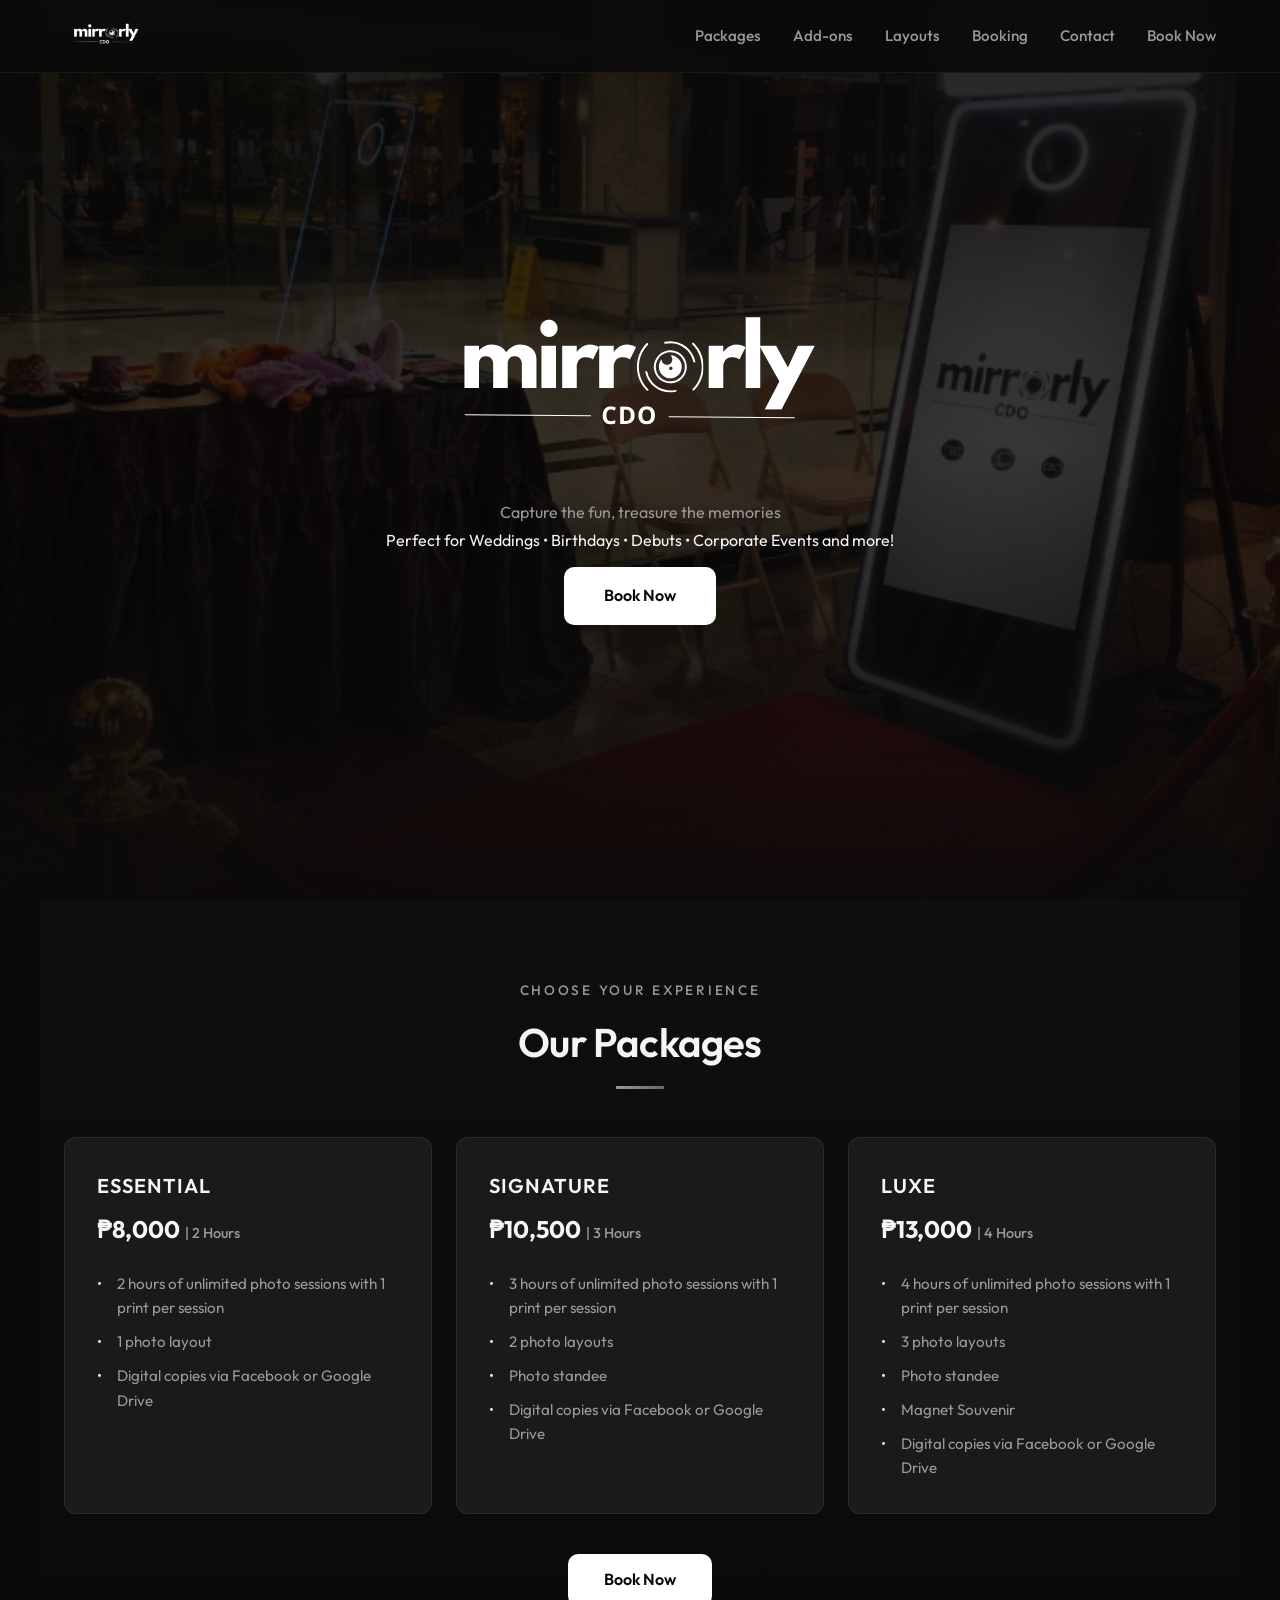
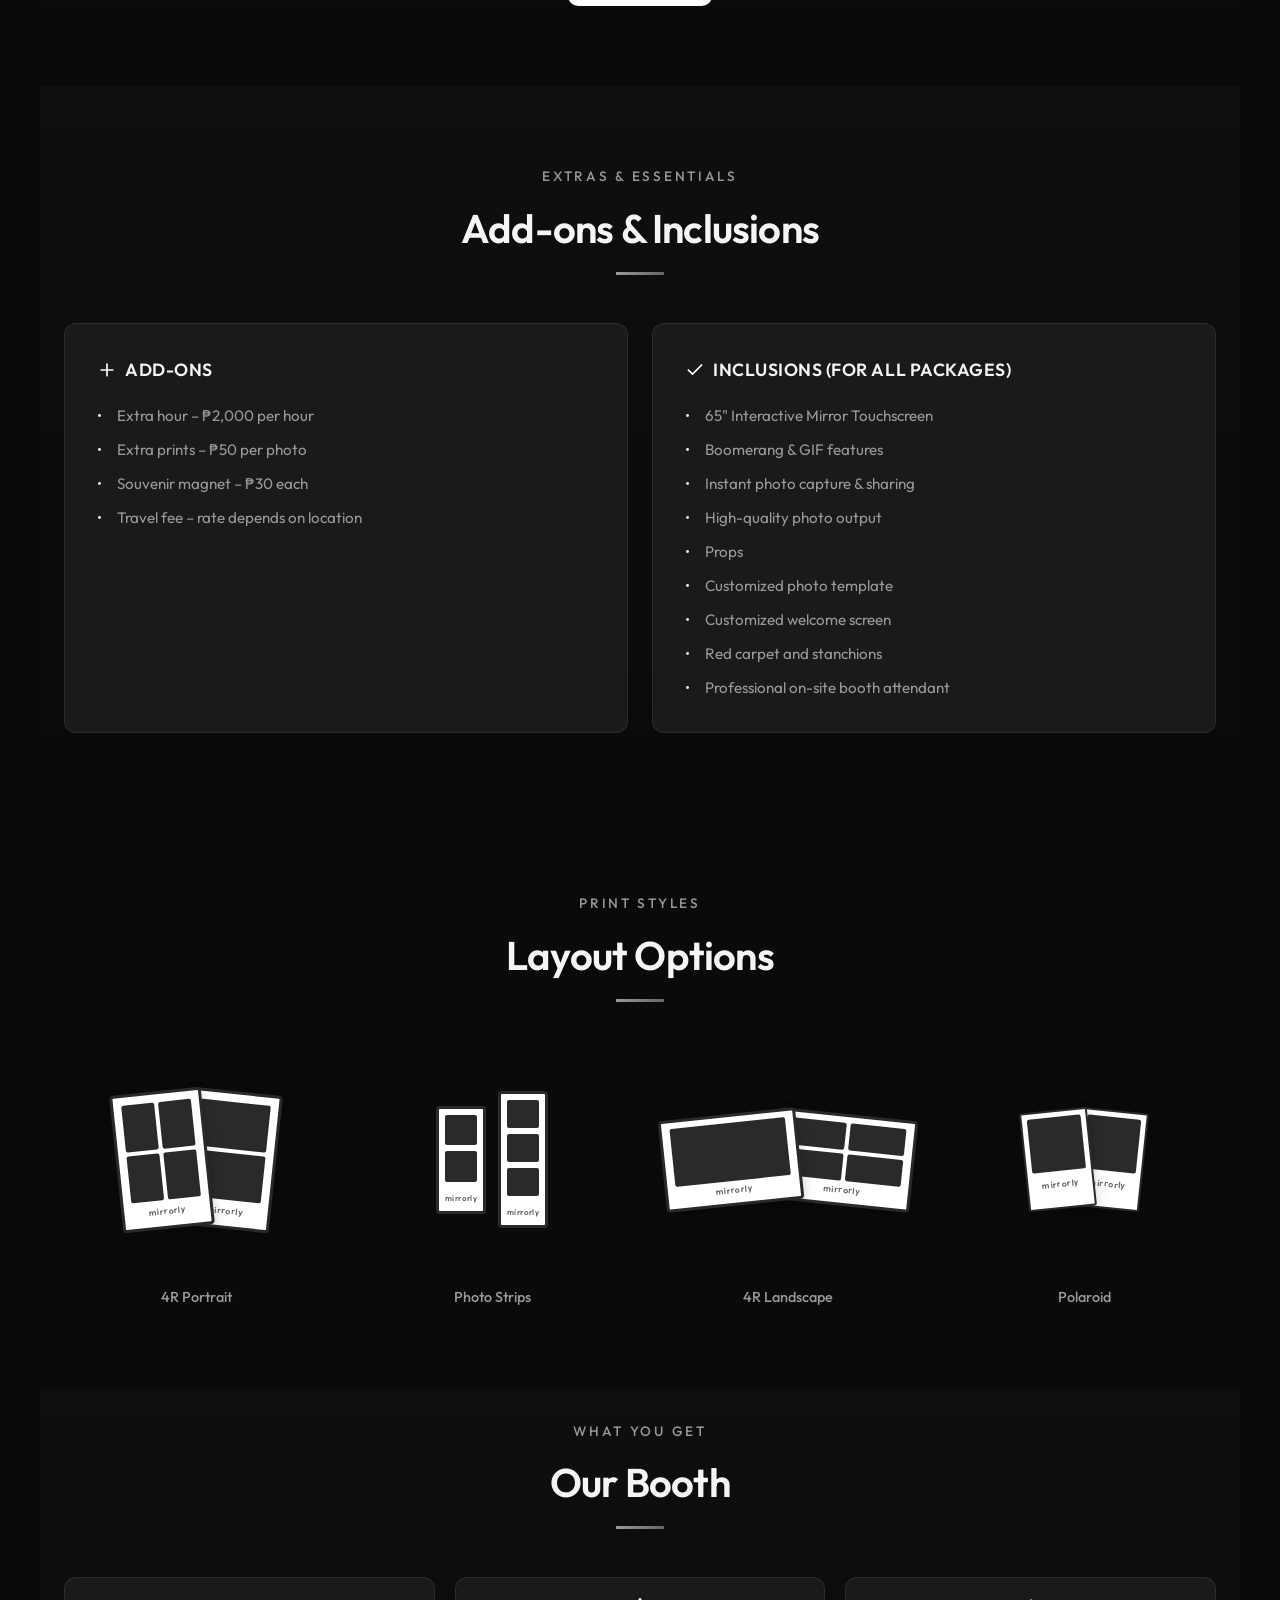
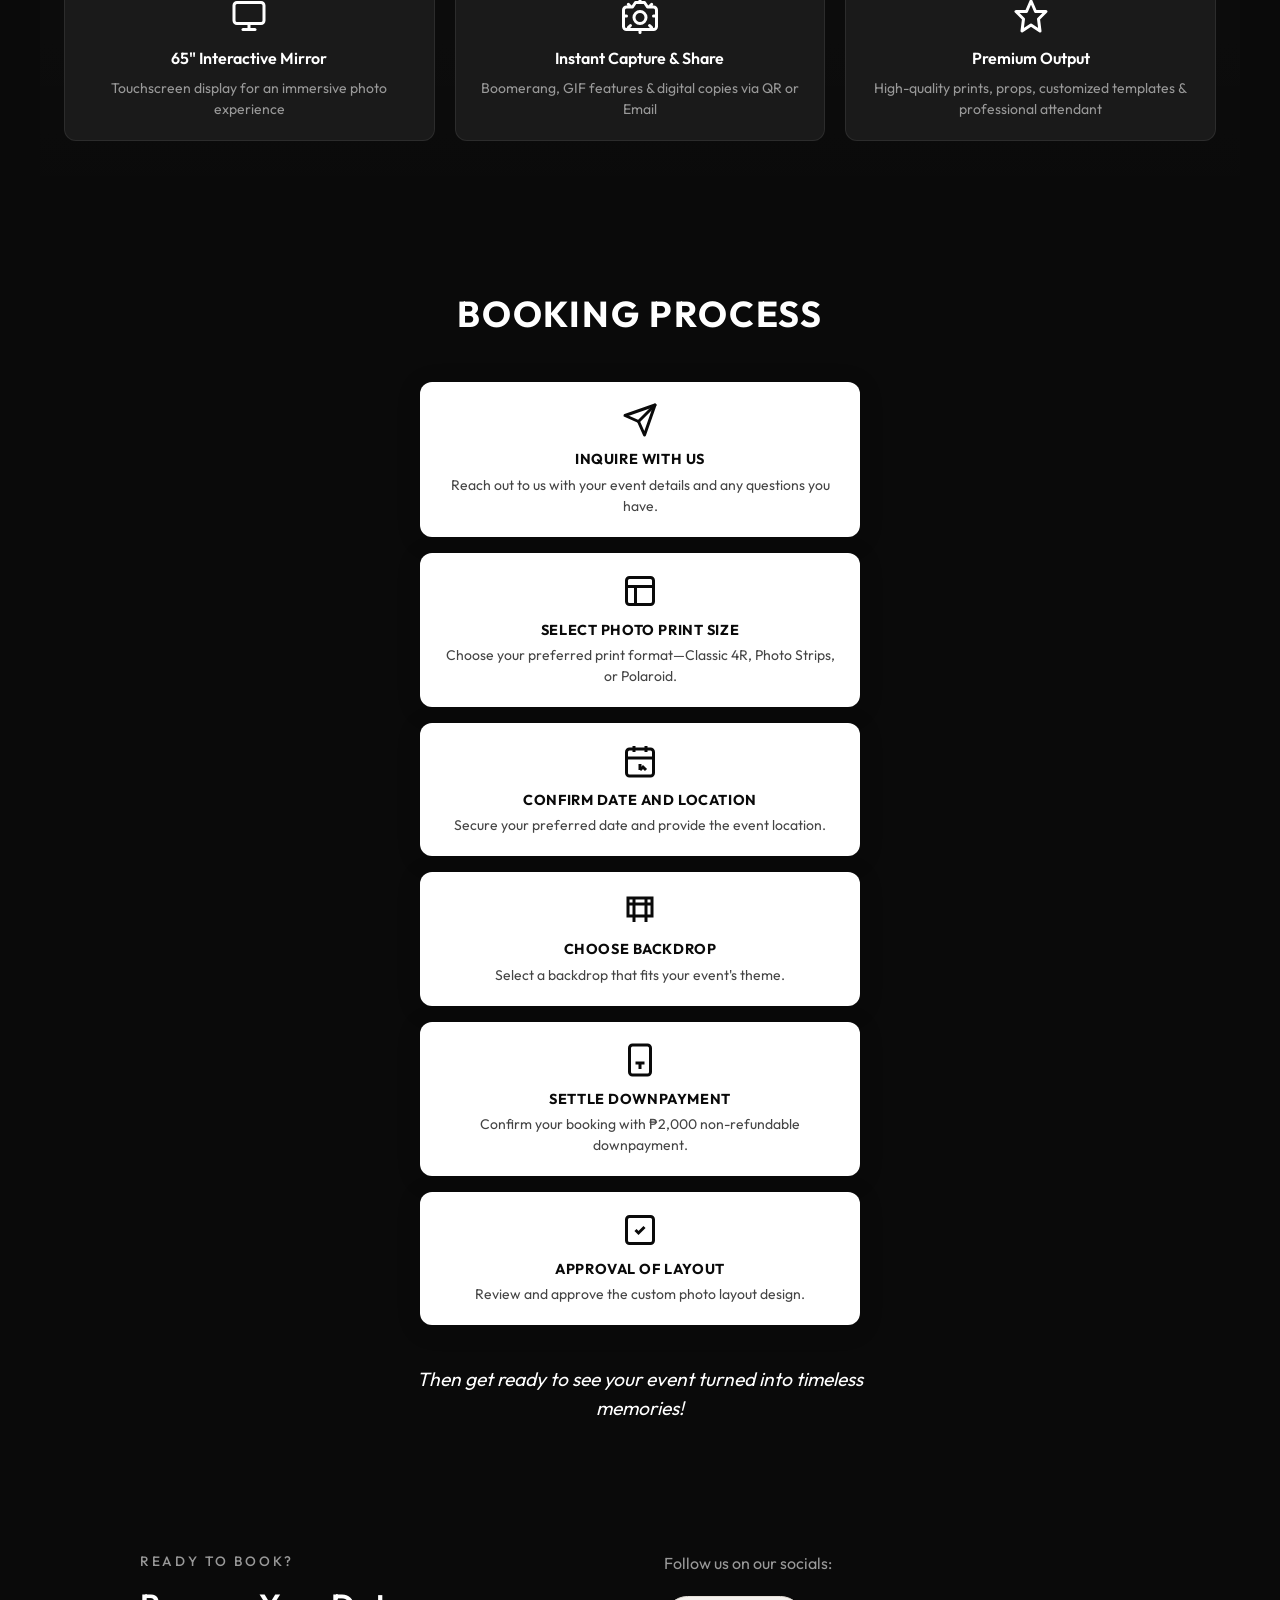
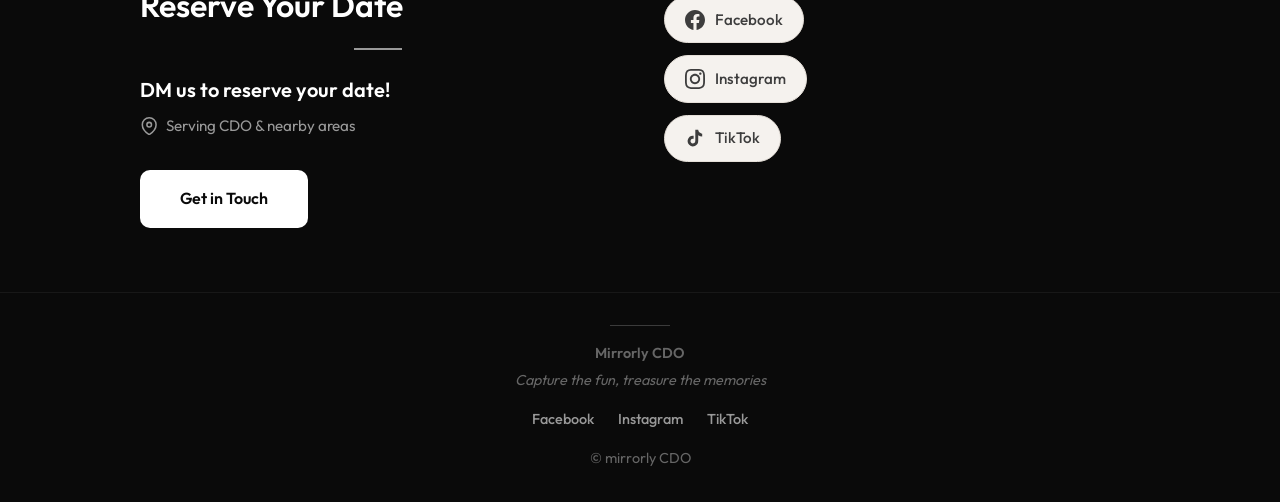
==== index.html @ 1c8e93b9 "Update index.html" ====
<!DOCTYPE html>
<html lang="en">
<head>
  <meta charset="UTF-8">
  <meta name="viewport" content="width=device-width, initial-scale=1.0, viewport-fit=cover">
  <title>Mirrorly CDO | Interactive Photobooth in CDO </title>
  <link rel="stylesheet" href="styles.css">
  <link rel="preconnect" href="https://fonts.googleapis.com">
  <link rel="preconnect" href="https://fonts.gstatic.com" crossorigin>
  <link href="https://fonts.googleapis.com/css2?family=Outfit:wght@300;400;500;600;700&display=swap" rel="stylesheet">
  <meta name="description" content="Mirrorly CDO offers premium mirror photobooth services in Cagayan de Oro for weddings, birthdays, and corporate events. Book now today!">
<meta name="keywords" content="Mirrorly CDO, interactive photoobooth cdo, photobooth CDO, mirror photobooth cdo, mirror photobooth Cagayan de Oro, event photobooth CDO">
<script type="application/ld+json">
  {
    "@context": "https://schema.org",
    "@type": "LocalBusiness",
    "name": "Mirrorly CDO",
    "url": "https://mirrorlycdo.netlify.app",
    "sameAs": [
      "https://www.facebook.com/mirrorly.cdo",
      "https://www.instagram.com/mirrorly.cdo"
    ],
    "address": {
      "@type": "PostalAddress",
      "addressLocality": "Cagayan de Oro",
      "addressCountry": "PH"
    }
  }
  </script>
</head>
<body>
  <header class="header">
    <nav class="nav">
      <a href="#" class="logo">
        <img src="assets/mirrorly_cdo_logo_white.png" alt="mirrorly CDO" class="logo-img">
      </a>
      <ul class="nav-links" id="nav-links">
        <li><a href="#packages">Packages</a></li>
        <li><a href="#addons">Add-ons</a></li>
        <li><a href="#layouts">Layouts</a></li>
        <li><a href="#booking-process">Booking</a></li>
        <li><a href="#contact">Contact</a></li>
        <li><a href="https://m.me/mirrorly.cdo" target="_blank" rel="noopener noreferrer" class="nav-book-now">Book Now</a></li>
      </ul>
      <button type="button" class="nav-toggle" id="nav-toggle" aria-label="Toggle menu" aria-expanded="false">
        <span></span>
        <span></span>
        <span></span>
      </button>
    </nav>
  </header>

  <main>
    <section class="hero">
      <div class="hero-bg" style="background-image: url('assets/for_bg--far-187b525d-6fd7-469d-a0a5-de0fd7816675.png');"></div>
      <div class="hero-overlay"></div>
      <div class="hero-content" style="--hero-gap: 0.15rem;">
        <img src="assets/mirrorly_cdo_logo_white.png" alt="mirrorly CDO" class="hero-logo" style="margin-bottom: 0.15rem;">
        <div class="hero-divider" style="margin: 0.15rem auto;"></div>
        <p class="hero-tagline" style="margin: 0;">Capture the fun, treasure the memories</p>
        <p class="hero-events" style="margin-top: 0.15rem;">Perfect for Weddings • Birthdays • Debuts • Corporate Events and more!</p>
        <a href="https://m.me/mirrorly.cdo" target="_blank" rel="noopener noreferrer" class="cta-button hero-book-button">Book Now</a>
        <a href="#packages" class="hero-scroll" aria-label="Scroll to packages">
          <span class="hero-scroll-icon"></span>
        </a>
      </div>
    </section>

    <section id="packages" class="section packages section-alt">
      <div class="section-header">
        <span class="section-label">Choose your experience</span>
        <h2 class="section-title">Our Packages</h2>
        <div class="section-title-line"></div>
      </div>
      <div class="packages-grid">
        <article class="package-card">
          <h3 class="package-name">ESSENTIAL</h3>
          <p class="package-price">₱8,000 <span class="package-duration">| 2 Hours</span></p>
          <ul class="package-features">
            <li>2 hours of unlimited photo sessions with 1 print per session</li>
            <li>1 photo layout</li>
            <li>Digital copies via Facebook or Google Drive</li>
          </ul>
        </article>
        <article class="package-card">
          <h3 class="package-name">SIGNATURE</h3>
          <p class="package-price">₱10,500 <span class="package-duration">| 3 Hours</span></p>
          <ul class="package-features">
            <li>3 hours of unlimited photo sessions with 1 print per session</li>
            <li>2 photo layouts</li>
            <li>Photo standee</li>
            <li>Digital copies via Facebook or Google Drive</li>
          </ul>
        </article>
        <article class="package-card">
          <h3 class="package-name">LUXE</h3>
          <p class="package-price">₱13,000 <span class="package-duration">| 4 Hours</span></p>
          <ul class="package-features">
            <li>4 hours of unlimited photo sessions with 1 print per session</li>
            <li>3 photo layouts</li>
            <li>Photo standee</li>
            <li>Magnet Souvenir</li>
            <li>Digital copies via Facebook or Google Drive</li>
          </ul>
        </article>
      </div>
      <div class="section-cta">
        <a href="https://m.me/mirrorly.cdo" target="_blank" rel="noopener noreferrer" class="cta-button">Book Now</a>
      </div>
    </section>

    <section id="addons" class="section addons-inclusions section-alt">
      <div class="section-header">
        <span class="section-label">Extras & essentials</span>
        <h2 class="section-title">Add-ons & Inclusions</h2>
        <div class="section-title-line"></div>
      </div>
      <div class="addons-inclusions-grid">
        <div class="addons-card">
          <h3 class="addons-title">
            <span class="title-icon" aria-hidden="true">
              <svg viewBox="0 0 24 24" fill="none" stroke="currentColor" stroke-width="2" stroke-linecap="round" stroke-linejoin="round"><line x1="12" y1="5" x2="12" y2="19"/><line x1="5" y1="12" x2="19" y2="12"/></svg>
            </span>
            ADD-ONS
          </h3>
          <ul class="addons-list">
            <li>Extra hour – ₱2,000 per hour</li>
            <li>Extra prints – ₱50 per photo</li>
            <li>Souvenir magnet – ₱30 each</li>
            <li>Travel fee – rate depends on location</li>
          </ul>
        </div>
        <div class="inclusions-card">
          <h3 class="inclusions-title">
            <span class="title-icon" aria-hidden="true">
              <svg viewBox="0 0 24 24" fill="none" stroke="currentColor" stroke-width="2" stroke-linecap="round" stroke-linejoin="round"><polyline points="20 6 9 17 4 12"/></svg>
            </span>
            INCLUSIONS (FOR ALL PACKAGES)
          </h3>
          <ul class="inclusions-list">
            <li>65" Interactive Mirror Touchscreen</li>
            <li>Boomerang & GIF features</li>
            <li>Instant photo capture & sharing</li>
            <li>High-quality photo output</li>
            <li>Props</li>
            <li>Customized photo template</li>
            <li>Customized welcome screen</li>
            <li>Red carpet and stanchions</li>
            <li>Professional on-site booth attendant</li>
          </ul>
        </div>
      </div>
    </section>

    <section id="layouts" class="section layouts">
      <div class="section-header">
        <span class="section-label">Print styles</span>
        <h2 class="section-title">Layout Options</h2>
        <div class="section-title-line"></div>
      </div>
      <div class="layouts-grid">
        <div class="layout-card">
          <div class="layout-visual layout-portrait layout-two-frames">
            <div class="layout-frame frame-1">
              <div class="layout-grid-4">
                <span></span><span></span><span></span><span></span>
              </div>
              <div class="frame-footer">mirrorly</div>
            </div>
            <div class="layout-frame frame-2">
              <div class="layout-grid-2 vertical">
                <span></span><span></span>
              </div>
              <div class="frame-footer">mirrorly</div>
            </div>
          </div>
          <p class="layout-name">4R Portrait</p>
        </div>
        <div class="layout-card">
          <div class="layout-visual layout-strips">
            <div class="layout-strip">
              <span></span><span></span>
              <div class="frame-footer">mirrorly</div>
            </div>
            <div class="layout-strip">
              <span></span><span></span><span></span>
              <div class="frame-footer">mirrorly</div>
            </div>
          </div>
          <p class="layout-name">Photo Strips</p>
        </div>
        <div class="layout-card">
          <div class="layout-visual layout-landscape layout-two-frames">
            <div class="layout-frame landscape frame-1">
              <div class="layout-single">
                <span></span>
              </div>
              <div class="frame-footer">mirrorly</div>
            </div>
            <div class="layout-frame landscape frame-2">
              <div class="layout-grid-4">
                <span></span><span></span><span></span><span></span>
              </div>
              <div class="frame-footer">mirrorly</div>
            </div>
          </div>
          <p class="layout-name">4R Landscape</p>
        </div>
        <div class="layout-card">
          <div class="layout-visual layout-polaroid layout-two-frames">
            <div class="polaroid-frame frame-1">
              <div class="polaroid-photo"></div>
              <div class="polaroid-footer">mirrorly</div>
            </div>
            <div class="polaroid-frame frame-2">
              <div class="polaroid-photo"></div>
              <div class="polaroid-footer">mirrorly</div>
            </div>
          </div>
          <p class="layout-name">Polaroid</p>
        </div>
      </div>
    </section>

    <section class="section gallery section-alt">
      <div class="section-header">
        <span class="section-label">What you get</span>
        <h2 class="section-title">Our Booth</h2>
        <div class="section-title-line"></div>
      </div>
      <div class="booth-cards">
        <div class="booth-card">
          <div class="booth-card-icon" aria-hidden="true">
            <svg viewBox="0 0 24 24" fill="none" stroke="currentColor" stroke-width="2" stroke-linecap="round" stroke-linejoin="round"><rect x="2" y="3" width="20" height="14" rx="2"/><path d="M8 21h8"/><path d="M12 17v4"/></svg>
          </div>
          <h3>65" Interactive Mirror</h3>
          <p>Touchscreen display for an immersive photo experience</p>
        </div>
        <div class="booth-card">
          <div class="booth-card-icon" aria-hidden="true">
            <svg viewBox="0 0 24 24" fill="none" stroke="currentColor" stroke-width="2" stroke-linecap="round" stroke-linejoin="round"><path d="M23 19a2 2 0 0 1-2 2H3a2 2 0 0 1-2-2V8a2 2 0 0 1 2-2h4l2-3h6l2 3h4a2 2 0 0 1 2 2z"/><circle cx="12" cy="13" r="4"/><path d="M12 1v2"/><path d="M12 21v2"/><path d="M4.22 4.22l1.42 1.42"/><path d="M18.36 18.36l1.42 1.42"/><path d="M1 12h2"/><path d="M21 12h2"/><path d="M4.22 19.78l1.42-1.42"/><path d="M18.36 5.64l1.42-1.42"/></svg>
          </div>
          <h3>Instant Capture & Share</h3>
          <p>Boomerang, GIF features & digital copies via QR or Email</p>
        </div>
        <div class="booth-card">
          <div class="booth-card-icon" aria-hidden="true">
            <svg viewBox="0 0 24 24" fill="none" stroke="currentColor" stroke-width="2" stroke-linecap="round" stroke-linejoin="round"><polygon points="12 2 15 9 22 9 17 14 18 22 12 18 6 22 7 14 2 9 9 9"/></svg>
          </div>
          <h3>Premium Output</h3>
          <p>High-quality prints, props, customized templates & professional attendant</p>
        </div>
      </div>
    </section>

    <section id="booking-process" class="section booking-process">
      <h2 class="booking-process-title">BOOKING PROCESS</h2>
      <div class="booking-steps">
        <div class="booking-step-card">
          <div class="booking-step-icon" aria-hidden="true">
            <svg viewBox="0 0 24 24" fill="none" stroke="currentColor" stroke-width="2" stroke-linecap="round" stroke-linejoin="round"><path d="M22 2L11 13"/><path d="M22 2L15 22L11 13L2 9L22 2Z"/></svg>
          </div>
          <h3 class="booking-step-title">INQUIRE WITH US</h3>
          <p class="booking-step-desc">Reach out to us with your event details and any questions you have.</p>
        </div>
        <div class="booking-step-card">
          <div class="booking-step-icon" aria-hidden="true">
            <svg viewBox="0 0 24 24" fill="none" stroke="currentColor" stroke-width="2"><rect x="3" y="3" width="18" height="18" rx="2"/><path d="M3 9h18"/><path d="M9 21V9"/></svg>
          </div>
          <h3 class="booking-step-title">SELECT PHOTO PRINT SIZE</h3>
          <p class="booking-step-desc">Choose your preferred print format—Classic 4R, Photo Strips, or Polaroid.</p>
        </div>
        <div class="booking-step-card">
          <div class="booking-step-icon" aria-hidden="true">
            <svg viewBox="0 0 24 24" fill="none" stroke="currentColor" stroke-width="2"><rect x="3" y="4" width="18" height="18" rx="2"/><path d="M16 2v4"/><path d="M8 2v4"/><path d="M3 10h18"/><path d="M12 18l2-2 2 2"/><path d="M12 14v4"/></svg>
          </div>
          <h3 class="booking-step-title">CONFIRM DATE AND LOCATION</h3>
          <p class="booking-step-desc">Secure your preferred date and provide the event location.</p>
        </div>
        <div class="booking-step-card">
          <div class="booking-step-icon" aria-hidden="true">
            <svg viewBox="0 0 24 24" fill="none" stroke="currentColor" stroke-width="2"><path d="M4 4h16v12H4z"/><path d="M4 8h16"/><path d="M8 4v16"/><path d="M16 4v16"/></svg>
          </div>
          <h3 class="booking-step-title">CHOOSE BACKDROP</h3>
          <p class="booking-step-desc">Select a backdrop that fits your event's theme.</p>
        </div>
        <div class="booking-step-card">
          <div class="booking-step-icon" aria-hidden="true">
            <svg viewBox="0 0 24 24" fill="none" stroke="currentColor" stroke-width="2"><rect x="5" y="2" width="14" height="20" rx="2"/><path d="M12 18v-4"/><path d="M12 10v0"/><path d="M9 14h6"/></svg>
          </div>
          <h3 class="booking-step-title">SETTLE DOWNPAYMENT</h3>
          <p class="booking-step-desc">Confirm your booking with ₱2,000 non-refundable downpayment.</p>
        </div>
        <div class="booking-step-card">
          <div class="booking-step-icon" aria-hidden="true">
            <svg viewBox="0 0 24 24" fill="none" stroke="currentColor" stroke-width="2"><rect x="3" y="3" width="18" height="18" rx="2"/><path d="M9 12l2 2 4-4"/></svg>
          </div>
          <h3 class="booking-step-title">APPROVAL OF LAYOUT</h3>
          <p class="booking-step-desc">Review and approve the custom photo layout design.</p>
        </div>
      </div>
      <p class="booking-process-tagline">Then get ready to see your event turned into timeless memories!</p>
    </section>

    <section id="contact" class="section contact">
      <div class="contact-section">
        <div class="contact-left">
          <span class="contact-label">READY TO BOOK?</span>
          <h2 class="contact-title">Reserve Your Date</h2>
          <div class="contact-divider"></div>
          <p class="contact-cta">DM us to reserve your date!</p>
          <p class="contact-location">
            <span class="location-icon" aria-hidden="true">
              <svg viewBox="0 0 24 24" fill="none" stroke="currentColor" stroke-width="2" stroke-linecap="round" stroke-linejoin="round"><path d="M21 10c0 7-9 13-9 13s-9-6-9-13a9 9 0 0 1 18 0z"/><circle cx="12" cy="10" r="3"/></svg>
            </span>
            Serving CDO & nearby areas
          </p>
          <a href="https://m.me/mirrorly.cdo/" target="_blank" rel="noopener noreferrer" class="cta-button">Get in Touch</a>
        </div>
        <div class="contact-right">
          <p class="socials-heading">Follow us on our socials:</p>
          <div class="social-buttons">
            <a href="https://www.facebook.com/share/1XdLKuTRFL/?mibextid=wwXIfr" target="_blank" rel="noopener noreferrer" class="social-btn" aria-label="Facebook">
              <svg class="social-btn-icon" viewBox="0 0 24 24" fill="currentColor" aria-hidden="true"><path d="M24 12.073c0-6.627-5.373-12-12-12s-12 5.373-12 12c0 5.99 4.388 10.954 10.125 11.854v-8.385H7.078v-3.47h3.047V9.43c0-3.007 1.792-4.669 4.533-4.669 1.312 0 2.686.235 2.686.235v2.953H15.83c-1.491 0-1.956.925-1.956 1.874v2.25h3.328l-.532 3.47h-2.796v8.385C19.612 23.027 24 18.062 24 12.073z"/></svg>
              Facebook
            </a>
            <a href="https://www.instagram.com/mirrorly.cdo?igsh=czVxZ3ZiazJndTY0" target="_blank" rel="noopener noreferrer" class="social-btn" aria-label="Instagram">
              <svg class="social-btn-icon" viewBox="0 0 24 24" fill="currentColor" aria-hidden="true"><path d="M12 2.163c3.204 0 3.584.012 4.85.07 3.252.148 4.771 1.691 4.919 4.919.058 1.265.069 1.645.069 4.849 0 3.205-.012 3.584-.069 4.849-.149 3.225-1.664 4.771-4.919 4.919-1.266.058-1.644.07-4.85.07-3.204 0-3.584-.012-4.849-.07-3.26-.149-4.771-1.699-4.919-4.92-.058-1.265-.07-1.644-.07-4.849 0-3.204.013-3.583.07-4.849.149-3.227 1.664-4.771 4.919-4.919 1.266-.057 1.645-.069 4.849-.069zm0-2.163c-3.259 0-3.667.014-4.947.072-4.358.2-6.78 2.618-6.98 6.98-.059 1.281-.073 1.689-.073 4.948 0 3.259.014 3.668.072 4.948.2 4.358 2.618 6.78 6.98 6.98 1.281.058 1.689.072 4.948.072 3.259 0 3.668-.014 4.948-.072 4.354-.2 6.782-2.618 6.979-6.98.059-1.28.073-1.689.073-4.948 0-3.259-.014-3.667-.072-4.947-.196-4.354-2.617-6.78-6.979-6.98-1.281-.059-1.69-.073-4.949-.073zm0 5.838c-3.403 0-6.162 2.759-6.162 6.162s2.759 6.163 6.162 6.163 6.162-2.759 6.162-6.163c0-3.403-2.759-6.162-6.162-6.162zm0 10.162c-2.209 0-4-1.79-4-4 0-2.209 1.791-4 4-4s4 1.791 4 4c0 2.21-1.791 4-4 4zm6.406-11.845c-.796 0-1.441.645-1.441 1.44s.645 1.44 1.441 1.44c.795 0 1.439-.645 1.439-1.44s-.644-1.44-1.439-1.44z"/></svg>
              Instagram
            </a>
            <a href="https://www.tiktok.com/@mirrorly.cdo?_r=1&_t=ZS-94EXi2f1rhA" target="_blank" rel="noopener noreferrer" class="social-btn" aria-label="TikTok">
              <svg class="social-btn-icon" viewBox="0 0 24 24" fill="currentColor" aria-hidden="true"><path d="M19.59 6.69a4.83 4.83 0 0 1-3.77-4.25V2h-3.45v13.67a2.89 2.89 0 0 1-5.2 1.74 2.89 2.89 0 0 1 2.31-4.64 2.93 2.93 0 0 1 .88.13V9.4a6.84 6.84 0 0 0-1-.05A6.33 6.33 0 0 0 5 20.1a6.34 6.34 0 0 0 10.86-4.43v-7a8.16 8.16 0 0 0 4.77 1.52v-3.4a4.85 4.85 0 0 1-1-.1z"/></svg>
              TikTok
            </a>
          </div>
        </div>
      </div>
    </section>
  </main>

  <footer class="footer">
    <div class="footer-line"></div>
    <p class="footer-brand">Mirrorly CDO</p>
    <p class="footer-tagline">Capture the fun, treasure the memories</p>
    <nav class="footer-social" aria-label="Social links">
      <a href="https://www.facebook.com/share/1XdLKuTRFL/?mibextid=wwXIfr" target="_blank" rel="noopener noreferrer" class="footer-social-link" aria-label="Facebook">Facebook</a>
      <a href="https://www.instagram.com/mirrorly.cdo?igsh=czVxZ3ZiazJndTY0" target="_blank" rel="noopener noreferrer" class="footer-social-link" aria-label="Instagram">Instagram</a>
      <a href="https://www.tiktok.com/@mirrorly.cdo?_r=1&_t=ZS-94EXi2f1rhA" target="_blank" rel="noopener noreferrer" class="footer-social-link" aria-label="TikTok">TikTok</a>
    </nav>
    <p class="footer-copy">&copy; mirrorly CDO</p>
  </footer>

  <script src="script.js"></script>
</body>
</html>
---- styles.css ----
/* ===== CSS Variables ===== */
:root {
  --black: #0a0a0a;
  --black-soft: #141414;
  --gray-dark: #1a1a1a;
  --gray-mid: #2a2a2a;
  --gray: #666666;
  --gray-light: #999999;
  --white: #f5f5f5;
  --white-pure: #ffffff;
  --accent: #e8e8e8;
  --transition: 0.3s ease;
}

/* ===== Reset & Base ===== */
*,
*::before,
*::after {
  box-sizing: border-box;
  margin: 0;
  padding: 0;
}

html {
  scroll-behavior: smooth;
}

body {
  font-family: 'Outfit', -apple-system, BlinkMacSystemFont, sans-serif;
  background: var(--black);
  color: var(--white);
  line-height: 1.6;
  overflow-x: hidden;
}

a {
  color: inherit;
  text-decoration: none;
  transition: color var(--transition), opacity var(--transition);
}

a:hover {
  opacity: 0.85;
}

ul {
  list-style: none;
}

img {
  max-width: 100%;
  height: auto;
  display: block;
}

/* ===== Header ===== */
.header {
  position: fixed;
  top: 0;
  left: 0;
  right: 0;
  z-index: 100;
  background: rgba(10, 10, 10, 0.9);
  backdrop-filter: blur(12px);
  border-bottom: 1px solid rgba(255, 255, 255, 0.06);
}

.nav {
  position: relative;
  max-width: 1200px;
  margin: 0 auto;
  padding: 1rem 1.5rem;
  display: flex;
  align-items: center;
  justify-content: space-between;
}

.logo {
  font-size: 1.5rem;
  font-weight: 700;
  letter-spacing: -0.02em;
  display: flex;
  align-items: center;
}

.logo-img {
  height: 40px;
  width: auto;
  display: block;
  object-fit: contain;
}

.logo-text {
  color: var(--white-pure);
}

.logo-accent {
  display: block;
  font-size: 0.6em;
  font-weight: 500;
  color: var(--gray-light);
  letter-spacing: 0.15em;
}

.nav-links {
  display: flex;
  gap: 2rem;
}

.nav-links a {
  font-size: 0.95rem;
  font-weight: 500;
  color: var(--gray-light);
}

.nav-links a:hover {
  color: var(--white-pure);
}

.nav-toggle {
  display: none;
  flex-direction: column;
  justify-content: center;
  align-items: center;
  gap: 5px;
  background: none;
  border: none;
  cursor: pointer;
  padding: 10px;
  min-width: 44px;
  min-height: 44px;
  touch-action: manipulation;
  -webkit-tap-highlight-color: transparent;
}

.nav-toggle span {
  width: 24px;
  height: 2px;
  background: var(--white);
  display: block;
}

/* ===== Hero ===== */
.hero {
  position: relative;
  min-height: 100vh;
  display: flex;
  align-items: center;
  justify-content: center;
  overflow: hidden;
}

.hero-bg {
  position: absolute;
  inset: 0;
  background-size: cover;
  background-position: center;
  background-repeat: no-repeat;
  filter: brightness(0.4);
}

.hero-overlay {
  position: absolute;
  inset: 0;
  background: linear-gradient(
    to bottom,
    rgba(10, 10, 10, 0.7) 0%,
    rgba(10, 10, 10, 0.5) 50%,
    rgba(10, 10, 10, 0.95) 100%
  );
}

.hero-content {
  position: relative;
  z-index: 1;
  display: flex;
  flex-direction: column;
  align-items: center;
  justify-content: center;
  text-align: center;
  padding: 2rem;
  width: 100%;
  max-width: 90%;
  margin: 0 auto;
}

.hero-content .hero-logo,
.hero-content .hero-divider,
.hero-content .hero-tagline,
.hero-content .hero-events,
.hero-content .hero-scroll {
  margin-left: auto;
  margin-right: auto;
}

.hero-title {
  font-size: clamp(3rem, 10vw, 5rem);
  font-weight: 700;
  letter-spacing: -0.03em;
  margin-bottom: 0.5rem;
}

.hero-subtitle {
  font-size: clamp(1.1rem, 2.5vw, 1.4rem);
  font-weight: 600;
  color: var(--white-pure);
  margin-bottom: 0.25rem;
}

.hero-tagline {
  font-size: 1rem;
  color: var(--gray-light);
  font-weight: 400;
}

.hero-book-button {
  margin-top: 0.85rem;
}

/* ===== Sections ===== */
.section {
  padding: 5rem 1.5rem;
  max-width: 1200px;
  margin: 0 auto;
}

.section-title {
  font-size: clamp(1.8rem, 4vw, 2.5rem);
  font-weight: 600;
  text-align: center;
  margin-bottom: 3rem;
  letter-spacing: -0.02em;
}

.section-alt {
  background: linear-gradient(180deg, rgba(255, 255, 255, 0.02) 0%, transparent 100%);
}

.section-header {
  text-align: center;
  margin-bottom: 3rem;
}

.section-label {
  display: block;
  font-size: 0.85rem;
  font-weight: 500;
  color: var(--gray-light);
  letter-spacing: 0.2em;
  text-transform: uppercase;
  margin-bottom: 0.5rem;
}

.section-header .section-title {
  margin-bottom: 0.75rem;
}

.section-title-line {
  width: 48px;
  height: 3px;
  background: linear-gradient(90deg, var(--gray-light), var(--gray));
  margin: 0 auto;
}

/* ===== Packages ===== */
.packages-grid {
  display: grid;
  grid-template-columns: repeat(auto-fit, minmax(280px, 1fr));
  gap: 1.5rem;
}

.section-cta {
  margin-top: 2.5rem;
  text-align: center;
}

.section-cta .cta-button {
  padding: 0.85rem 2.25rem;
}

.package-card {
  background: var(--gray-dark);
  border: 1px solid rgba(255, 255, 255, 0.08);
  border-radius: 12px;
  padding: 2rem;
  transition: transform var(--transition), border-color var(--transition);
}

.package-card:hover {
  transform: translateY(-4px);
  border-color: rgba(255, 255, 255, 0.15);
}

.package-featured {
  border-color: rgba(255, 255, 255, 0.2);
  background: var(--black-soft);
}

.package-icon {
  font-size: 1.5rem;
  margin-bottom: 0.75rem;
}

.package-name {
  font-size: 1.25rem;
  font-weight: 600;
  margin-bottom: 0.5rem;
  letter-spacing: 0.05em;
}

.package-price {
  font-size: 1.5rem;
  font-weight: 700;
  margin-bottom: 1.5rem;
}

.package-duration {
  font-size: 0.9rem;
  font-weight: 500;
  color: var(--gray-light);
}

.package-features {
  display: flex;
  flex-direction: column;
  gap: 0.6rem;
}

.package-features li {
  font-size: 0.95rem;
  color: var(--gray-light);
  padding-left: 1.25rem;
  position: relative;
}

.package-features li::before {
  content: '•';
  position: absolute;
  left: 0;
  color: var(--white);
}

/* ===== Add-ons & Inclusions ===== */
.addons-inclusions-grid {
  display: grid;
  grid-template-columns: repeat(auto-fit, minmax(300px, 1fr));
  gap: 1.5rem;
}

.addons-card,
.inclusions-card {
  background: var(--gray-dark);
  border: 1px solid rgba(255, 255, 255, 0.08);
  border-radius: 12px;
  padding: 2rem;
}

.addons-title,
.inclusions-title {
  font-size: 1.1rem;
  font-weight: 600;
  margin-bottom: 1.25rem;
  letter-spacing: 0.03em;
  display: flex;
  align-items: center;
  gap: 0.5rem;
}

.addons-title .title-icon,
.inclusions-title .title-icon {
  width: 1.25rem;
  height: 1.25rem;
  flex-shrink: 0;
  color: var(--white-pure);
}

.addons-title .title-icon svg,
.inclusions-title .title-icon svg {
  width: 100%;
  height: 100%;
  display: block;
}

.addons-list,
.inclusions-list {
  display: flex;
  flex-direction: column;
  gap: 0.6rem;
}

.addons-list li,
.inclusions-list li {
  font-size: 0.95rem;
  color: var(--gray-light);
  padding-left: 1.25rem;
  position: relative;
}

.addons-list li::before,
.inclusions-list li::before {
  content: '•';
  position: absolute;
  left: 0;
  color: var(--white);
}

/* ===== Layout Options ===== */
.layouts-grid {
  display: grid;
  grid-template-columns: repeat(auto-fit, minmax(200px, 1fr));
  gap: 2rem;
}

.layout-card {
  text-align: center;
}

.layout-visual {
  aspect-ratio: 1;
  max-width: 220px;
  margin: 0 auto 1rem;
  display: flex;
  align-items: center;
  justify-content: center;
}

/* Two examples per layout option (reference: layout_options.png) */
.layout-two-frames {
  display: flex;
  align-items: center;
  justify-content: center;
  gap: 0;
  position: relative;
  min-height: 140px;
}

.layout-two-frames .layout-frame,
.layout-two-frames .polaroid-frame {
  flex-shrink: 0;
}

.layout-two-frames .frame-1 {
  transform: rotate(-6deg);
  z-index: 1;
  box-shadow: 0 4px 12px rgba(0, 0, 0, 0.2);
}

.layout-two-frames .frame-2 {
  transform: rotate(6deg);
  z-index: 0;
  margin-left: -24px;
  box-shadow: 0 4px 12px rgba(0, 0, 0, 0.2);
}

/* Same physical size: portrait 4×6, landscape 6×4 */
.layout-two-frames.layout-portrait .frame-1,
.layout-two-frames.layout-portrait .frame-2 {
  max-width: 92px;
}

/* Same scale as portrait: portrait 92×138px → landscape 138×92px */
.layout-two-frames.layout-landscape .frame-1,
.layout-two-frames.layout-landscape .frame-2 {
  max-width: 138px;
}

.layout-two-frames.layout-polaroid .frame-1 {
  margin-right: -8px;
  z-index: 2;
}

.layout-two-frames.layout-polaroid .frame-2 {
  margin-left: -8px;
}

/* 4R = 4×6 in: portrait 4×6 (2:3), landscape 6×4 (3:2) */
.layout-frame {
  background: var(--white-pure);
  border: 3px solid var(--gray-mid);
  border-radius: 4px;
  padding: 8px;
  width: 100%;
  max-width: 140px;
  aspect-ratio: 2/3; /* 4R portrait: 4" × 6" */
  display: flex;
  flex-direction: column;
}

.layout-frame.landscape {
  aspect-ratio: 3/2; /* 4R landscape: 6" × 4" */
  max-width: 160px;
  padding: 6px 8px;
}

.layout-frame.landscape .layout-single,
.layout-frame.landscape .layout-grid-4 {
  flex: 1;
  min-height: 32px;
}

.layout-frame.landscape .frame-footer {
  margin-top: 2px;
}

.frame-footer {
  font-size: 0.55rem;
  color: var(--gray);
  text-align: center;
  margin-top: 4px;
  font-weight: 600;
  letter-spacing: 0.05em;
}

.layout-grid-4 {
  display: grid;
  grid-template-columns: 1fr 1fr;
  grid-template-rows: 1fr 1fr;
  gap: 4px;
  height: 100%;
  flex: 1;
  min-height: 0;
}

.layout-grid-4 span {
  background: var(--gray-mid);
  border-radius: 2px;
}

.layout-grid-2 {
  display: grid;
  grid-template-columns: 1fr 1fr;
  gap: 4px;
  height: 100%;
  flex: 1;
  min-height: 0;
}

.layout-grid-2 span {
  background: var(--gray-mid);
  border-radius: 2px;
}

.layout-grid-2.vertical {
  grid-template-columns: 1fr;
  grid-template-rows: 1fr 1fr;
}

.layout-single {
  flex: 1;
  min-height: 0;
  display: flex;
}

.layout-single span {
  flex: 1;
  background: var(--gray-mid);
  border-radius: 2px;
}

.layout-strips {
  flex-direction: row;
  flex-wrap: wrap;
  gap: 12px;
  justify-content: center;
  align-items: center;
}

/* Photo strips: narrow and tall */
.layout-strip {
  width: 50px;
  min-height: 108px;
  background: var(--white-pure);
  border: 3px solid var(--gray-mid);
  border-radius: 4px;
  padding: 6px;
  display: flex;
  flex-direction: column;
  gap: 6px;
  flex-shrink: 0;
}

.layout-strip span {
  flex: 1;
  min-height: 28px;
  background: var(--gray-mid);
  border-radius: 2px;
}

.polaroid-frame {
  background: var(--white-pure);
  border: 2px solid var(--gray-mid);
  padding: 6px 6px 20px;
  border-radius: 2px;
  box-shadow: 0 4px 12px rgba(0, 0, 0, 0.3);
  display: flex;
  flex-direction: column;
  align-items: center;
  max-width: 64px;
}

/* Polaroid: same scale as 4R — width ~92px (match portrait short side), square photo + thick bottom */
.layout-two-frames.layout-polaroid .polaroid-frame {
  width: 68px;
  max-width: 68px;
  padding: 5px 5px 16px;
}

.polaroid-photo {
  width: 100%;
  aspect-ratio: 1;
  max-width: 48px;
  background: var(--gray-mid);
  border-radius: 2px;
}

.layout-two-frames .polaroid-photo {
  max-width: none;
}

.polaroid-footer {
  font-size: 0.55rem;
  color: var(--gray);
  text-align: center;
  margin-top: 6px;
  font-weight: 600;
  letter-spacing: 0.05em;
}

.layout-strip .frame-footer {
  margin-top: 4px;
  font-size: 0.5rem;
}

.layout-name {
  font-size: 0.9rem;
  font-weight: 500;
  color: var(--gray-light);
}

/* ===== Booking Process ===== */
.booking-process {
  padding: 4rem 1.5rem;
  text-align: center;
}

.booking-process-title {
  font-size: clamp(1.5rem, 4vw, 2.25rem);
  font-weight: 700;
  letter-spacing: 0.05em;
  text-transform: uppercase;
  margin-bottom: 2.5rem;
  color: var(--white-pure);
}

.booking-steps {
  max-width: 440px;
  margin: 0 auto 2.5rem;
  display: flex;
  flex-direction: column;
  gap: 1rem;
}

.booking-step-card {
  background: var(--white-pure);
  color: var(--black);
  padding: 1.25rem 1.5rem;
  border-radius: 12px;
  text-align: center;
  box-shadow: 0 4px 24px rgba(0, 0, 0, 0.15);
  transition: transform 0.2s ease, box-shadow 0.2s ease;
}

.booking-step-card:hover {
  transform: translateY(-2px);
  box-shadow: 0 8px 32px rgba(0, 0, 0, 0.2);
}

.booking-step-icon {
  width: 36px;
  height: 36px;
  margin: 0 auto 0.75rem;
  color: var(--black);
}

.booking-step-icon svg {
  width: 100%;
  height: 100%;
  display: block;
}

.booking-step-title {
  font-size: 0.9rem;
  font-weight: 700;
  letter-spacing: 0.04em;
  text-transform: uppercase;
  margin-bottom: 0.35rem;
  color: var(--black);
  line-height: 1.3;
}

.booking-step-desc {
  font-size: 0.875rem;
  color: #444;
  line-height: 1.5;
  margin: 0;
}

.booking-process-tagline {
  font-size: clamp(1rem, 2vw, 1.2rem);
  color: var(--white-pure);
  font-style: italic;
  max-width: 480px;
  margin: 0 auto;
  line-height: 1.5;
}

/* ===== Gallery / Our Booth ===== */
.gallery {
  padding-top: 2rem;
}

.booth-cards {
  display: grid;
  grid-template-columns: repeat(auto-fit, minmax(220px, 1fr));
  gap: 1.25rem;
  max-width: 100%;
}

.booth-card {
  background: var(--gray-dark);
  border: 1px solid rgba(255, 255, 255, 0.08);
  border-radius: 12px;
  padding: 1.25rem 1.5rem;
  text-align: center;
  transition: transform var(--transition), border-color var(--transition), box-shadow var(--transition);
}

.booth-card:hover {
  transform: translateY(-4px);
  border-color: rgba(255, 255, 255, 0.15);
  box-shadow: 0 12px 32px rgba(0, 0, 0, 0.3);
}

.booth-card-icon {
  width: 36px;
  height: 36px;
  margin: 0 auto 0.75rem;
  color: var(--white-pure);
}

.booth-card-icon svg {
  width: 100%;
  height: 100%;
  display: block;
}

.booth-card h3 {
  font-size: 1rem;
  font-weight: 600;
  margin-bottom: 0.35rem;
  color: var(--white-pure);
}

.booth-card p {
  font-size: 0.875rem;
  color: var(--gray-light);
  line-height: 1.5;
  margin: 0;
}

.gallery-image {
  border-radius: 12px;
  overflow: hidden;
  border: 1px solid rgba(255, 255, 255, 0.08);
}

.gallery-image img {
  width: 100%;
  object-fit: cover;
}

/* ===== Contact ===== */
.contact {
  padding: 4rem 1.5rem;
}

.contact-section {
  max-width: 1000px;
  margin: 0 auto;
  display: flex;
  align-items: flex-start;
  justify-content: space-between;
  gap: 3rem;
}

.contact-left {
  flex: 1;
  text-align: left;
}

.contact-label {
  display: block;
  font-size: 0.85rem;
  font-weight: 500;
  color: var(--gray-light);
  letter-spacing: 0.2em;
  text-transform: uppercase;
  margin-bottom: 0.5rem;
}

.contact-title {
  font-size: clamp(1.5rem, 3vw, 2rem);
  font-weight: 600;
  color: var(--white-pure);
  margin-bottom: 1rem;
}

.contact-divider {
  width: 48px;
  height: 2px;
  background: var(--gray-light);
  margin: 0 auto 1.5rem;
}

.contact-cta {
  font-size: 1.25rem;
  font-weight: 600;
  color: var(--white-pure);
  margin-bottom: 0.5rem;
}

.contact-location {
  color: var(--gray-light);
  font-size: 0.95rem;
  margin-bottom: 2rem;
  display: flex;
  align-items: center;
  gap: 0.5rem;
}

.contact-location .location-icon {
  width: 1.15rem;
  height: 1.15rem;
  flex-shrink: 0;
  color: var(--gray-light);
}

.contact-location .location-icon svg {
  width: 100%;
  height: 100%;
  display: block;
}

.cta-button {
  display: inline-block;
  padding: 1rem 2.5rem;
  background: var(--white-pure);
  color: var(--black);
  font-weight: 600;
  border-radius: 10px;
  transition: transform var(--transition), opacity var(--transition);
}

.cta-button:hover {
  transform: scale(1.02);
  opacity: 0.9;
}

.contact-right {
  flex: 1;
  text-align: left;
}

.socials-heading {
  font-size: 1rem;
  color: var(--gray-light);
  margin-bottom: 1.25rem;
  font-weight: 400;
}

.social-buttons {
  display: flex;
  flex-direction: column;
  gap: 0.75rem;
  align-items: flex-start;
}

.social-btn {
  display: inline-flex;
  align-items: center;
  gap: 0.6rem;
  padding: 0.65rem 1.25rem;
  background: #f5f2ee;
  color: #3d3d3d;
  font-size: 0.95rem;
  font-weight: 500;
  text-decoration: none;
  border-radius: 999px;
  border: 1px solid #e5dfd8;
  transition: background var(--transition), border-color var(--transition), transform var(--transition);
}

.social-btn:hover {
  background: #ebe7e2;
  border-color: #d5cfc6;
  transform: translateY(-1px);
}

.social-btn-icon {
  width: 20px;
  height: 20px;
  flex-shrink: 0;
  color: #3d3d3d;
}

/* ===== Footer ===== */
.footer {
  padding: 2rem 1.5rem;
  text-align: center;
  border-top: 1px solid rgba(255, 255, 255, 0.06);
}

.footer-line {
  width: 60px;
  height: 1px;
  background: rgba(255, 255, 255, 0.2);
  margin: 0 auto 1rem;
}

.footer-brand {
  font-size: 1rem;
  font-weight: 600;
  margin-bottom: 0.25rem;
}

.footer-tagline {
  font-size: 0.9rem;
  color: var(--gray-light);
  font-style: italic;
  margin-bottom: 1rem;
}

.footer-social {
  display: flex;
  justify-content: center;
  gap: 1.5rem;
  margin-bottom: 1rem;
}

.footer-social-link {
  font-size: 0.9rem;
  font-weight: 500;
  color: var(--gray-light);
}

.footer-social-link:hover {
  color: var(--white-pure);
}

.footer-copy {
  font-size: 0.85rem;
  color: var(--gray);
}

.footer p {
  font-size: 0.9rem;
  color: var(--gray);
}

/* ===== Scroll-in animations (mobile) ===== */
@media (max-width: 768px) {
  .scroll-animate {
    opacity: 0;
    transform: translateY(28px);
    transition: opacity 0.5s ease-out, transform 0.5s ease-out;
  }

  .scroll-animate.scroll-in {
    opacity: 1;
    transform: translateY(0);
  }

  /* Section headers: subtle scale-in */
  .section-header.scroll-animate {
    transform: translateY(16px) scale(0.98);
  }
  .section-header.scroll-animate.scroll-in {
    transform: translateY(0) scale(1);
  }

  /* Stagger delay for cards in a row */
  .packages-grid .scroll-animate.scroll-in:nth-child(1) { transition-delay: 0s; }
  .packages-grid .scroll-animate.scroll-in:nth-child(2) { transition-delay: 0.08s; }
  .packages-grid .scroll-animate.scroll-in:nth-child(3) { transition-delay: 0.16s; }

  .addons-inclusions-grid .scroll-animate.scroll-in:nth-child(1) { transition-delay: 0s; }
  .addons-inclusions-grid .scroll-animate.scroll-in:nth-child(2) { transition-delay: 0.1s; }

  .layouts-grid .scroll-animate.scroll-in:nth-child(1) { transition-delay: 0s; }
  .layouts-grid .scroll-animate.scroll-in:nth-child(2) { transition-delay: 0.06s; }
  .layouts-grid .scroll-animate.scroll-in:nth-child(3) { transition-delay: 0.12s; }
  .layouts-grid .scroll-animate.scroll-in:nth-child(4) { transition-delay: 0.18s; }

  .booth-cards .scroll-animate.scroll-in:nth-child(1) { transition-delay: 0s; }
  .booth-cards .scroll-animate.scroll-in:nth-child(2) { transition-delay: 0.1s; }
  .booth-cards .scroll-animate.scroll-in:nth-child(3) { transition-delay: 0.2s; }

  .booking-steps .scroll-animate.scroll-in:nth-child(1) { transition-delay: 0s; }
  .booking-steps .scroll-animate.scroll-in:nth-child(2) { transition-delay: 0.05s; }
  .booking-steps .scroll-animate.scroll-in:nth-child(3) { transition-delay: 0.1s; }
  .booking-steps .scroll-animate.scroll-in:nth-child(4) { transition-delay: 0.15s; }
  .booking-steps .scroll-animate.scroll-in:nth-child(5) { transition-delay: 0.2s; }
  .booking-steps .scroll-animate.scroll-in:nth-child(6) { transition-delay: 0.25s; }
}

/* ===== Mobile ===== */
@media (max-width: 768px) {
  .nav-links {
    display: none;
  }

  .nav-toggle {
    display: flex;
  }

  /* Mobile menu: visible when .active is toggled */
  .nav-links.active {
    display: flex !important;
    position: absolute;
    top: 100%;
    left: 0;
    right: 0;
    flex-direction: column;
    background: var(--black-soft);
    padding: 1.5rem;
    gap: 1rem;
    border-bottom: 1px solid rgba(255, 255, 255, 0.06);
    z-index: 101;
    box-shadow: 0 8px 24px rgba(0, 0, 0, 0.4);
  }

  .nav-links.active li {
    border-bottom: 1px solid rgba(255, 255, 255, 0.06);
    padding-bottom: 0.75rem;
  }

  .nav-links.active li:last-child {
    border-bottom: none;
    padding-bottom: 0;
  }

  .nav-links.active a {
    display: block;
    padding: 0.5rem 0;
    font-size: 1rem;
  }

  .section {
    padding: 3rem 1rem;
  }

  .booth-cards {
    grid-template-columns: 1fr;
  }

  .packages-grid {
    grid-template-columns: 1fr;
  }

  .layouts-grid {
    grid-template-columns: repeat(2, 1fr);
    gap: 1.5rem;
  }

  /* Mobile: use desktop sizing for portrait, strips, polaroid; only 4R landscape is smaller */
  .layout-two-frames.layout-landscape .frame-1,
  .layout-two-frames.layout-landscape .frame-2 {
    max-width: 115px;
  }

  .layout-two-frames .frame-2 {
    margin-left: -16px;
  }

  .contact-section {
    flex-direction: column;
    text-align: center;
    align-items: center;
    gap: 2.5rem;
  }

  .contact-left {
    text-align: center;
    display: flex;
    flex-direction: column;
    align-items: center;
    width: 100%;
  }

  .contact-divider {
    margin: 0 auto 1.5rem;
  }

  .contact-right {
    text-align: center;
    display: flex;
    flex-direction: column;
    align-items: center;
    width: 100%;
  }

  .social-buttons {
    align-items: center;
    width: 100%;
  }

  .social-btn {
    min-width: 200px;
    justify-content: center;
  }
}
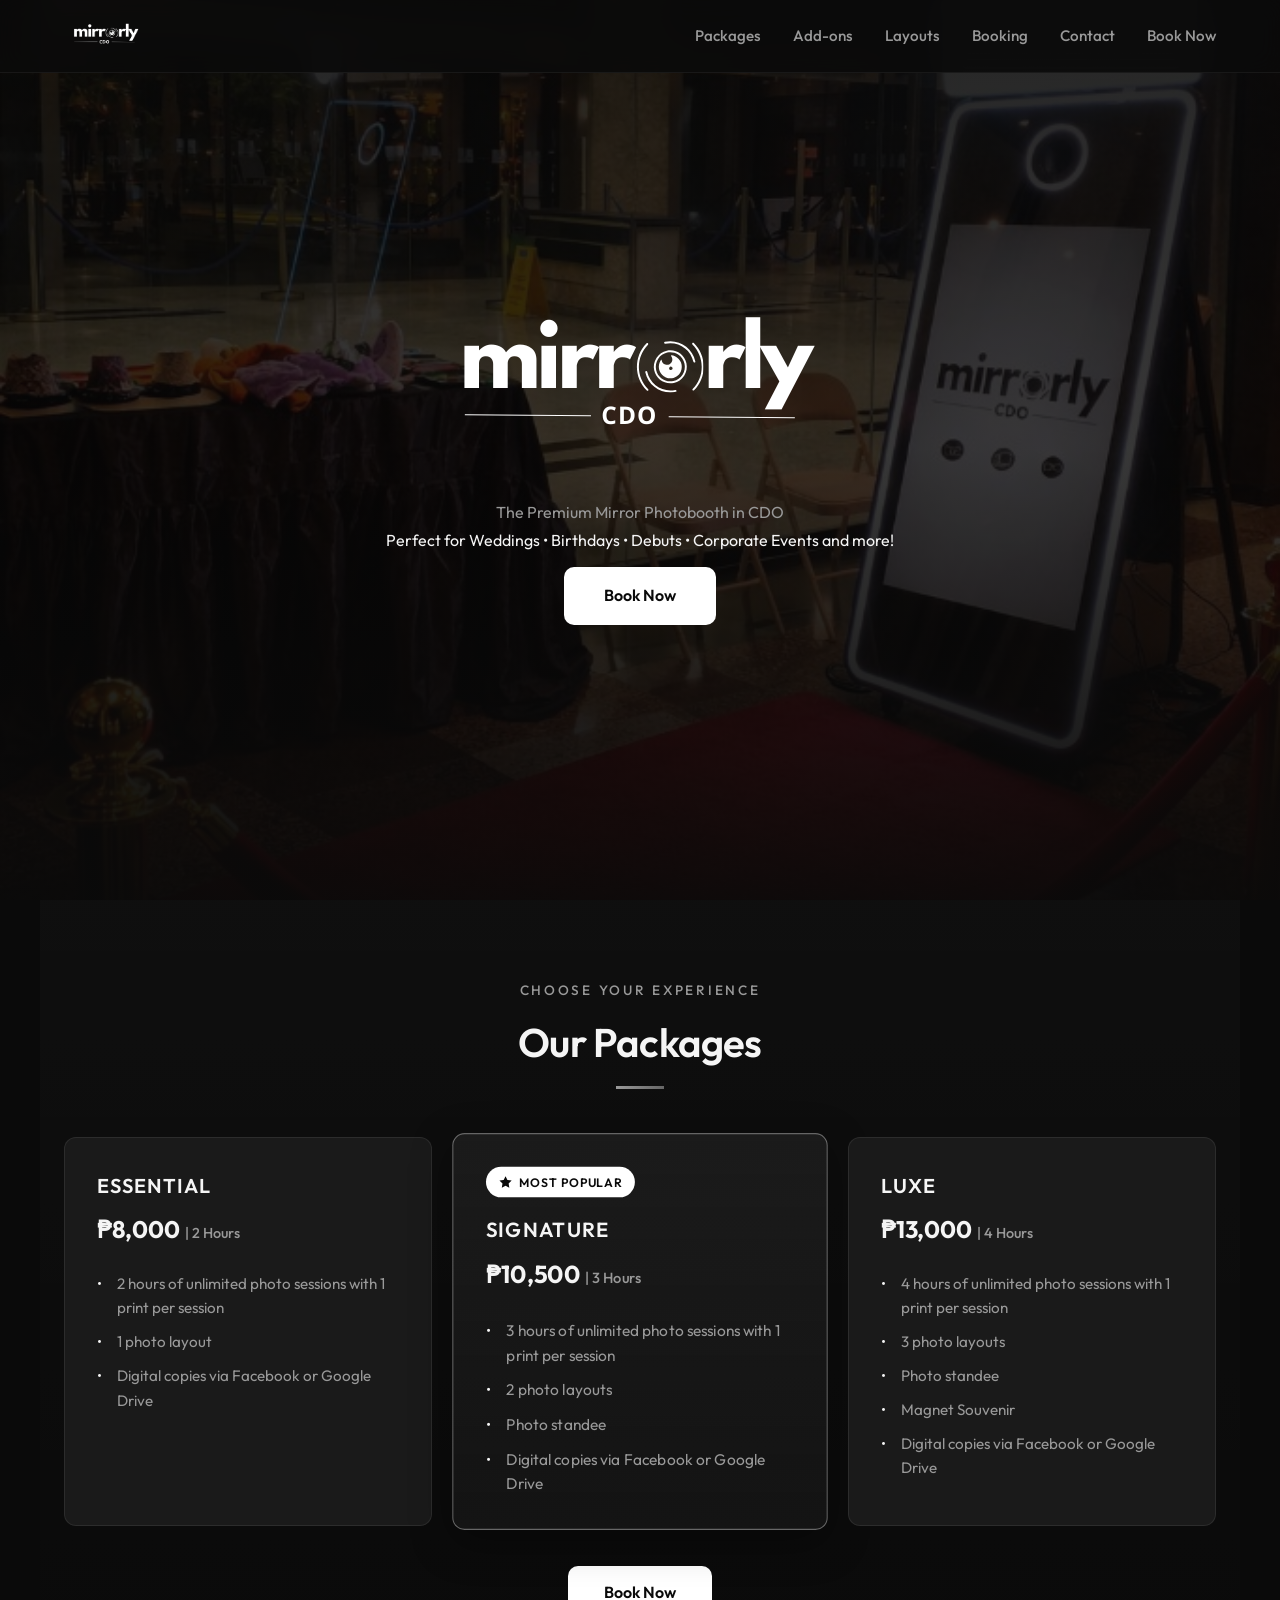
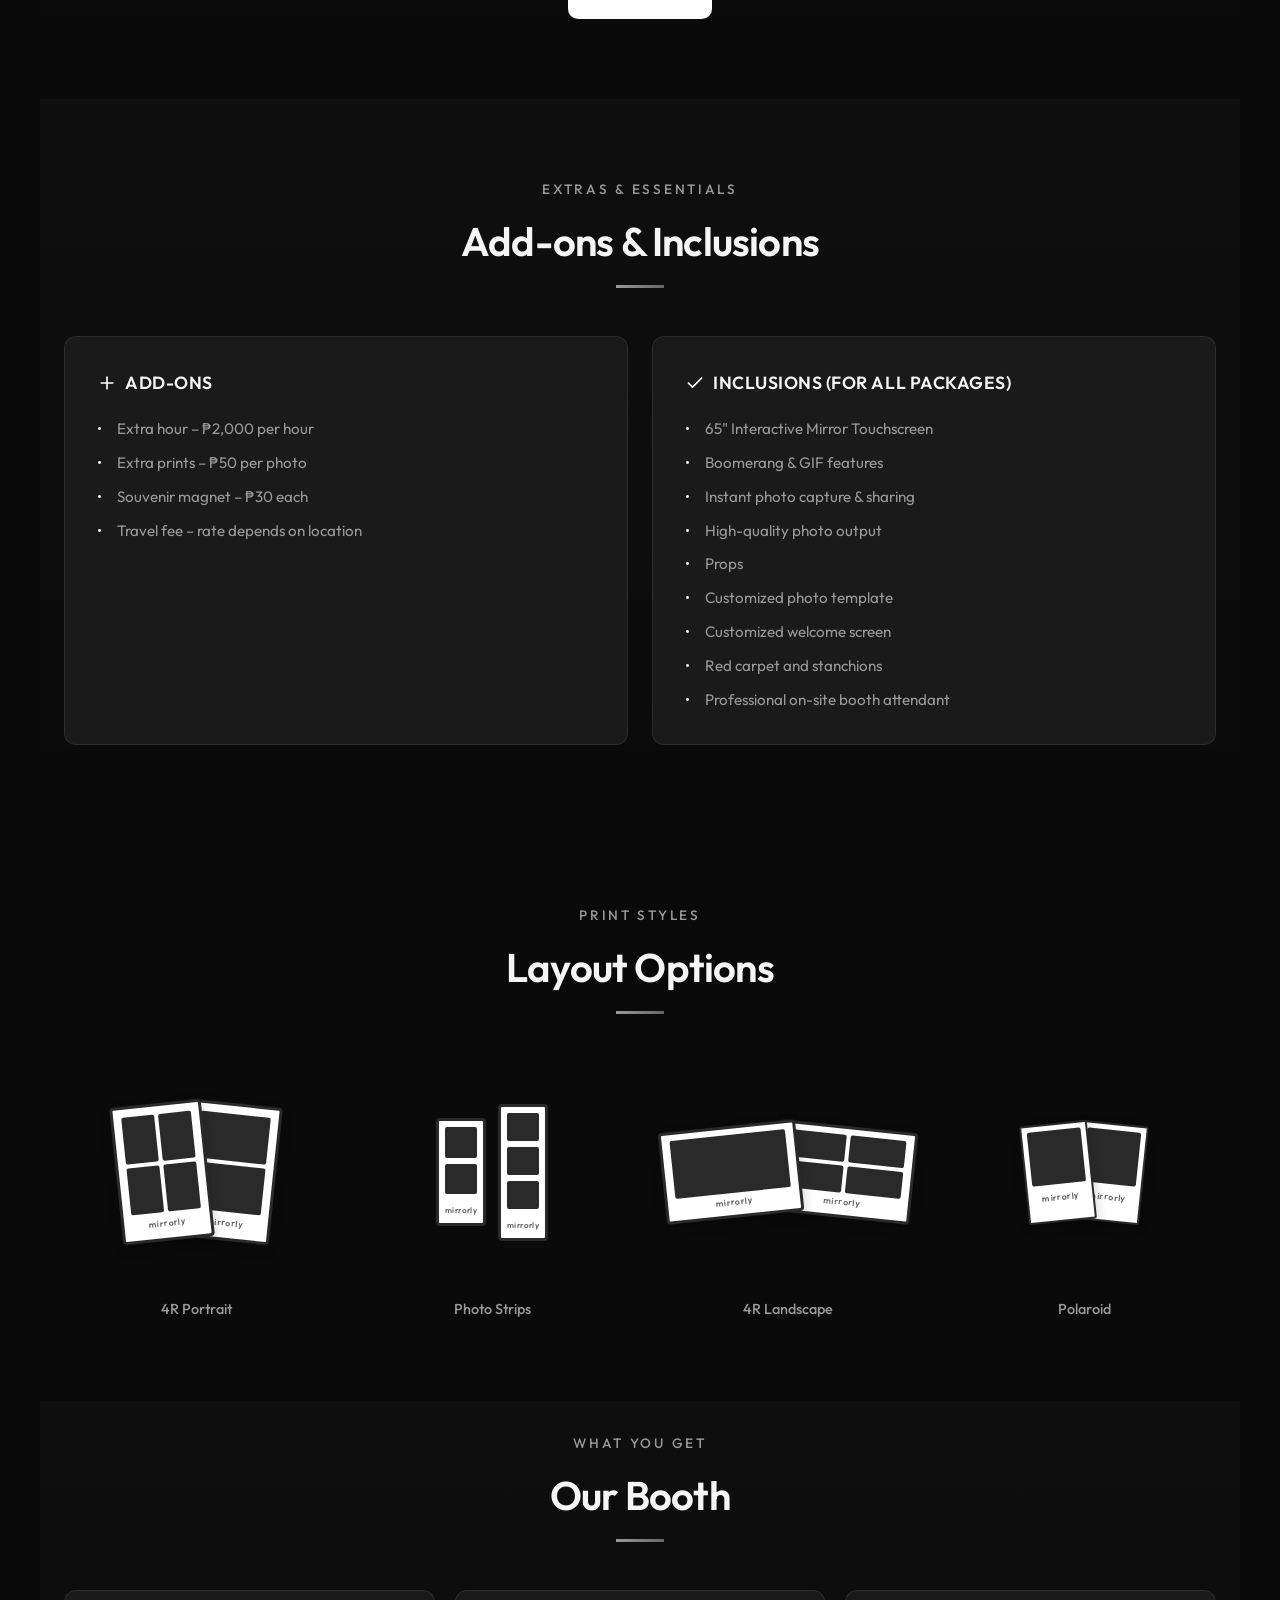
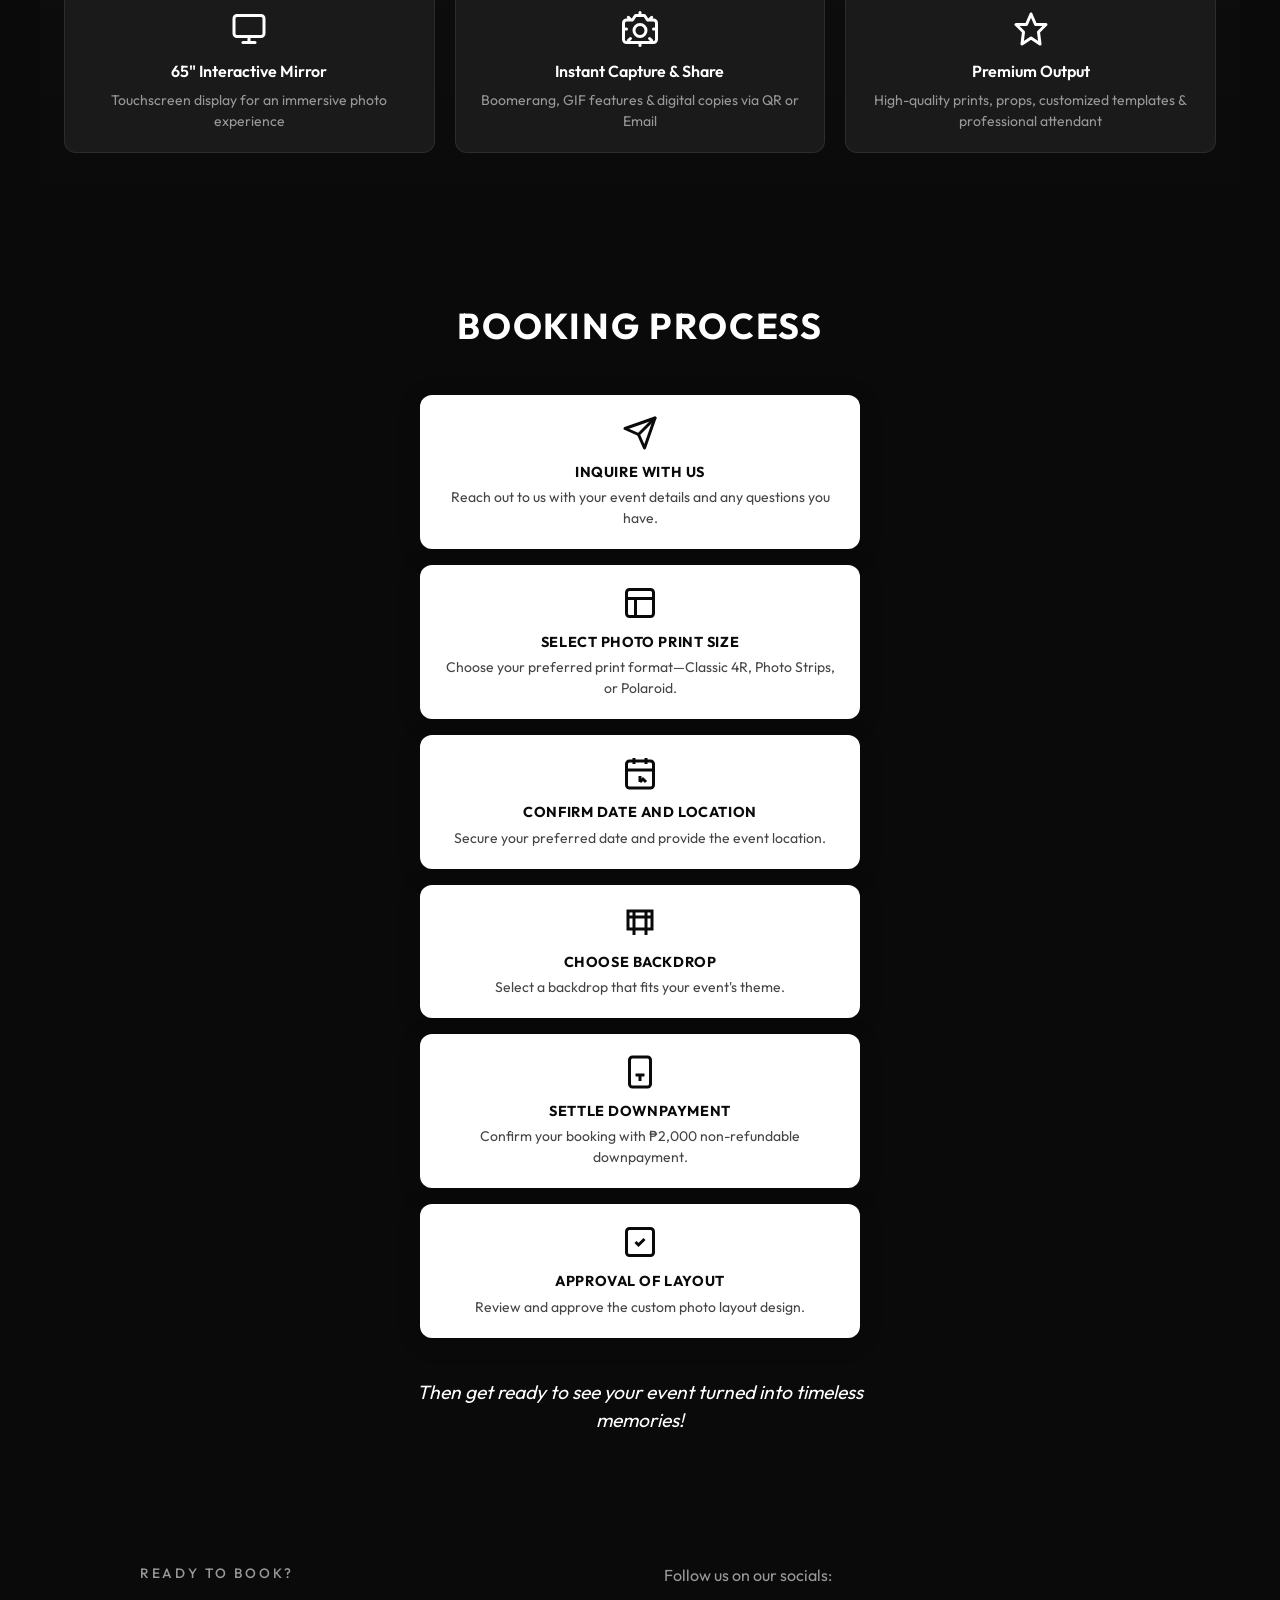
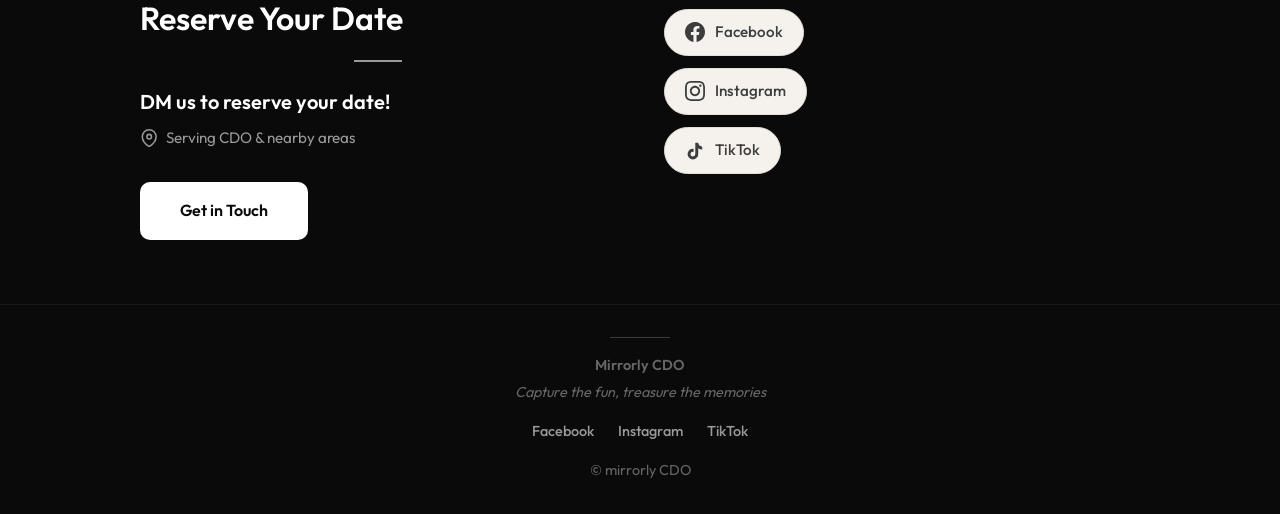
==== commit 9cf22f4f: "ss" ====
--- a/index.html
+++ b/index.html
@@ -57,7 +57,7 @@
       <div class="hero-content" style="--hero-gap: 0.15rem;">
         <img src="assets/mirrorly_cdo_logo_white.png" alt="mirrorly CDO" class="hero-logo" style="margin-bottom: 0.15rem;">
         <div class="hero-divider" style="margin: 0.15rem auto;"></div>
-        <p class="hero-tagline" style="margin: 0;">Capture the fun, treasure the memories</p>
+        <p class="hero-tagline" style="margin: 0;">The Premium Mirror Photobooth in CDO</p>
         <p class="hero-events" style="margin-top: 0.15rem;">Perfect for Weddings • Birthdays • Debuts • Corporate Events and more!</p>
         <a href="https://m.me/mirrorly.cdo" target="_blank" rel="noopener noreferrer" class="cta-button hero-book-button">Book Now</a>
         <a href="#packages" class="hero-scroll" aria-label="Scroll to packages">
@@ -82,7 +82,11 @@
             <li>Digital copies via Facebook or Google Drive</li>
           </ul>
         </article>
-        <article class="package-card">
+        <article class="package-card package-featured">
+          <span class="package-badge">
+            <svg class="package-badge-star" viewBox="0 0 24 24" fill="currentColor" aria-hidden="true"><path d="M12 2l3.09 6.26L22 9.27l-5 4.87 1.18 6.88L12 17.77l-6.18 3.25L7 14.14 2 9.27l6.91-1.01L12 2z"/></svg>
+            Most Popular
+          </span>
           <h3 class="package-name">SIGNATURE</h3>
           <p class="package-price">₱10,500 <span class="package-duration">| 3 Hours</span></p>
           <ul class="package-features">
--- a/styles.css
+++ b/styles.css
@@ -279,11 +279,12 @@
 }
 
 .package-card {
+  position: relative;
   background: var(--gray-dark);
   border: 1px solid rgba(255, 255, 255, 0.08);
   border-radius: 12px;
   padding: 2rem;
-  transition: transform var(--transition), border-color var(--transition);
+  transition: transform var(--transition), border-color var(--transition), box-shadow var(--transition);
 }
 
 .package-card:hover {
@@ -292,8 +293,36 @@
 }
 
 .package-featured {
-  border-color: rgba(255, 255, 255, 0.2);
-  background: var(--black-soft);
+  border-color: rgba(255, 255, 255, 0.35);
+  background: linear-gradient(180deg, rgba(255, 255, 255, 0.06) 0%, var(--black-soft) 100%);
+  box-shadow: 0 12px 40px rgba(0, 0, 0, 0.35);
+  transform: scale(1.02);
+}
+
+.package-featured:hover {
+  border-color: rgba(255, 255, 255, 0.5);
+  transform: scale(1.02) translateY(-4px);
+}
+
+.package-badge {
+  display: inline-flex;
+  align-items: center;
+  gap: 0.4rem;
+  margin-bottom: 1rem;
+  padding: 0.35rem 0.75rem;
+  background: var(--white-pure);
+  color: var(--black);
+  font-size: 0.75rem;
+  font-weight: 600;
+  letter-spacing: 0.06em;
+  text-transform: uppercase;
+  border-radius: 999px;
+}
+
+.package-badge-star {
+  width: 0.9rem;
+  height: 0.9rem;
+  flex-shrink: 0;
 }
 
 .package-icon {
@@ -1067,6 +1096,15 @@
     grid-template-columns: 1fr;
   }
 
+  .package-featured {
+    transform: none;
+    order: -1;
+  }
+
+  .package-featured:hover {
+    transform: translateY(-4px);
+  }
+
   .layouts-grid {
     grid-template-columns: repeat(2, 1fr);
     gap: 1.5rem;
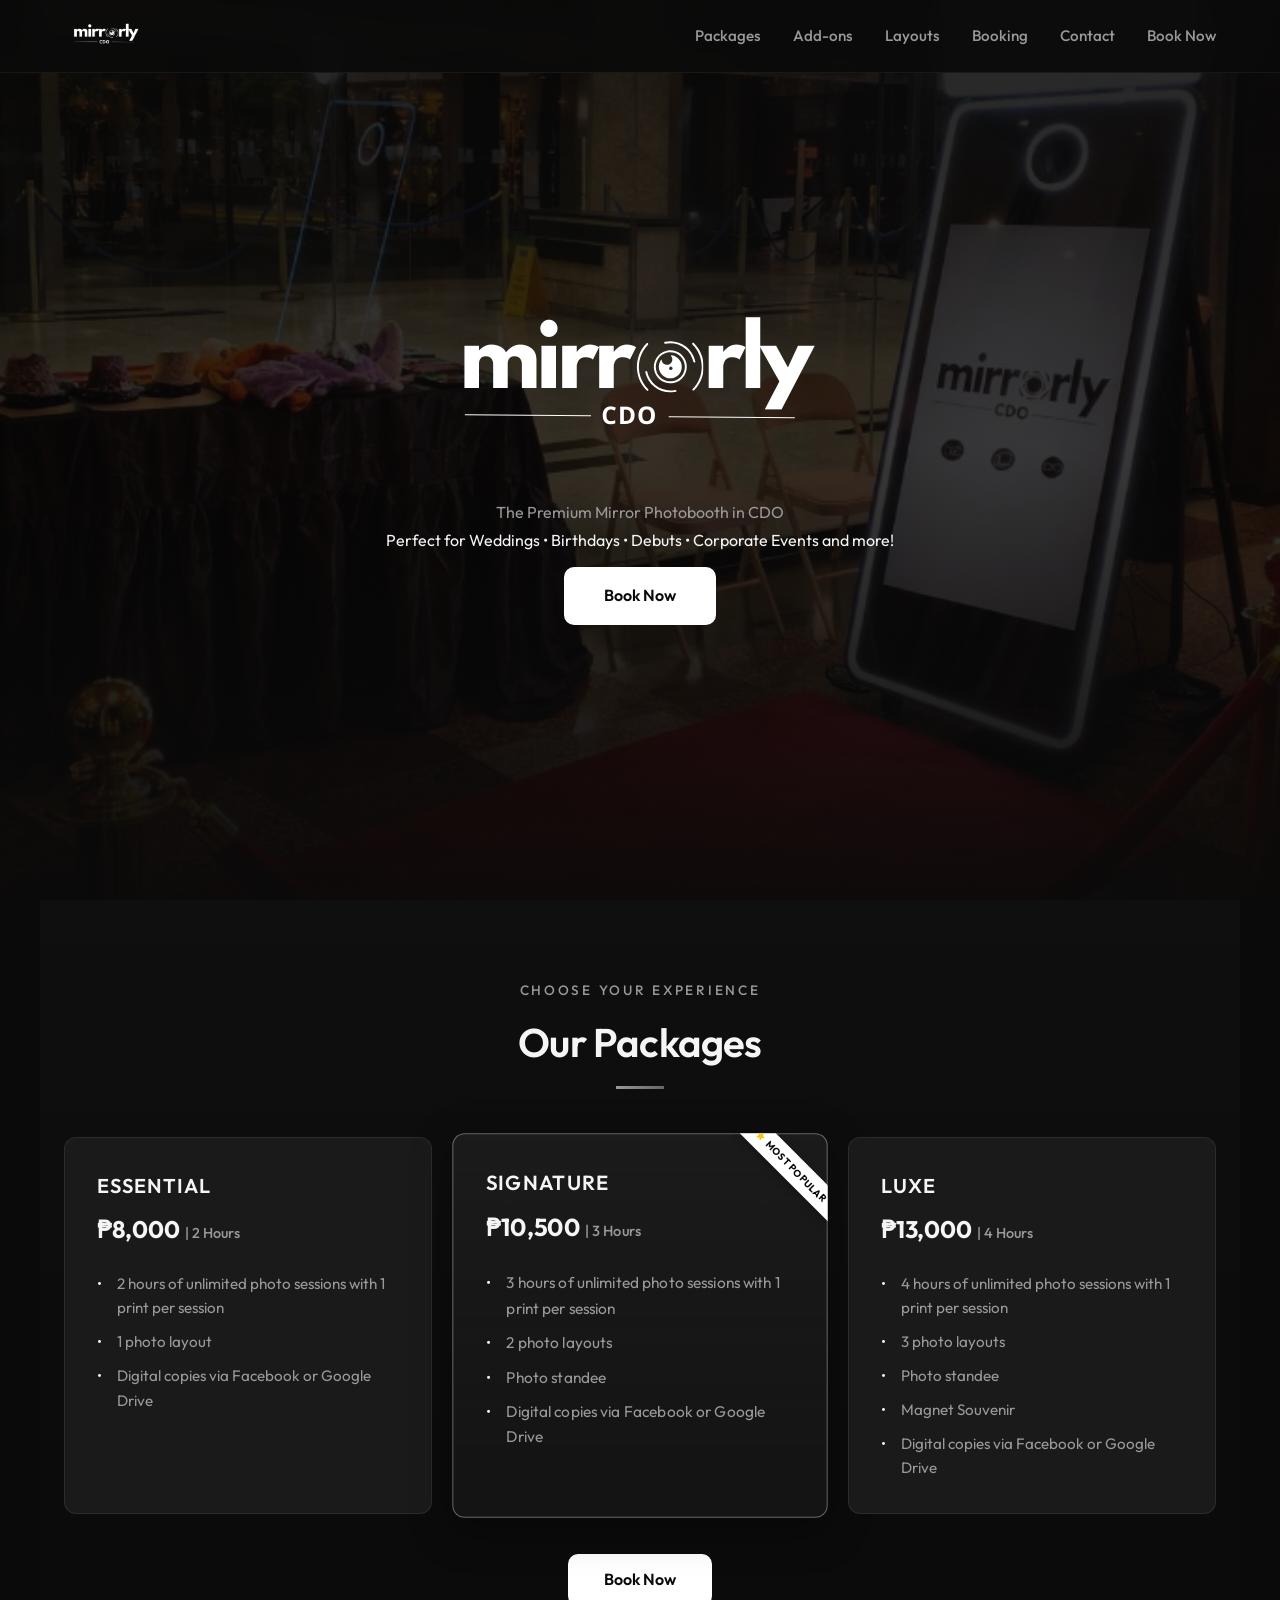
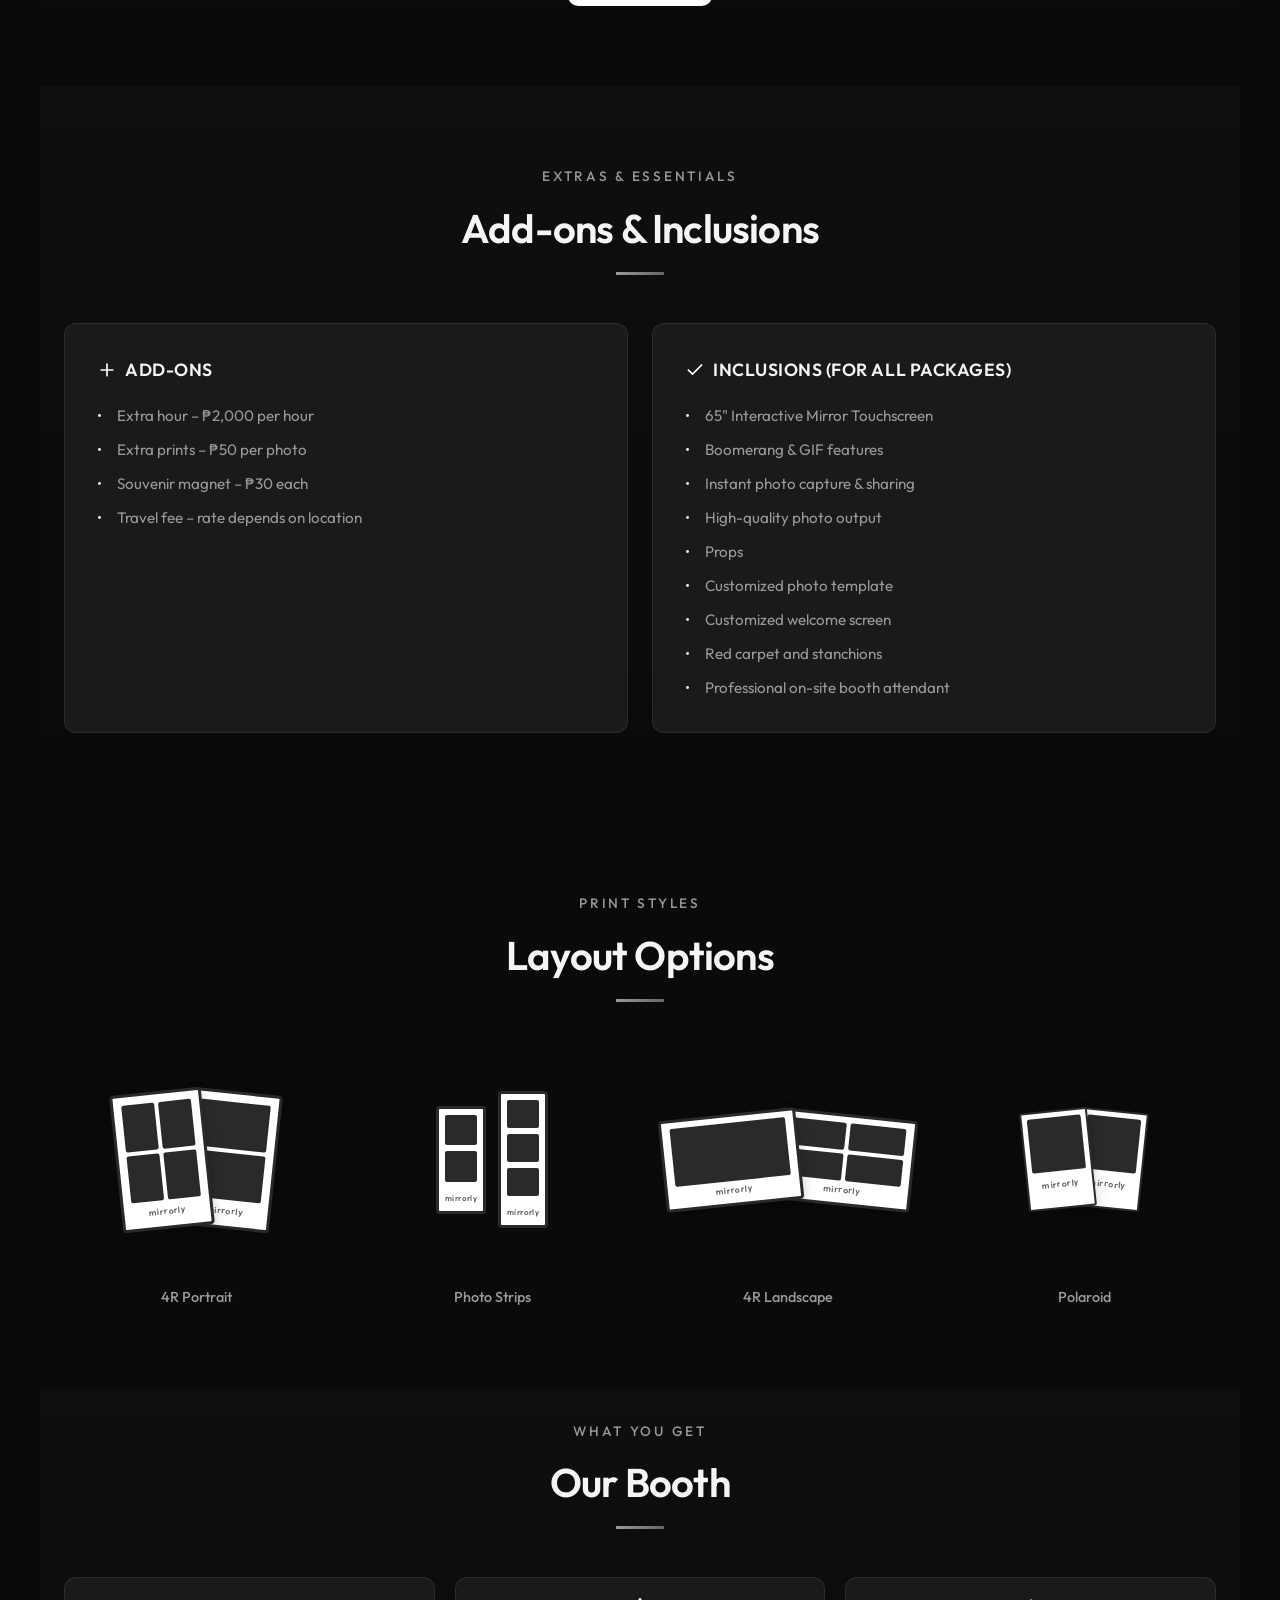
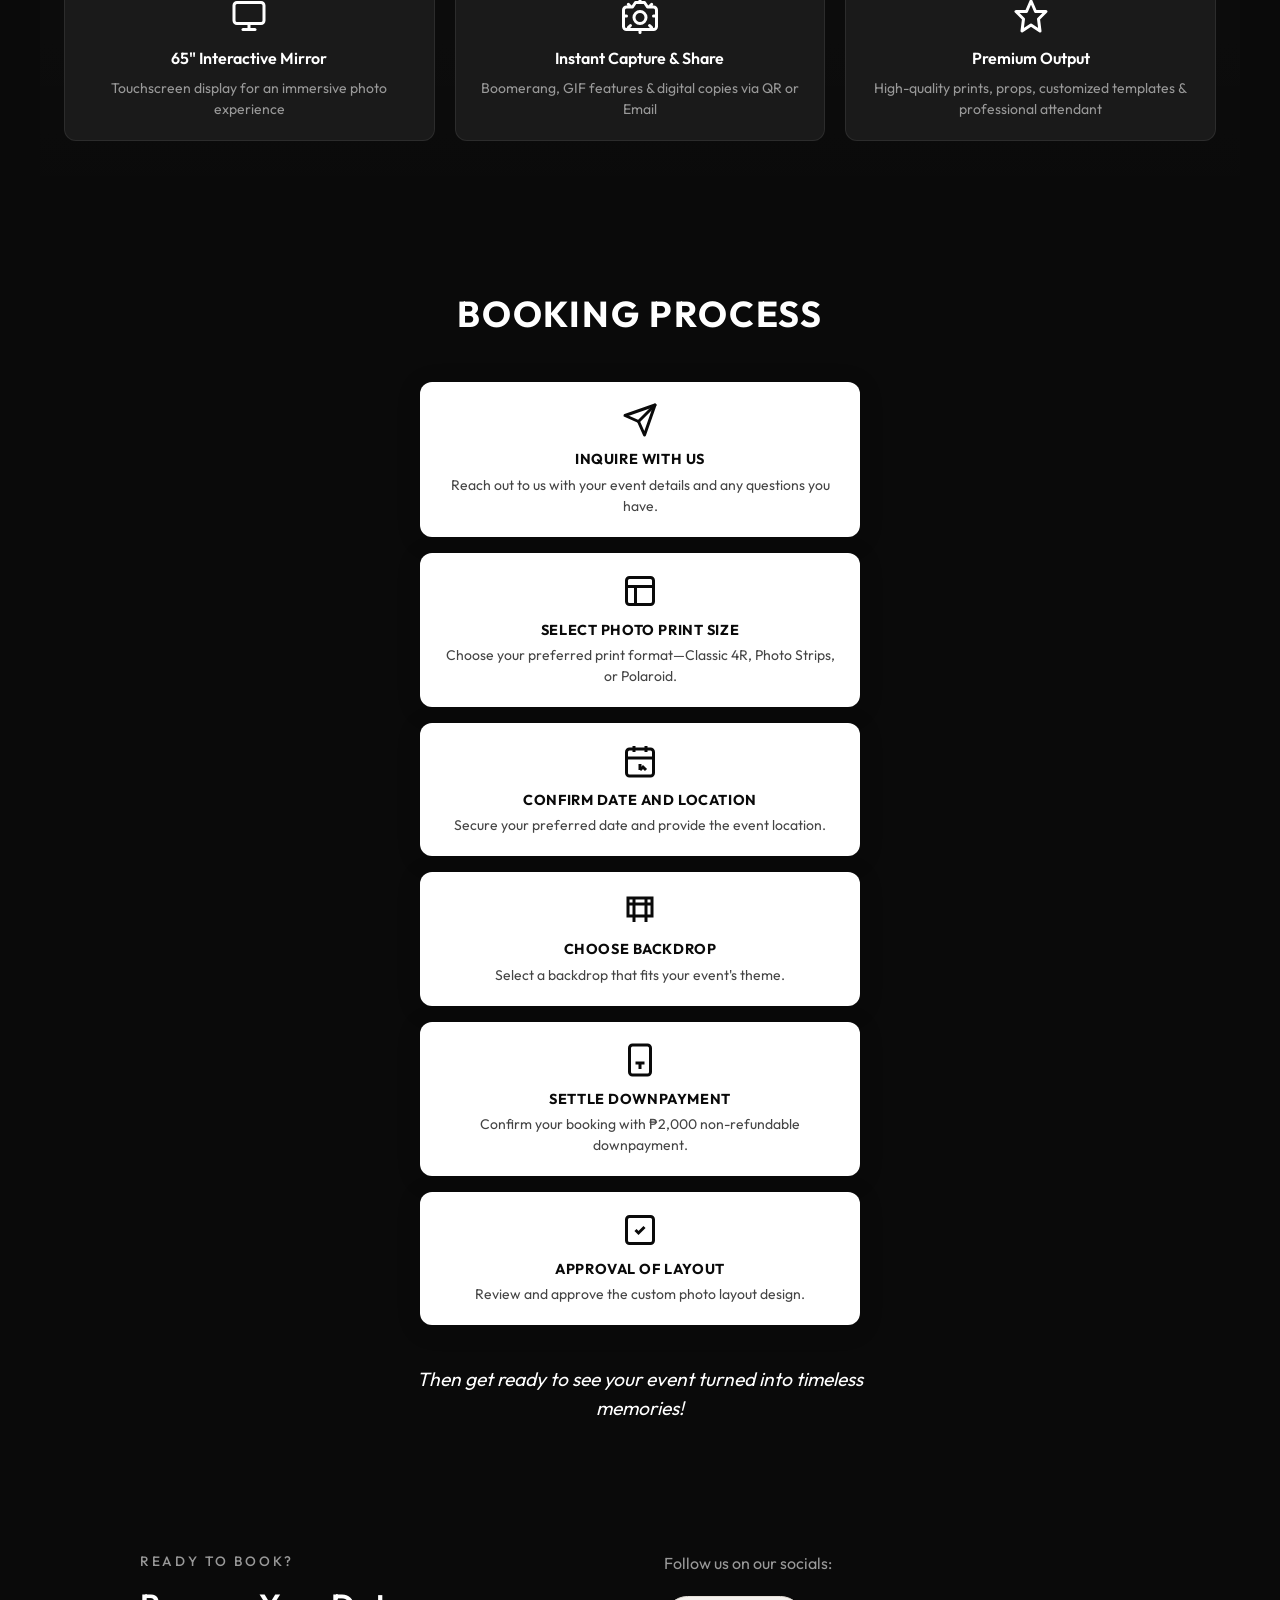
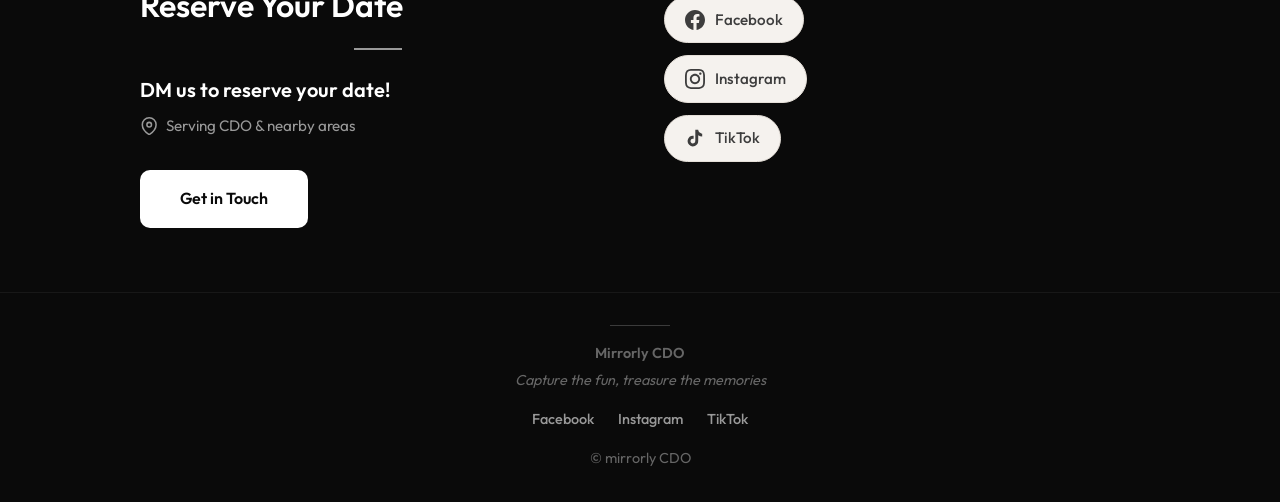
==== commit 56c90f2f: "dd" ====
--- a/index.html
+++ b/index.html
@@ -83,9 +83,11 @@
           </ul>
         </article>
         <article class="package-card package-featured">
-          <span class="package-badge">
-            <svg class="package-badge-star" viewBox="0 0 24 24" fill="currentColor" aria-hidden="true"><path d="M12 2l3.09 6.26L22 9.27l-5 4.87 1.18 6.88L12 17.77l-6.18 3.25L7 14.14 2 9.27l6.91-1.01L12 2z"/></svg>
-            Most Popular
+          <span class="package-badge-wrap" aria-hidden="true">
+            <span class="package-badge">
+              <svg class="package-badge-star" viewBox="0 0 24 24" fill="currentColor"><path d="M12 2l3.09 6.26L22 9.27l-5 4.87 1.18 6.88L12 17.77l-6.18 3.25L7 14.14 2 9.27l6.91-1.01L12 2z"/></svg>
+              Most Popular
+            </span>
           </span>
           <h3 class="package-name">SIGNATURE</h3>
           <p class="package-price">₱10,500 <span class="package-duration">| 3 Hours</span></p>
--- a/styles.css
+++ b/styles.css
@@ -304,25 +304,46 @@
   transform: scale(1.02) translateY(-4px);
 }
 
+.package-badge-wrap {
+  position: absolute;
+  top: -1px;
+  right: -1px;
+  width: 96px;
+  height: 96px;
+  overflow: hidden;
+  pointer-events: none;
+  z-index: 2;
+  border-radius: 0 12px 0 0;
+}
+
 .package-badge {
-  display: inline-flex;
-  align-items: center;
-  gap: 0.4rem;
-  margin-bottom: 1rem;
-  padding: 0.35rem 0.75rem;
+  position: absolute;
+  top: 20px;
+  right: -34px;
+  display: flex;
+  align-items: center;
+  justify-content: center;
+  gap: 0.25rem;
+  width: 140px;
+  margin: 0;
+  padding: 0.45rem 0;
   background: var(--white-pure);
   color: var(--black);
-  font-size: 0.75rem;
-  font-weight: 600;
-  letter-spacing: 0.06em;
+  font-size: 0.6rem;
+  font-weight: 700;
+  letter-spacing: 0.04em;
   text-transform: uppercase;
-  border-radius: 999px;
+  line-height: 1;
+  text-align: center;
+  transform: rotate(45deg);
+  box-shadow: 0 2px 8px rgba(0, 0, 0, 0.25);
 }
 
 .package-badge-star {
-  width: 0.9rem;
-  height: 0.9rem;
+  width: 0.65rem;
+  height: 0.65rem;
   flex-shrink: 0;
+  color: #f5c518;
 }
 
 .package-icon {
@@ -1098,7 +1119,6 @@
 
   .package-featured {
     transform: none;
-    order: -1;
   }
 
   .package-featured:hover {
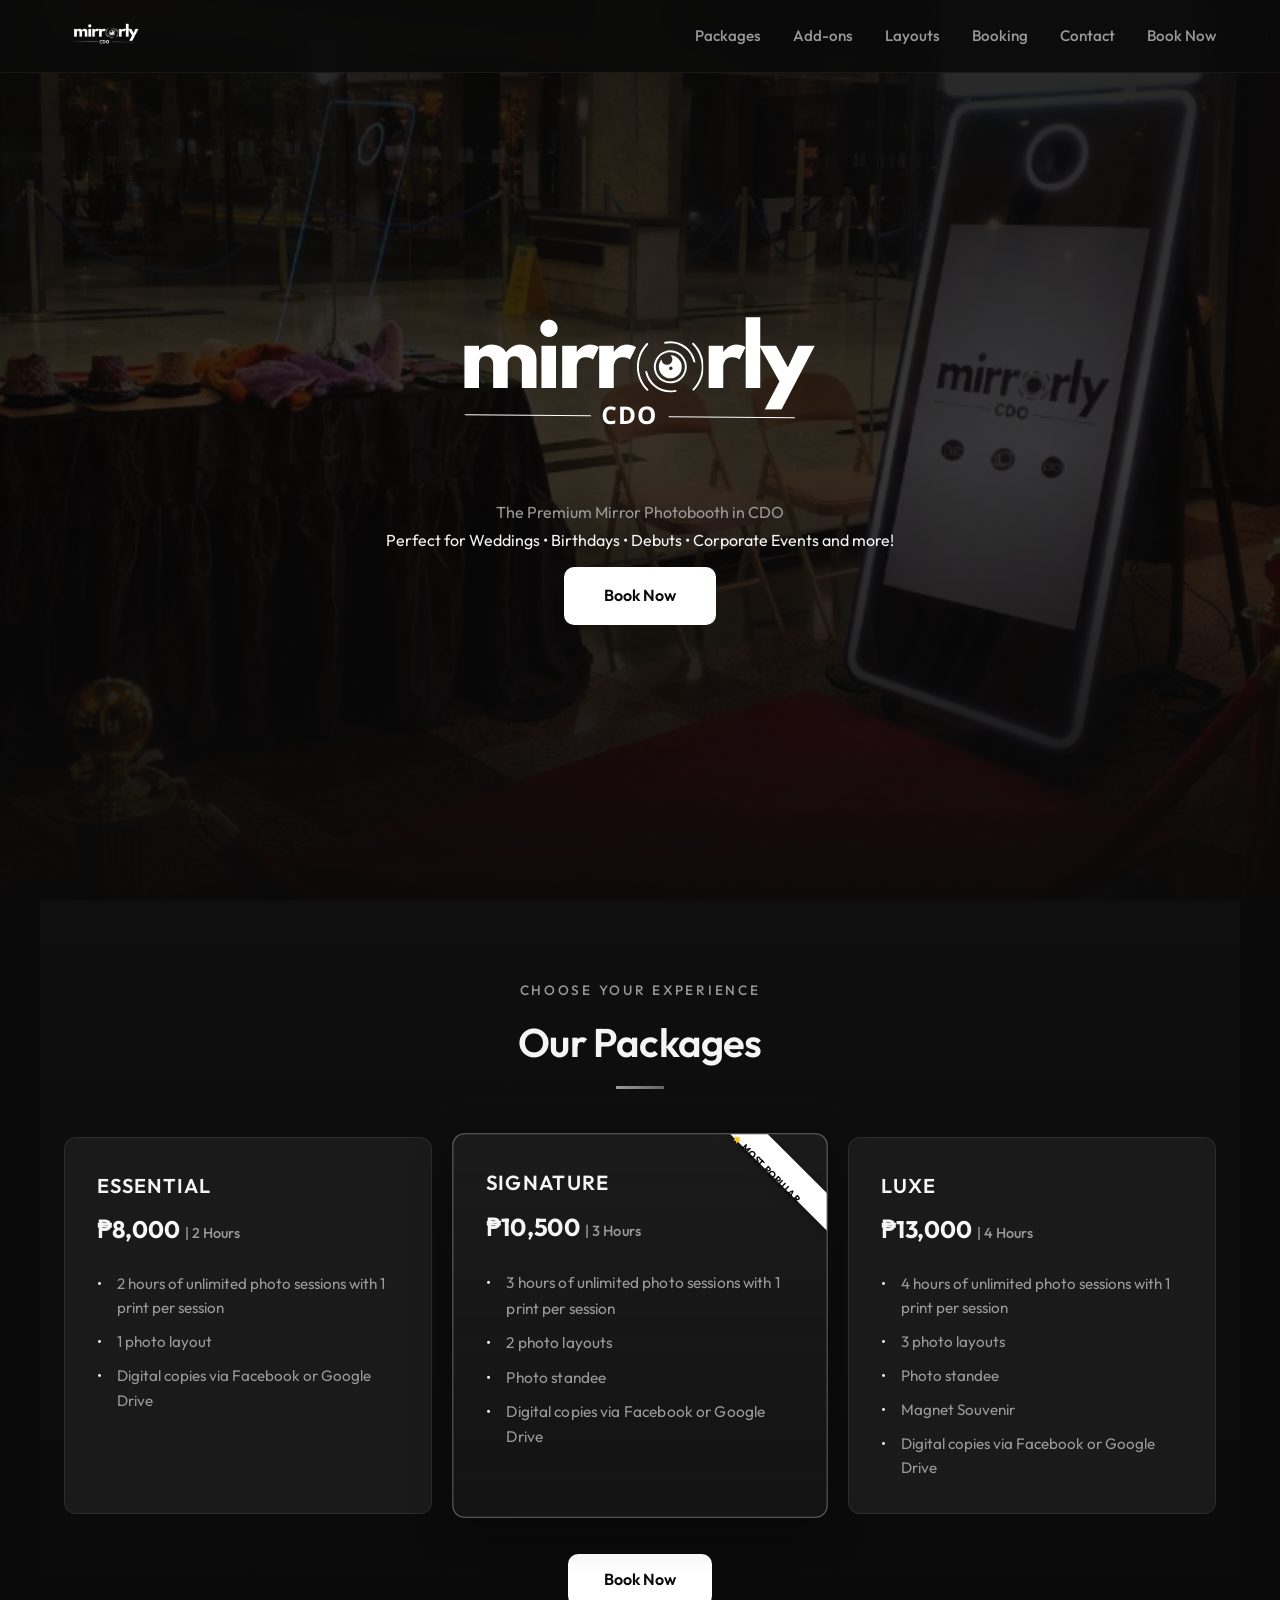
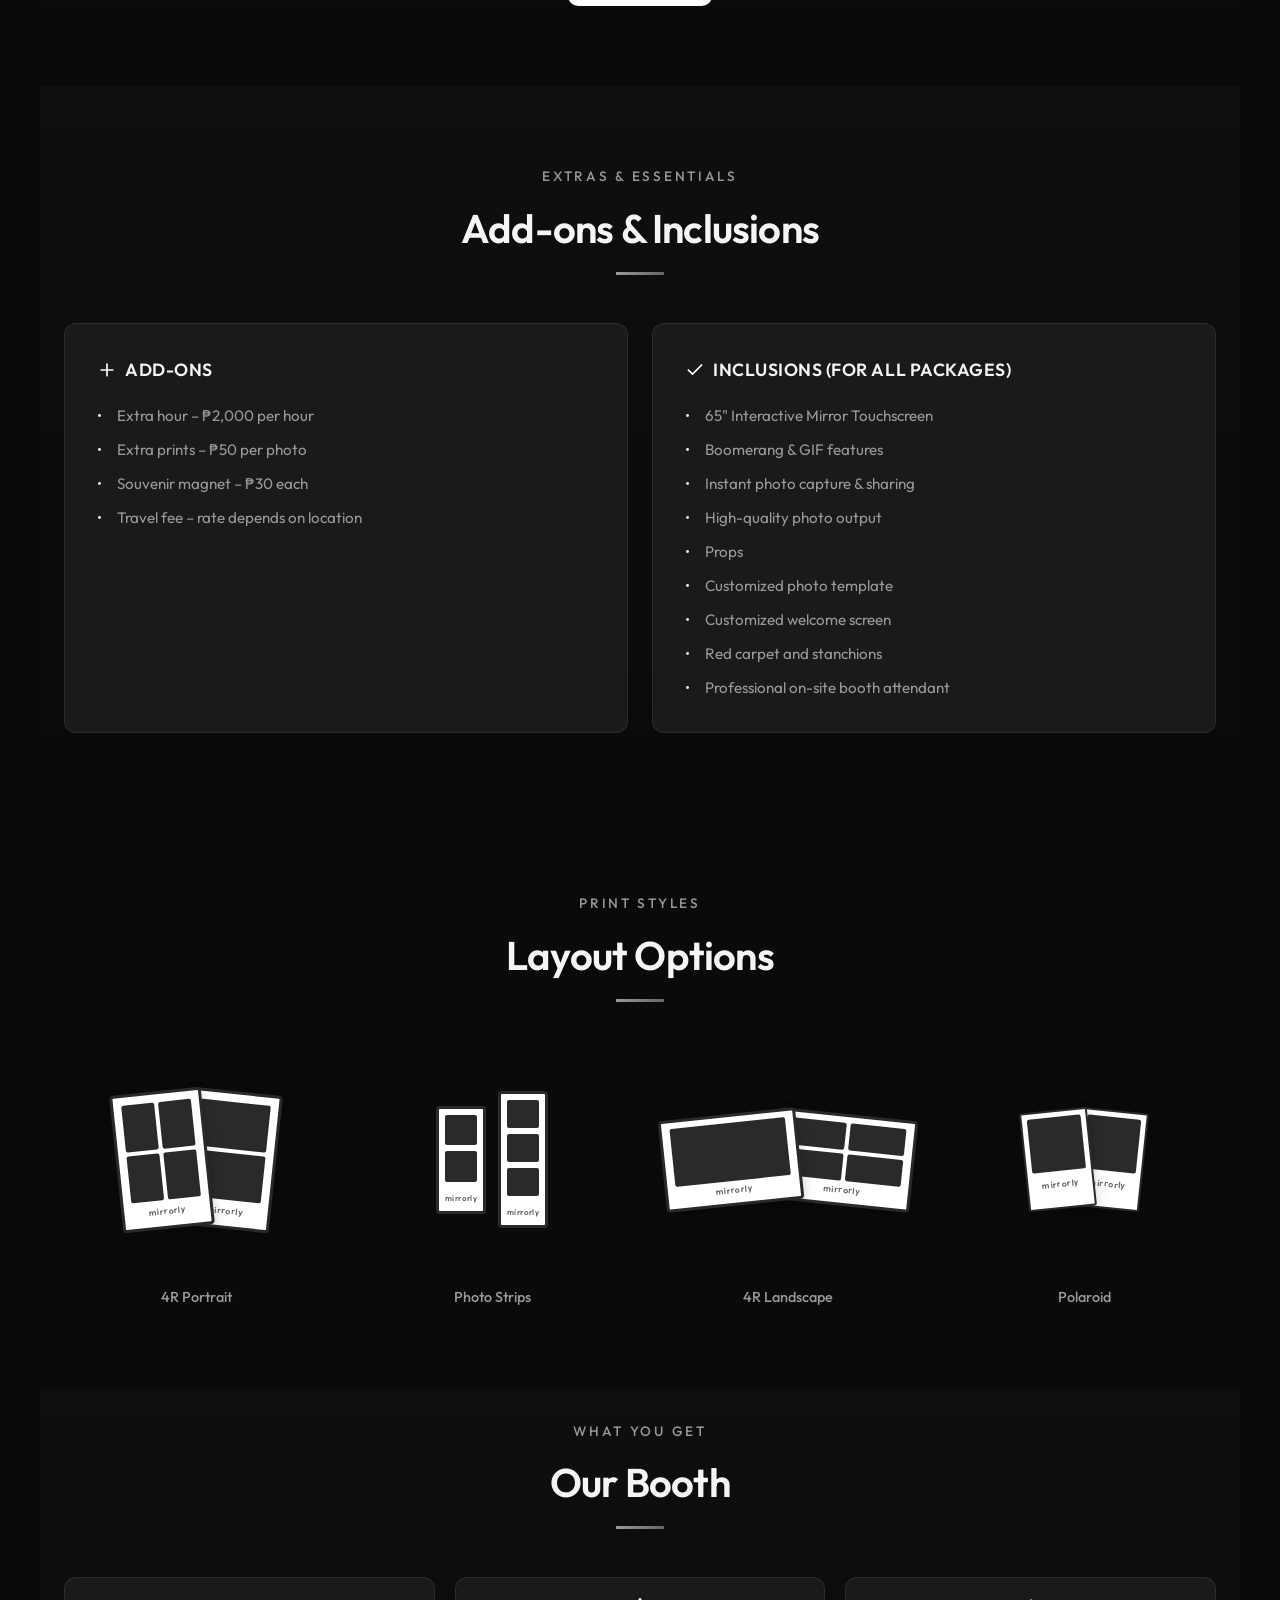
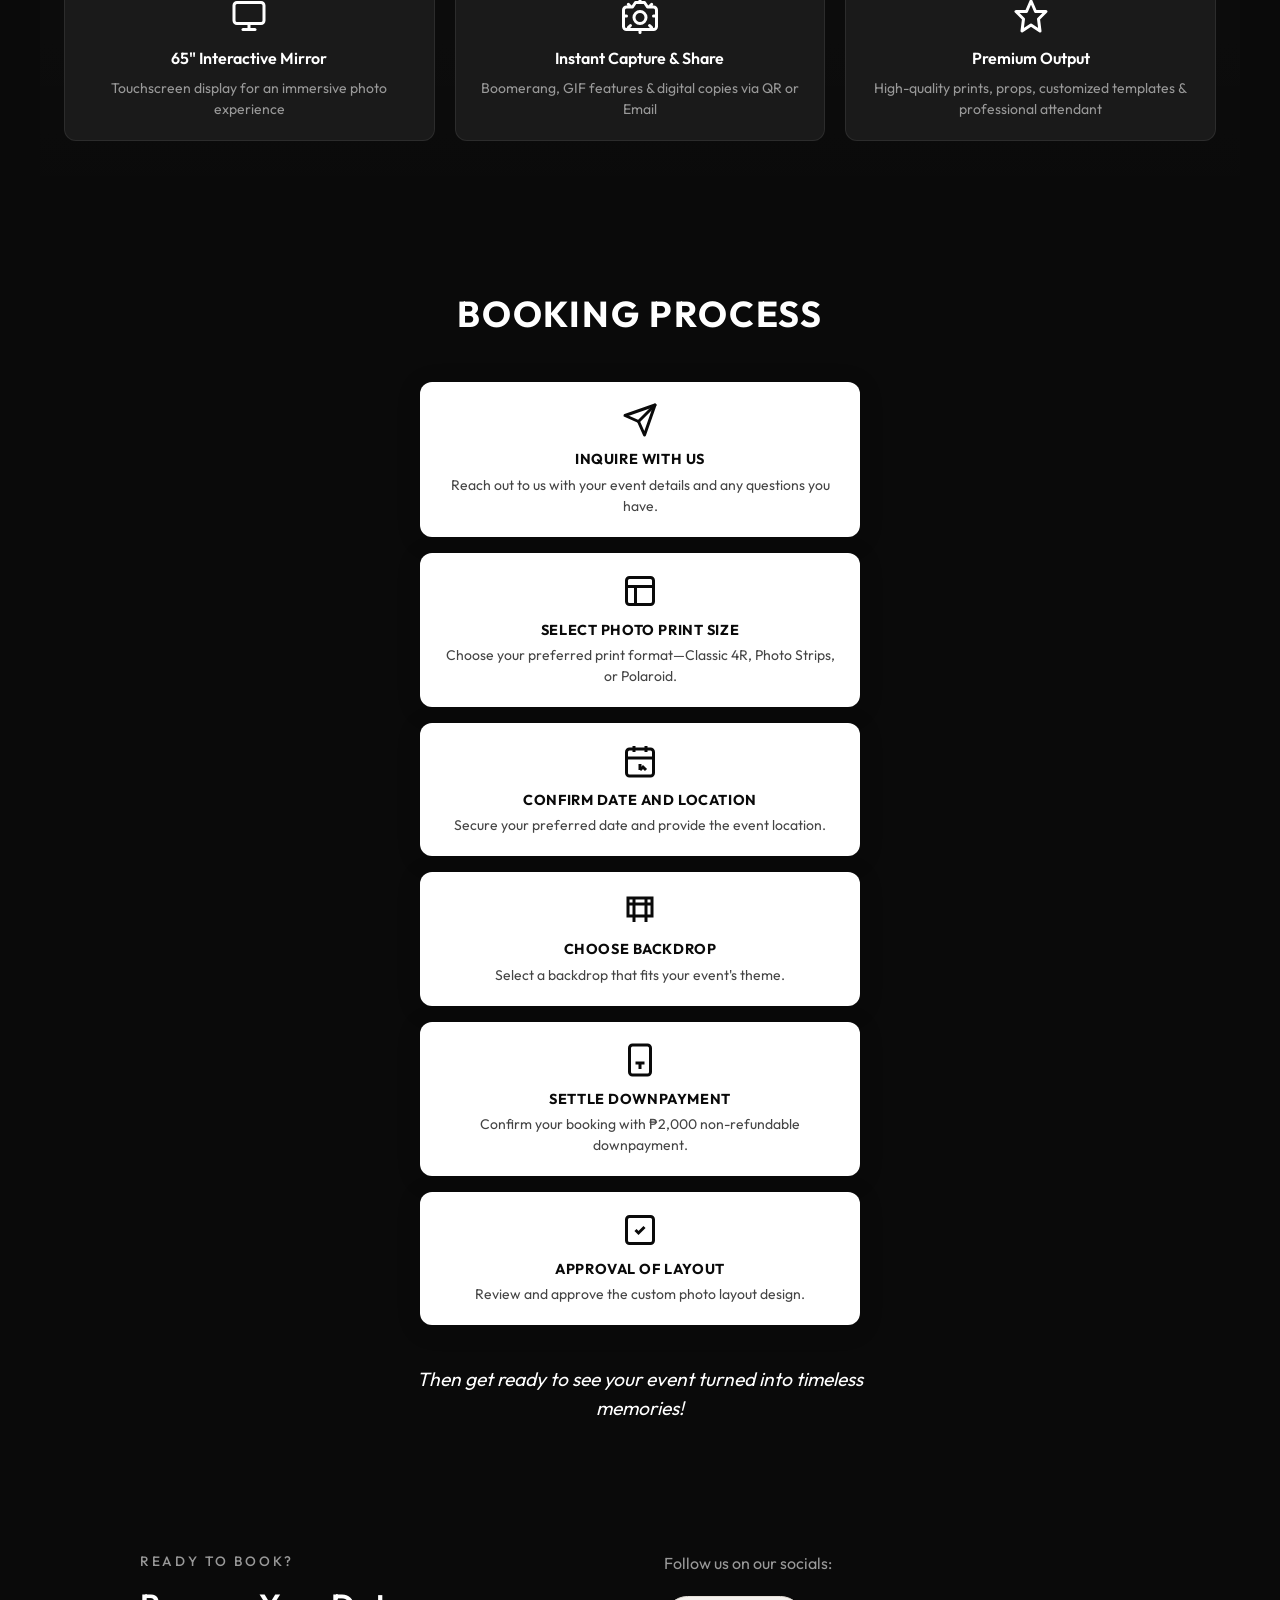
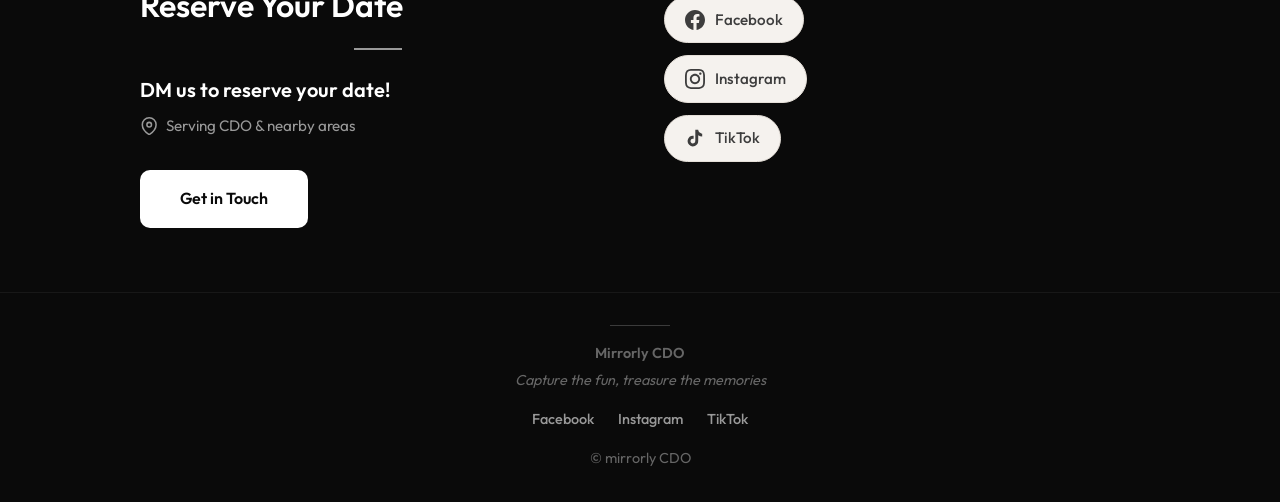
==== commit f520491e: "x" ====
--- a/index.html
+++ b/index.html
@@ -84,7 +84,8 @@
         </article>
         <article class="package-card package-featured">
           <span class="package-badge-wrap" aria-hidden="true">
-            <span class="package-badge">
+            <span class="package-badge-ribbon"></span>
+            <span class="package-badge-label">
               <svg class="package-badge-star" viewBox="0 0 24 24" fill="currentColor"><path d="M12 2l3.09 6.26L22 9.27l-5 4.87 1.18 6.88L12 17.77l-6.18 3.25L7 14.14 2 9.27l6.91-1.01L12 2z"/></svg>
               Most Popular
             </span>
--- a/styles.css
+++ b/styles.css
@@ -306,44 +306,54 @@
 
 .package-badge-wrap {
   position: absolute;
-  top: -1px;
-  right: -1px;
-  width: 96px;
-  height: 96px;
+  top: 0;
+  right: 0;
+  width: 118px;
+  height: 118px;
   overflow: hidden;
   pointer-events: none;
   z-index: 2;
   border-radius: 0 12px 0 0;
 }
 
-.package-badge {
+.package-badge-ribbon {
   position: absolute;
-  top: 20px;
-  right: -34px;
+  top: 22px;
+  right: -38px;
+  width: 158px;
+  height: 26px;
+  background: var(--white-pure);
+  transform: rotate(45deg);
+  box-shadow: 0 2px 8px rgba(0, 0, 0, 0.25);
+}
+
+.package-badge-label {
+  position: absolute;
+  top: 29px;
+  left: 50%;
   display: flex;
   align-items: center;
   justify-content: center;
   gap: 0.25rem;
-  width: 140px;
-  margin: 0;
-  padding: 0.45rem 0;
-  background: var(--white-pure);
+  width: 118px;
+  margin-left: -59px;
   color: var(--black);
-  font-size: 0.6rem;
+  font-size: 0.58rem;
   font-weight: 700;
   letter-spacing: 0.04em;
   text-transform: uppercase;
   line-height: 1;
-  text-align: center;
+  white-space: nowrap;
   transform: rotate(45deg);
-  box-shadow: 0 2px 8px rgba(0, 0, 0, 0.25);
+  transform-origin: center center;
 }
 
 .package-badge-star {
-  width: 0.65rem;
-  height: 0.65rem;
+  width: 0.58rem;
+  height: 0.58rem;
   flex-shrink: 0;
   color: #f5c518;
+  display: block;
 }
 
 .package-icon {
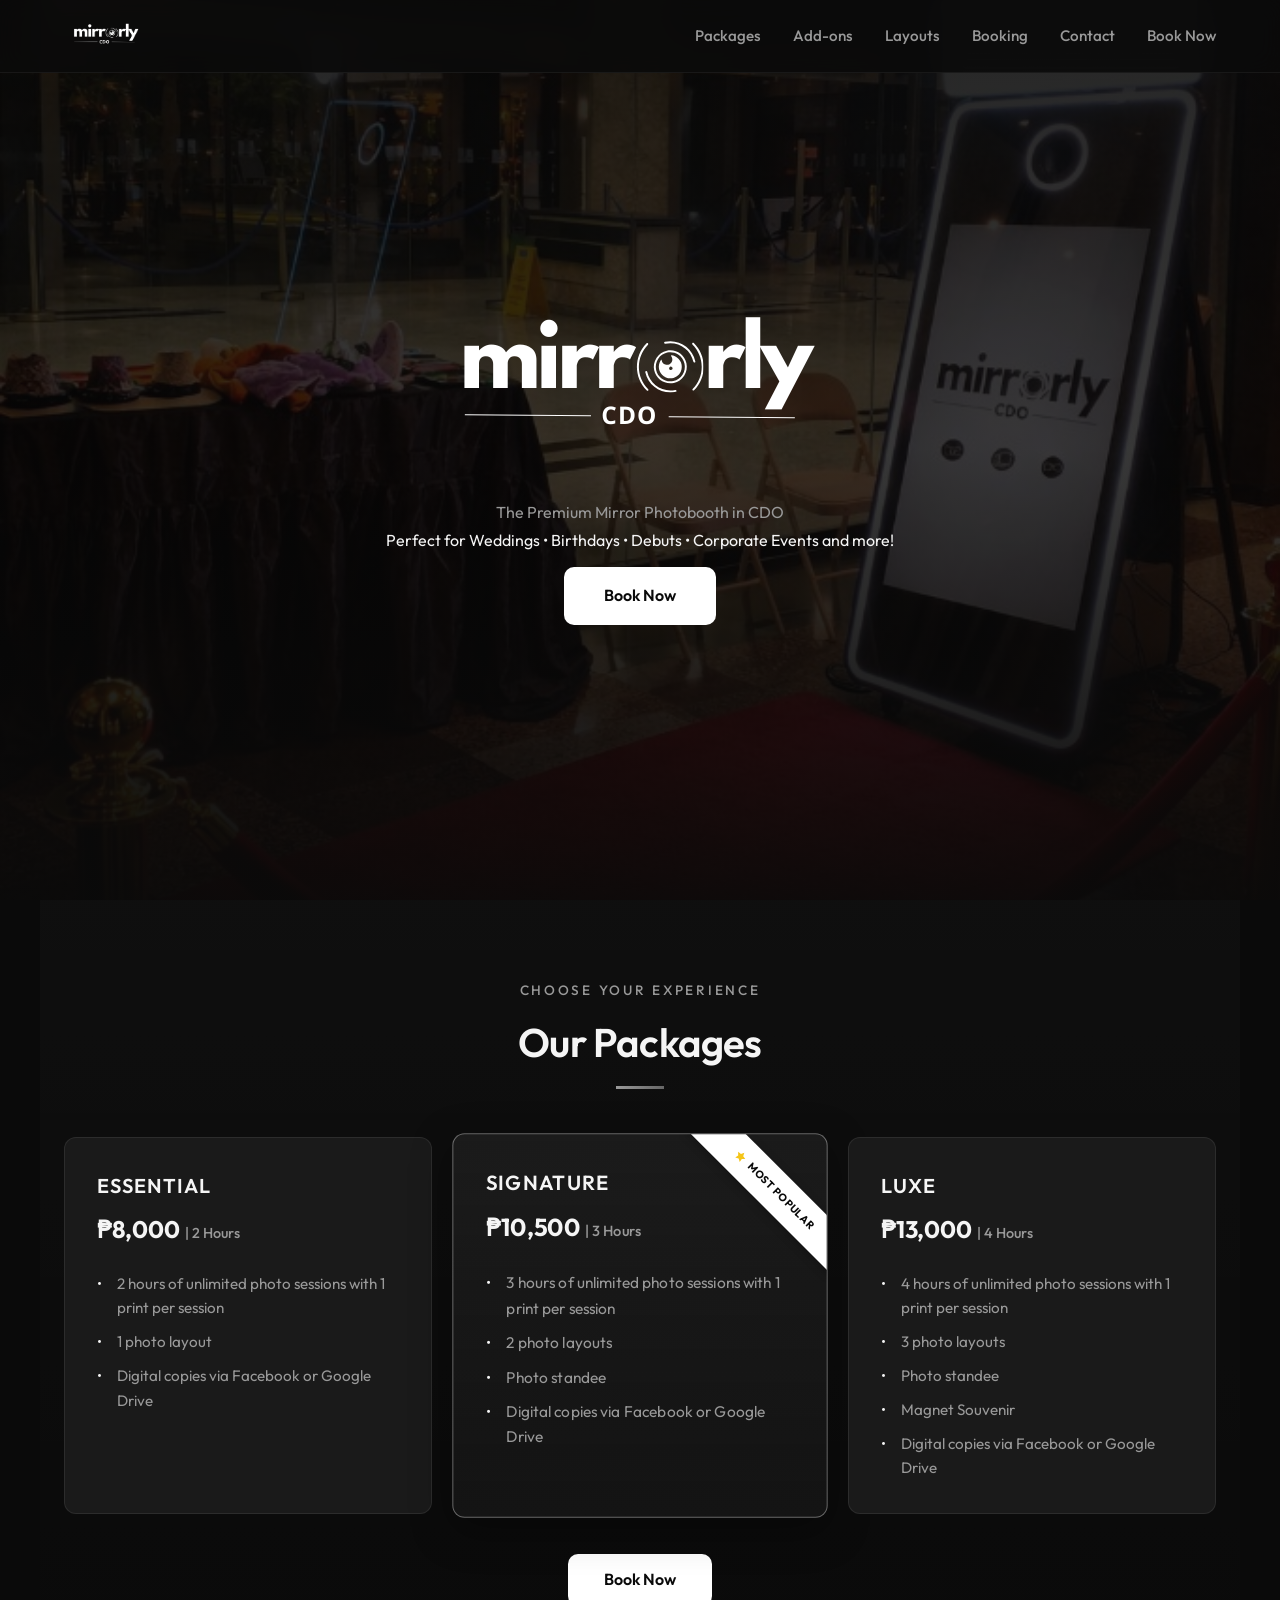
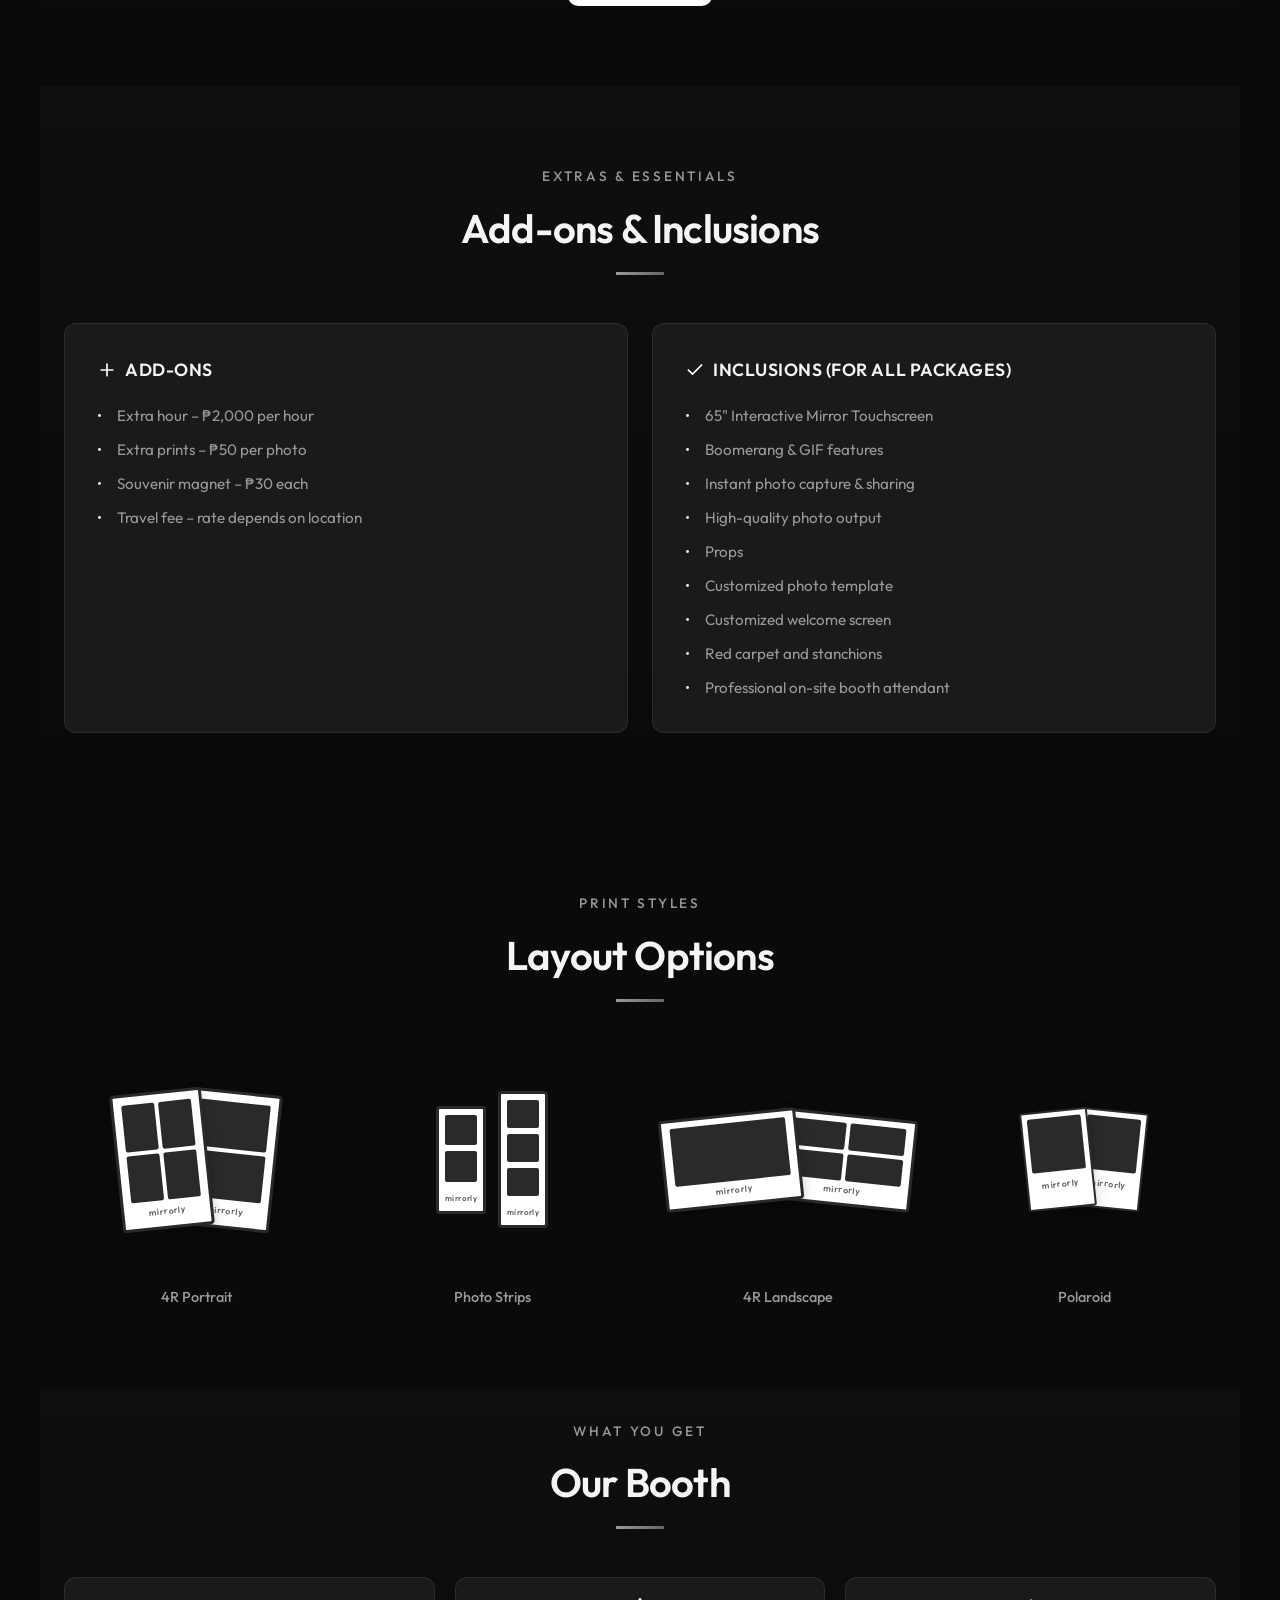
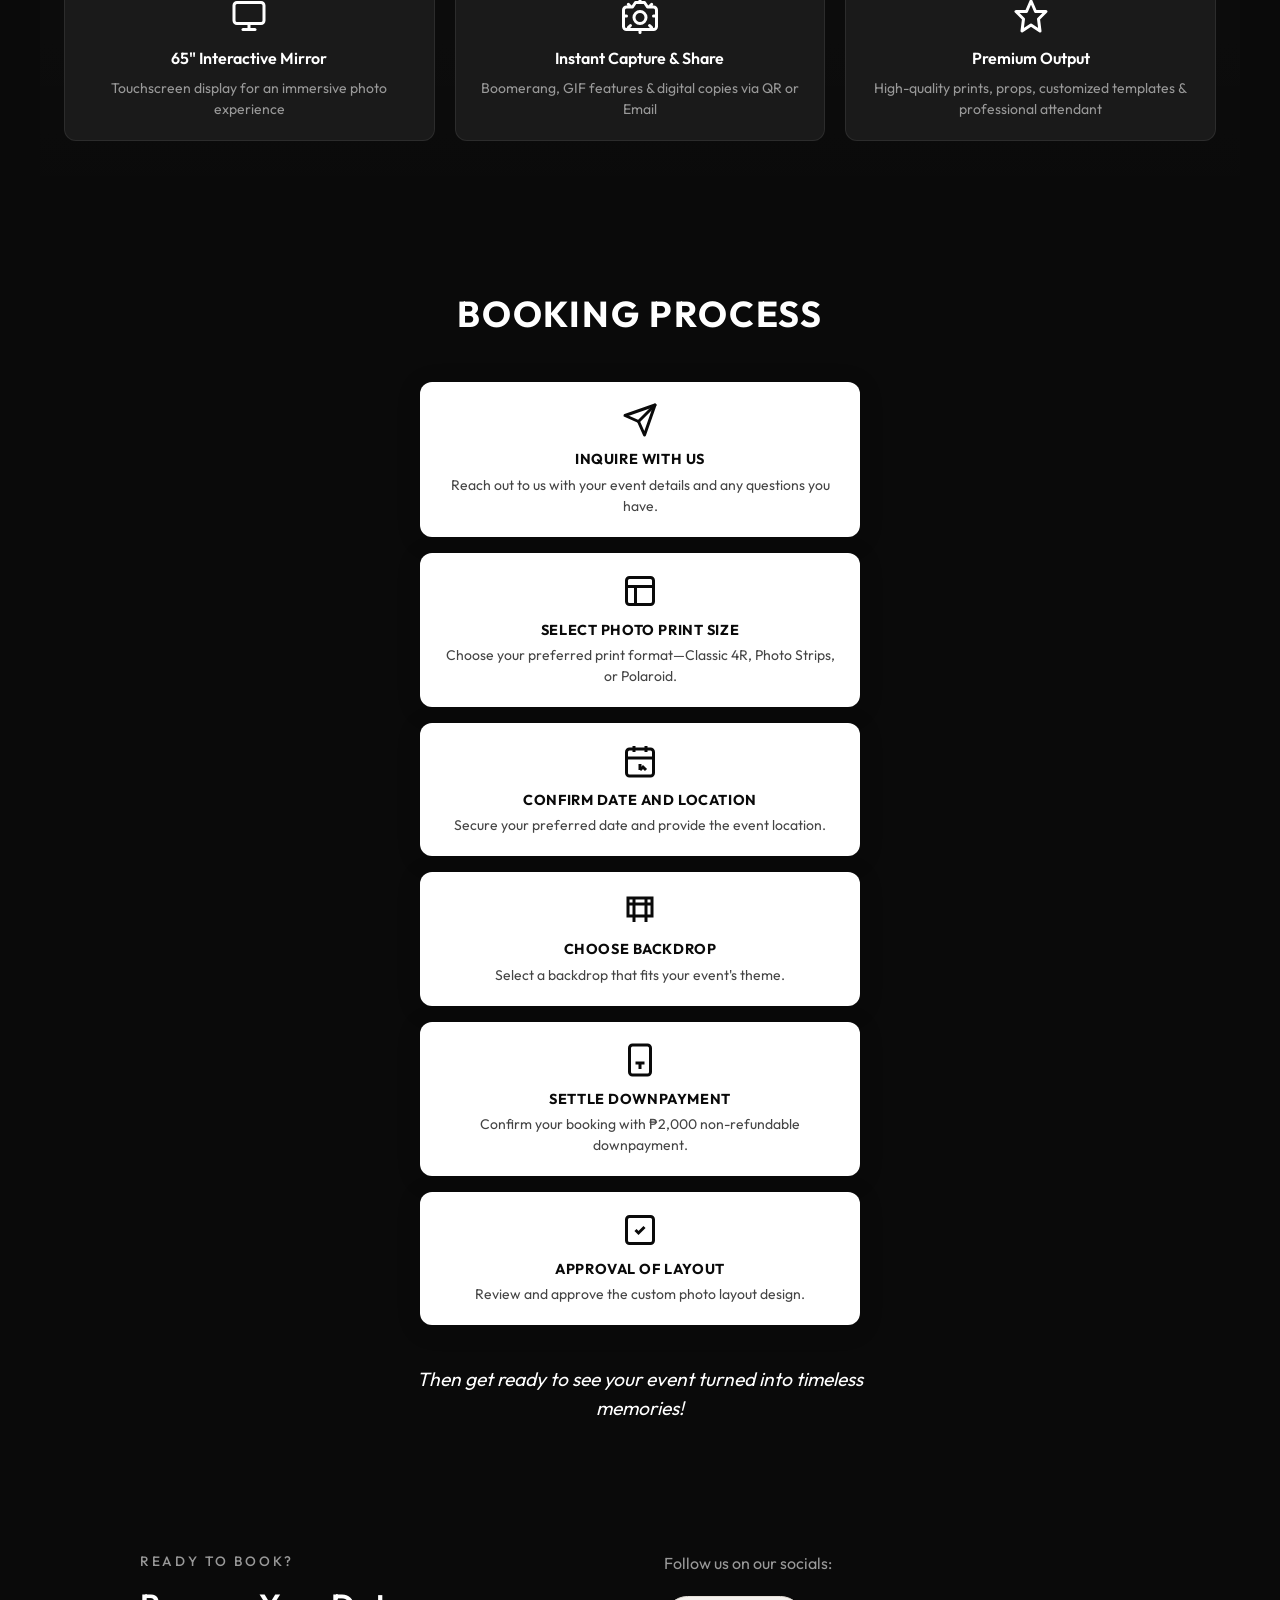
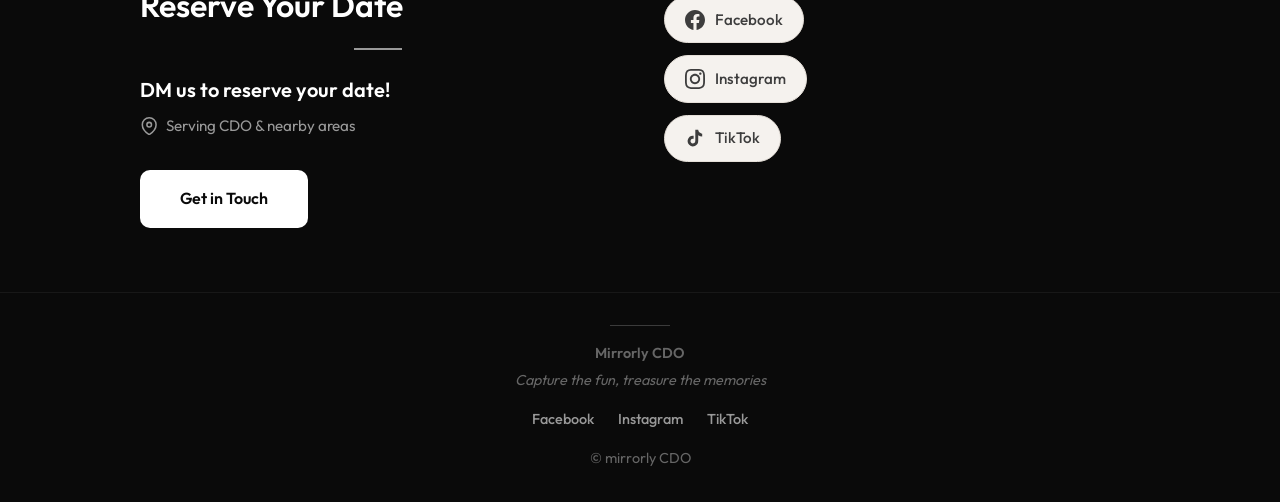
==== commit dfc60a97: "s" ====
--- a/index.html
+++ b/index.html
@@ -84,8 +84,7 @@
         </article>
         <article class="package-card package-featured">
           <span class="package-badge-wrap" aria-hidden="true">
-            <span class="package-badge-ribbon"></span>
-            <span class="package-badge-label">
+            <span class="package-badge">
               <svg class="package-badge-star" viewBox="0 0 24 24" fill="currentColor"><path d="M12 2l3.09 6.26L22 9.27l-5 4.87 1.18 6.88L12 17.77l-6.18 3.25L7 14.14 2 9.27l6.91-1.01L12 2z"/></svg>
               Most Popular
             </span>
--- a/styles.css
+++ b/styles.css
@@ -308,49 +308,39 @@
   position: absolute;
   top: 0;
   right: 0;
-  width: 118px;
-  height: 118px;
+  width: 145px;
+  height: 145px;
   overflow: hidden;
   pointer-events: none;
   z-index: 2;
-  border-radius: 0 12px 0 0;
-}
-
-.package-badge-ribbon {
+}
+
+.package-badge {
   position: absolute;
-  top: 22px;
-  right: -38px;
-  width: 158px;
-  height: 26px;
+  top: 36px;
+  right: -54px;
+  display: flex;
+  align-items: center;
+  justify-content: center;
+  gap: 0.35rem;
+  width: 210px;
+  padding: 13px 0;
   background: var(--white-pure);
-  transform: rotate(45deg);
-  box-shadow: 0 2px 8px rgba(0, 0, 0, 0.25);
-}
-
-.package-badge-label {
-  position: absolute;
-  top: 29px;
-  left: 50%;
-  display: flex;
-  align-items: center;
-  justify-content: center;
-  gap: 0.25rem;
-  width: 118px;
-  margin-left: -59px;
   color: var(--black);
-  font-size: 0.58rem;
+  font-size: 0.65rem;
   font-weight: 700;
-  letter-spacing: 0.04em;
+  letter-spacing: 0.05em;
   text-transform: uppercase;
   line-height: 1;
   white-space: nowrap;
   transform: rotate(45deg);
   transform-origin: center center;
+  box-shadow: 0 2px 8px rgba(0, 0, 0, 0.25);
 }
 
 .package-badge-star {
-  width: 0.58rem;
-  height: 0.58rem;
+  width: 0.75rem;
+  height: 0.75rem;
   flex-shrink: 0;
   color: #f5c518;
   display: block;
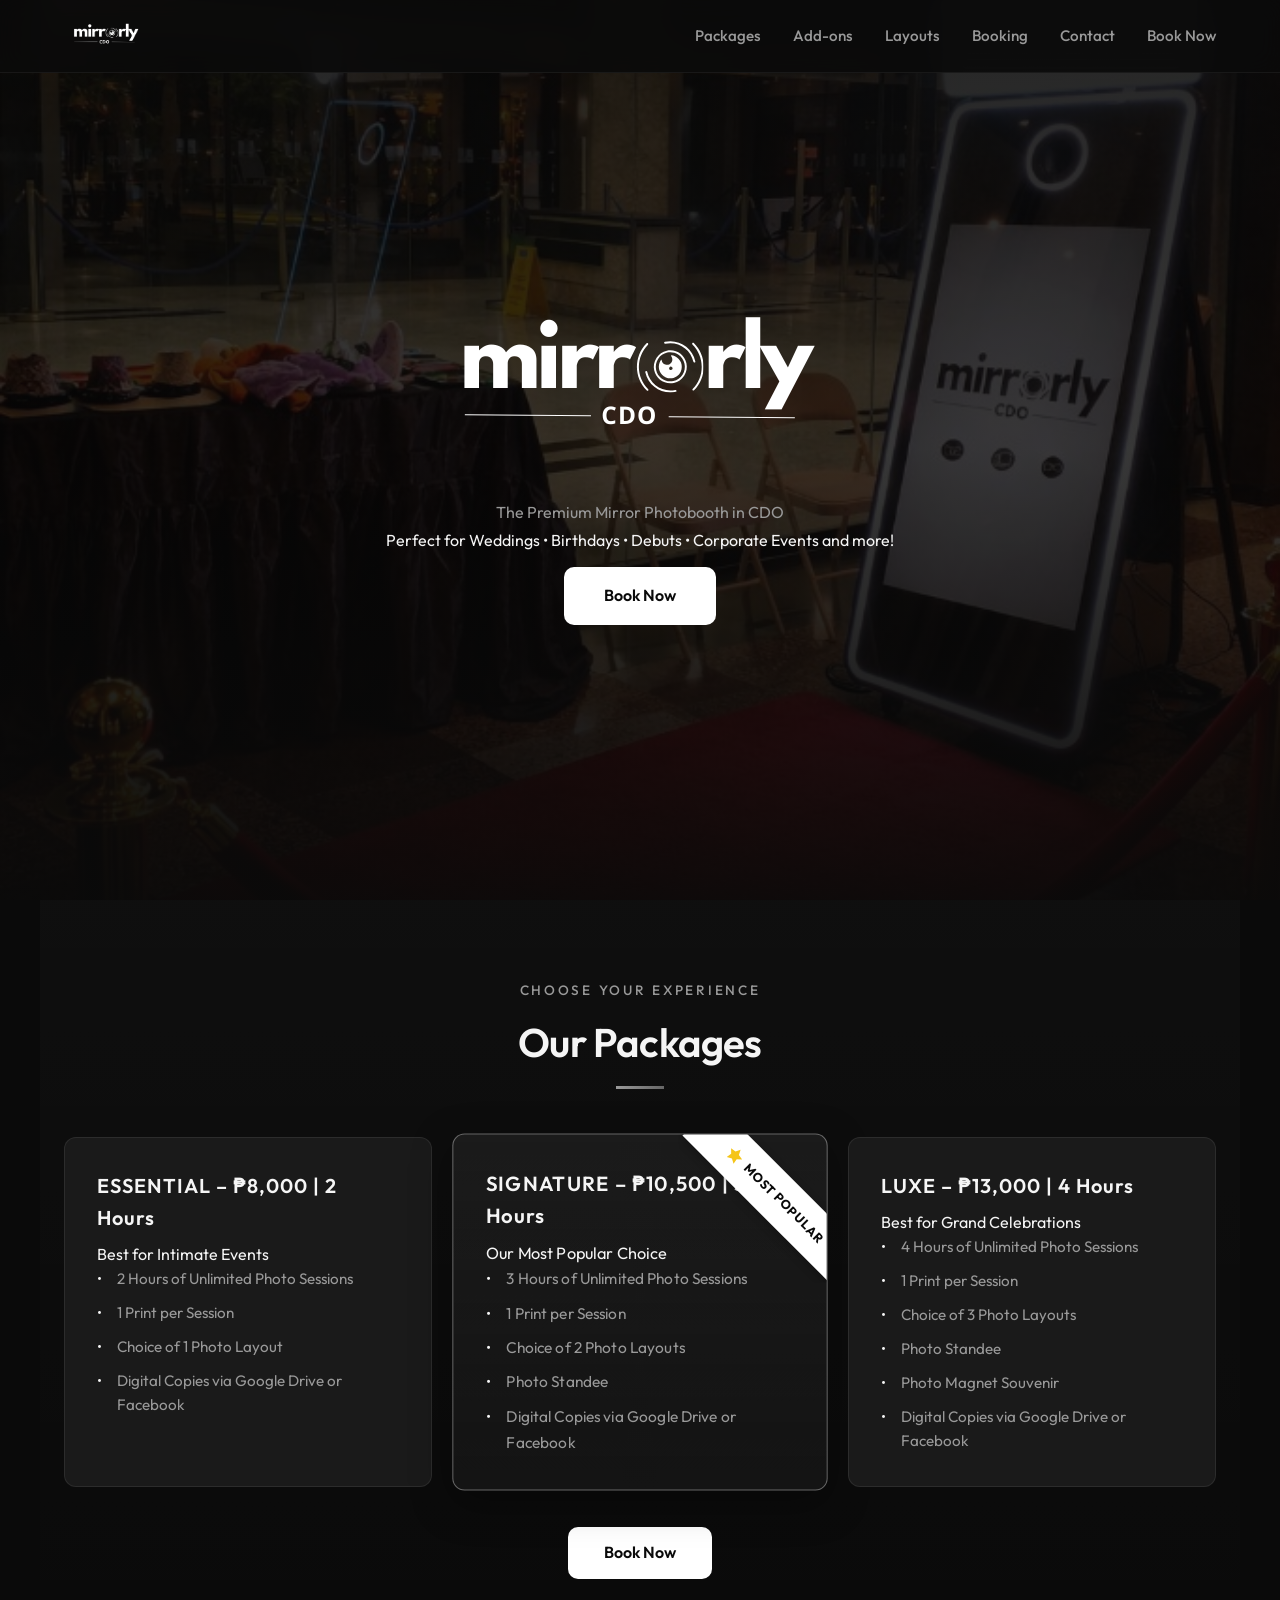
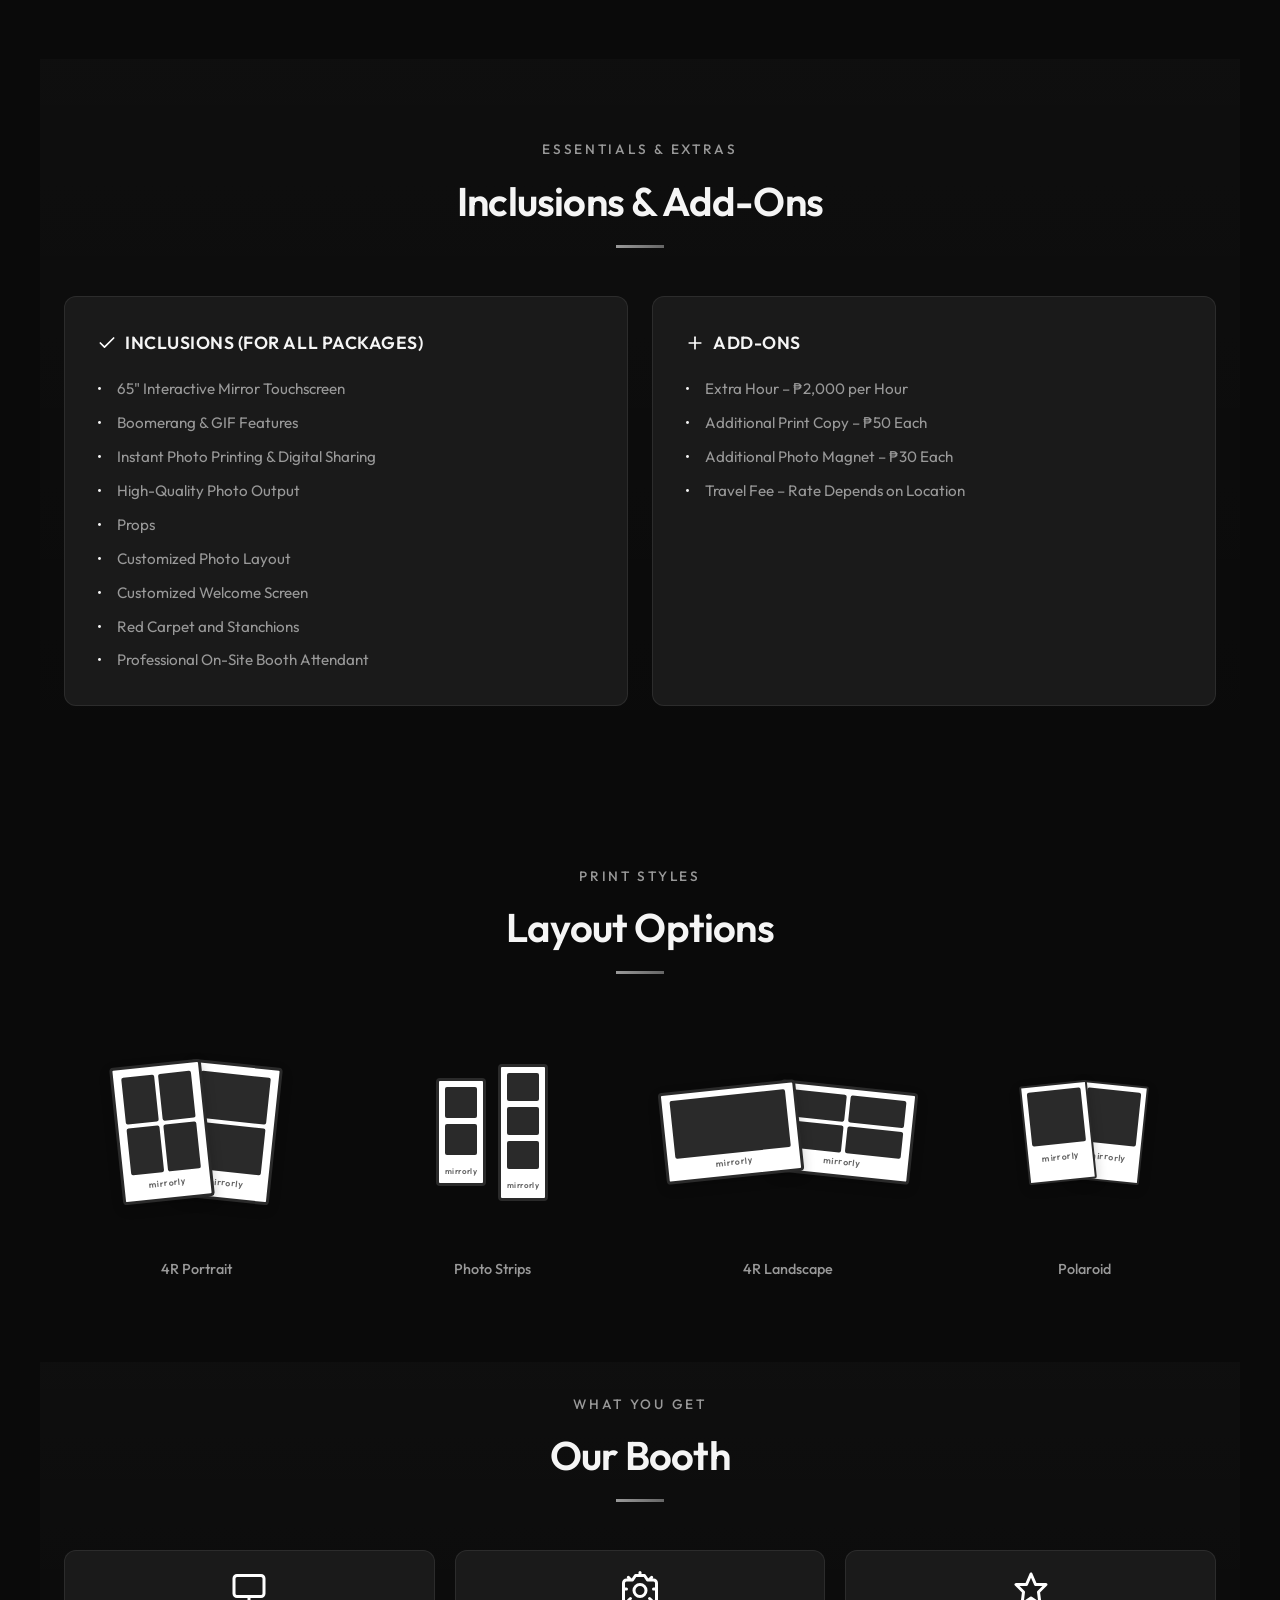
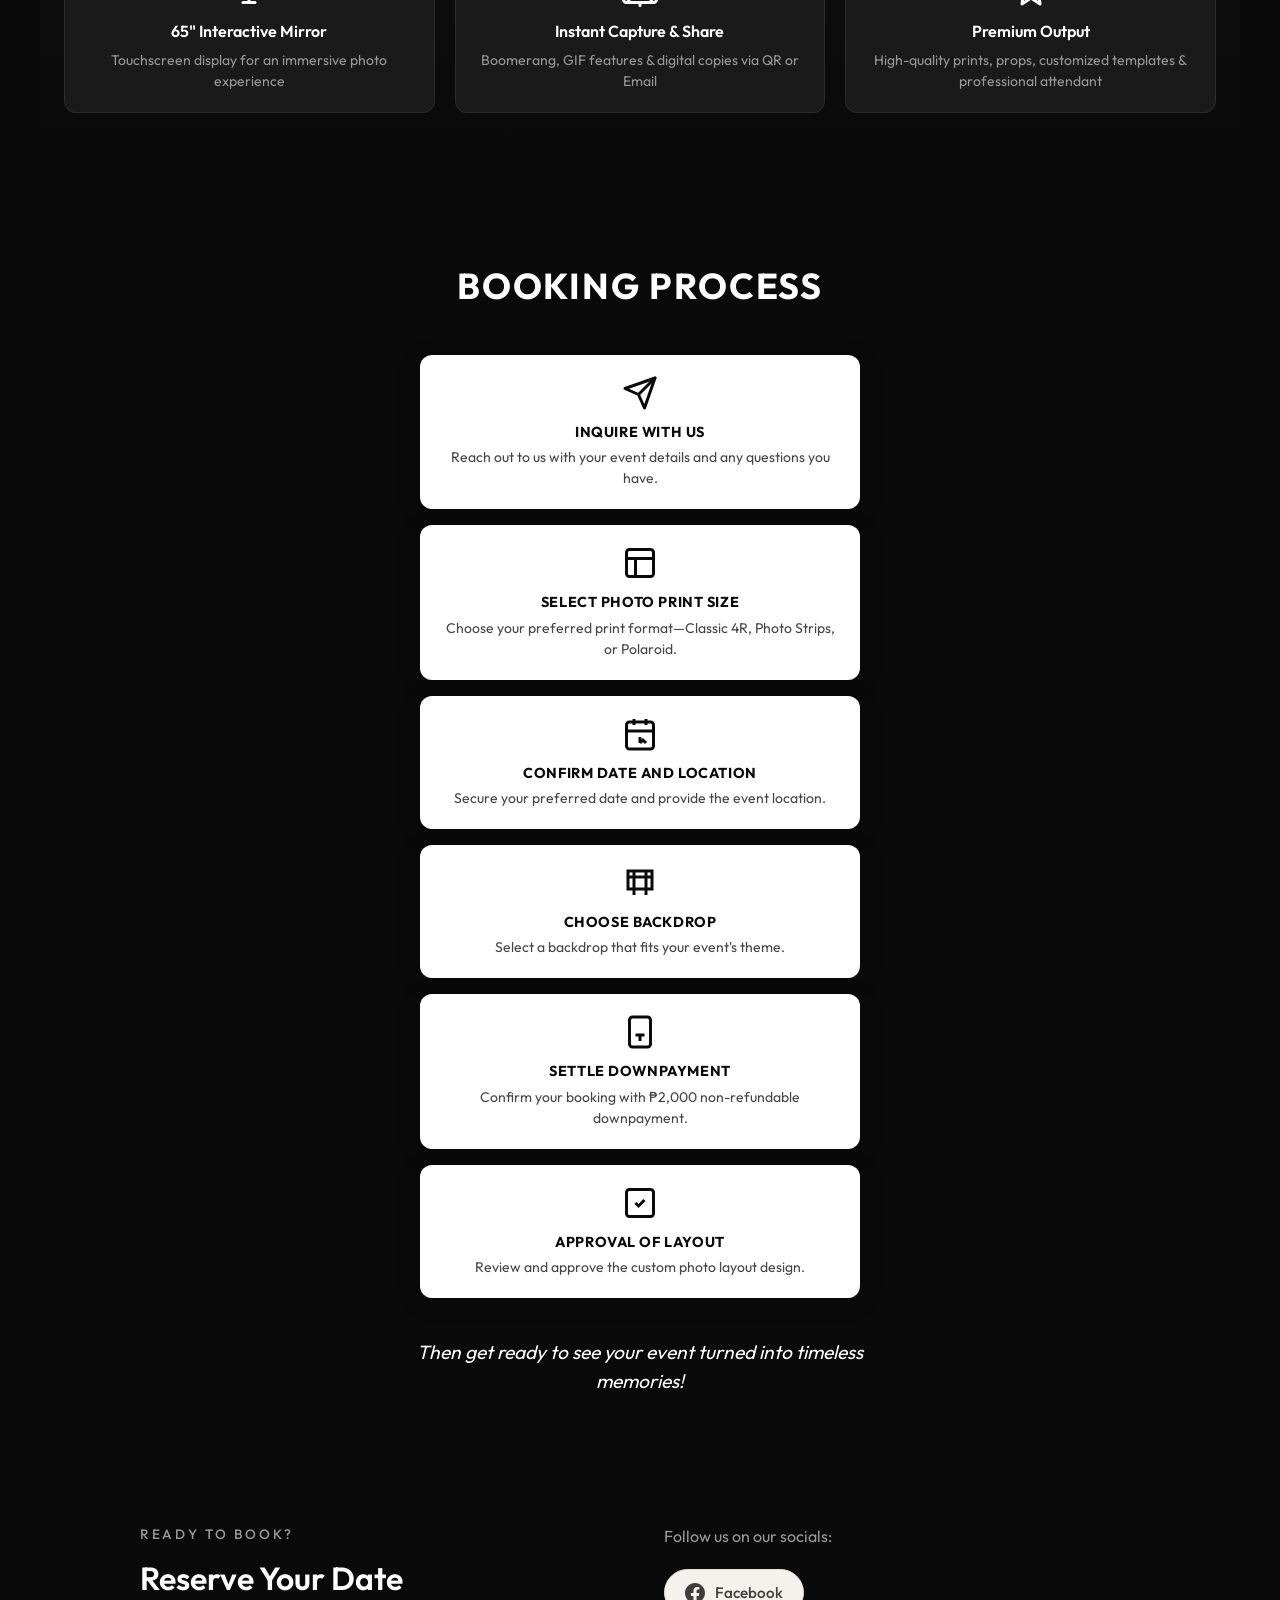
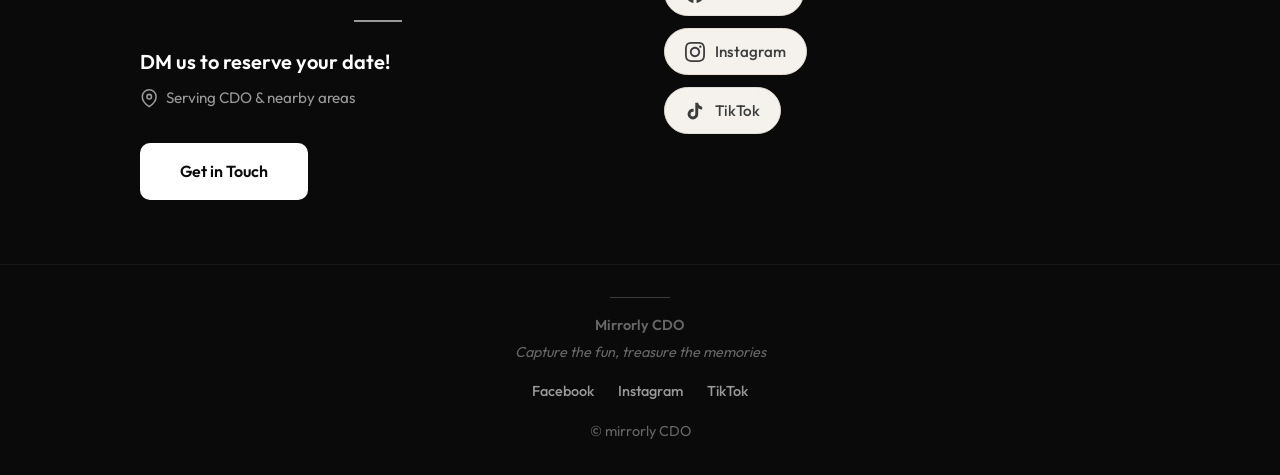
==== commit 291f0415: "x" ====
--- a/index.html
+++ b/index.html
@@ -1,361 +1,665 @@
 <!DOCTYPE html>
 <html lang="en">
-<head>
-  <meta charset="UTF-8">
-  <meta name="viewport" content="width=device-width, initial-scale=1.0, viewport-fit=cover">
-  <title>Mirrorly CDO | Interactive Photobooth in CDO </title>
-  <link rel="stylesheet" href="styles.css">
-  <link rel="preconnect" href="https://fonts.googleapis.com">
-  <link rel="preconnect" href="https://fonts.gstatic.com" crossorigin>
-  <link href="https://fonts.googleapis.com/css2?family=Outfit:wght@300;400;500;600;700&display=swap" rel="stylesheet">
-  <meta name="description" content="Mirrorly CDO offers premium mirror photobooth services in Cagayan de Oro for weddings, birthdays, and corporate events. Book now today!">
-<meta name="keywords" content="Mirrorly CDO, interactive photoobooth cdo, photobooth CDO, mirror photobooth cdo, mirror photobooth Cagayan de Oro, event photobooth CDO">
-<script type="application/ld+json">
-  {
-    "@context": "https://schema.org",
-    "@type": "LocalBusiness",
-    "name": "Mirrorly CDO",
-    "url": "https://mirrorlycdo.netlify.app",
-    "sameAs": [
-      "https://www.facebook.com/mirrorly.cdo",
-      "https://www.instagram.com/mirrorly.cdo"
-    ],
-    "address": {
-      "@type": "PostalAddress",
-      "addressLocality": "Cagayan de Oro",
-      "addressCountry": "PH"
-    }
-  }
-  </script>
-</head>
-<body>
-  <header class="header">
-    <nav class="nav">
-      <a href="#" class="logo">
-        <img src="assets/mirrorly_cdo_logo_white.png" alt="mirrorly CDO" class="logo-img">
-      </a>
-      <ul class="nav-links" id="nav-links">
-        <li><a href="#packages">Packages</a></li>
-        <li><a href="#addons">Add-ons</a></li>
-        <li><a href="#layouts">Layouts</a></li>
-        <li><a href="#booking-process">Booking</a></li>
-        <li><a href="#contact">Contact</a></li>
-        <li><a href="https://m.me/mirrorly.cdo" target="_blank" rel="noopener noreferrer" class="nav-book-now">Book Now</a></li>
-      </ul>
-      <button type="button" class="nav-toggle" id="nav-toggle" aria-label="Toggle menu" aria-expanded="false">
-        <span></span>
-        <span></span>
-        <span></span>
-      </button>
-    </nav>
-  </header>
-
-  <main>
-    <section class="hero">
-      <div class="hero-bg" style="background-image: url('assets/for_bg--far-187b525d-6fd7-469d-a0a5-de0fd7816675.png');"></div>
-      <div class="hero-overlay"></div>
-      <div class="hero-content" style="--hero-gap: 0.15rem;">
-        <img src="assets/mirrorly_cdo_logo_white.png" alt="mirrorly CDO" class="hero-logo" style="margin-bottom: 0.15rem;">
-        <div class="hero-divider" style="margin: 0.15rem auto;"></div>
-        <p class="hero-tagline" style="margin: 0;">The Premium Mirror Photobooth in CDO</p>
-        <p class="hero-events" style="margin-top: 0.15rem;">Perfect for Weddings • Birthdays • Debuts • Corporate Events and more!</p>
-        <a href="https://m.me/mirrorly.cdo" target="_blank" rel="noopener noreferrer" class="cta-button hero-book-button">Book Now</a>
-        <a href="#packages" class="hero-scroll" aria-label="Scroll to packages">
-          <span class="hero-scroll-icon"></span>
+  <head>
+    <meta charset="UTF-8" />
+    <meta
+      name="viewport"
+      content="width=device-width, initial-scale=1.0, viewport-fit=cover"
+    />
+    <title>Mirrorly CDO | Interactive Photobooth in CDO</title>
+    <link rel="stylesheet" href="styles.css" />
+    <link rel="preconnect" href="https://fonts.googleapis.com" />
+    <link rel="preconnect" href="https://fonts.gstatic.com" crossorigin />
+    <link
+      href="https://fonts.googleapis.com/css2?family=Outfit:wght@300;400;500;600;700&display=swap"
+      rel="stylesheet"
+    />
+    <link rel="icon" href="assets/favicon.png" type="image/png" />
+
+    <!-- Internal CSS for Favicon -->
+    <style>
+      link[rel="icon"] {
+        border-radius: 50%;
+      }
+    </style>
+
+    <meta
+      name="description"
+      content="Mirrorly CDO offers premium mirror photobooth services in Cagayan de Oro for weddings, birthdays, and corporate events. Book now today!"
+    />
+    <meta
+      name="keywords"
+      content="Mirrorly CDO, interactive photoobooth cdo, photobooth CDO, mirror photobooth cdo, mirror photobooth Cagayan de Oro, event photobooth CDO"
+    />
+    <script type="application/ld+json">
+      {
+        "@context": "https://schema.org",
+        "@type": "LocalBusiness",
+        "name": "Mirrorly CDO",
+        "url": "https://mirrorlycdo.netlify.app",
+        "sameAs": [
+          "https://www.facebook.com/mirrorly.cdo",
+          "https://www.instagram.com/mirrorly.cdo"
+        ],
+        "address": {
+          "@type": "PostalAddress",
+          "addressLocality": "Cagayan de Oro",
+          "addressCountry": "PH"
+        }
+      }
+    </script>
+  </head>
+  <body>
+    <header class="header">
+      <nav class="nav">
+        <a href="#" class="logo">
+          <img
+            src="assets/mirrorly_cdo_logo_white.png"
+            alt="mirrorly CDO"
+            class="logo-img"
+          />
         </a>
-      </div>
-    </section>
-
-    <section id="packages" class="section packages section-alt">
-      <div class="section-header">
-        <span class="section-label">Choose your experience</span>
-        <h2 class="section-title">Our Packages</h2>
-        <div class="section-title-line"></div>
-      </div>
-      <div class="packages-grid">
-        <article class="package-card">
-          <h3 class="package-name">ESSENTIAL</h3>
-          <p class="package-price">₱8,000 <span class="package-duration">| 2 Hours</span></p>
-          <ul class="package-features">
-            <li>2 hours of unlimited photo sessions with 1 print per session</li>
-            <li>1 photo layout</li>
-            <li>Digital copies via Facebook or Google Drive</li>
-          </ul>
-        </article>
-        <article class="package-card package-featured">
-          <span class="package-badge-wrap" aria-hidden="true">
-            <span class="package-badge">
-              <svg class="package-badge-star" viewBox="0 0 24 24" fill="currentColor"><path d="M12 2l3.09 6.26L22 9.27l-5 4.87 1.18 6.88L12 17.77l-6.18 3.25L7 14.14 2 9.27l6.91-1.01L12 2z"/></svg>
-              Most Popular
+        <ul class="nav-links" id="nav-links">
+          <li><a href="#packages">Packages</a></li>
+          <li><a href="#addons">Add-ons</a></li>
+          <li><a href="#layouts">Layouts</a></li>
+          <li><a href="#booking-process">Booking</a></li>
+          <li><a href="#contact">Contact</a></li>
+          <li>
+            <a
+              href="https://m.me/mirrorly.cdo"
+              target="_blank"
+              rel="noopener noreferrer"
+              class="nav-book-now"
+              >Book Now</a
+            >
+          </li>
+        </ul>
+        <button
+          type="button"
+          class="nav-toggle"
+          id="nav-toggle"
+          aria-label="Toggle menu"
+          aria-expanded="false"
+        >
+          <span></span>
+          <span></span>
+          <span></span>
+        </button>
+      </nav>
+    </header>
+
+    <main>
+      <section class="hero">
+        <div
+          class="hero-bg"
+          style="
+            background-image: url('assets/for_bg--far-187b525d-6fd7-469d-a0a5-de0fd7816675.png');
+          "
+        ></div>
+        <div class="hero-overlay"></div>
+        <div class="hero-content" style="--hero-gap: 0.15rem">
+          <img
+            src="assets/mirrorly_cdo_logo_white.png"
+            alt="mirrorly CDO"
+            class="hero-logo"
+            style="margin-bottom: 0.15rem"
+          />
+          <div class="hero-divider" style="margin: 0.15rem auto"></div>
+          <p class="hero-tagline" style="margin: 0">
+            The Premium Mirror Photobooth in CDO
+          </p>
+          <p class="hero-events" style="margin-top: 0.15rem">
+            Perfect for Weddings • Birthdays • Debuts • Corporate Events and
+            more!
+          </p>
+          <a
+            href="https://m.me/mirrorly.cdo"
+            target="_blank"
+            rel="noopener noreferrer"
+            class="cta-button hero-book-button"
+            >Book Now</a
+          >
+          <a
+            href="#packages"
+            class="hero-scroll"
+            aria-label="Scroll to packages"
+          >
+            <span class="hero-scroll-icon"></span>
+          </a>
+        </div>
+      </section>
+
+      <section id="packages" class="section packages section-alt">
+        <div class="section-header">
+          <span class="section-label">Choose Your Experience</span>
+          <h2 class="section-title">Our Packages</h2>
+          <div class="section-title-line"></div>
+        </div>
+        <div class="packages-grid">
+          <article class="package-card">
+            <h3 class="package-name">ESSENTIAL – ₱8,000 | 2 Hours</h3>
+            <p class="package-description">Best for Intimate Events</p>
+            <ul class="package-features">
+              <li>2 Hours of Unlimited Photo Sessions</li>
+              <li>1 Print per Session</li>
+              <li>Choice of 1 Photo Layout</li>
+              <li>Digital Copies via Google Drive or Facebook</li>
+            </ul>
+          </article>
+          <article class="package-card package-featured">
+            <span class="package-badge-wrap" aria-hidden="true">
+              <span class="package-badge">
+                <svg
+                  class="package-badge-star"
+                  viewBox="0 0 24 24"
+                  fill="currentColor"
+                >
+                  <path
+                    d="M12 2l3.09 6.26L22 9.27l-5 4.87 1.18 6.88L12 17.77l-6.18 3.25L7 14.14 2 9.27l6.91-1.01L12 2z"
+                  />
+                </svg>
+                Most Popular
+              </span>
             </span>
-          </span>
-          <h3 class="package-name">SIGNATURE</h3>
-          <p class="package-price">₱10,500 <span class="package-duration">| 3 Hours</span></p>
-          <ul class="package-features">
-            <li>3 hours of unlimited photo sessions with 1 print per session</li>
-            <li>2 photo layouts</li>
-            <li>Photo standee</li>
-            <li>Digital copies via Facebook or Google Drive</li>
-          </ul>
-        </article>
-        <article class="package-card">
-          <h3 class="package-name">LUXE</h3>
-          <p class="package-price">₱13,000 <span class="package-duration">| 4 Hours</span></p>
-          <ul class="package-features">
-            <li>4 hours of unlimited photo sessions with 1 print per session</li>
-            <li>3 photo layouts</li>
-            <li>Photo standee</li>
-            <li>Magnet Souvenir</li>
-            <li>Digital copies via Facebook or Google Drive</li>
-          </ul>
-        </article>
-      </div>
-      <div class="section-cta">
-        <a href="https://m.me/mirrorly.cdo" target="_blank" rel="noopener noreferrer" class="cta-button">Book Now</a>
-      </div>
-    </section>
-
-    <section id="addons" class="section addons-inclusions section-alt">
-      <div class="section-header">
-        <span class="section-label">Extras & essentials</span>
-        <h2 class="section-title">Add-ons & Inclusions</h2>
-        <div class="section-title-line"></div>
-      </div>
-      <div class="addons-inclusions-grid">
-        <div class="addons-card">
-          <h3 class="addons-title">
-            <span class="title-icon" aria-hidden="true">
-              <svg viewBox="0 0 24 24" fill="none" stroke="currentColor" stroke-width="2" stroke-linecap="round" stroke-linejoin="round"><line x1="12" y1="5" x2="12" y2="19"/><line x1="5" y1="12" x2="19" y2="12"/></svg>
-            </span>
-            ADD-ONS
-          </h3>
-          <ul class="addons-list">
-            <li>Extra hour – ₱2,000 per hour</li>
-            <li>Extra prints – ₱50 per photo</li>
-            <li>Souvenir magnet – ₱30 each</li>
-            <li>Travel fee – rate depends on location</li>
-          </ul>
-        </div>
-        <div class="inclusions-card">
-          <h3 class="inclusions-title">
-            <span class="title-icon" aria-hidden="true">
-              <svg viewBox="0 0 24 24" fill="none" stroke="currentColor" stroke-width="2" stroke-linecap="round" stroke-linejoin="round"><polyline points="20 6 9 17 4 12"/></svg>
-            </span>
-            INCLUSIONS (FOR ALL PACKAGES)
-          </h3>
-          <ul class="inclusions-list">
-            <li>65" Interactive Mirror Touchscreen</li>
-            <li>Boomerang & GIF features</li>
-            <li>Instant photo capture & sharing</li>
-            <li>High-quality photo output</li>
-            <li>Props</li>
-            <li>Customized photo template</li>
-            <li>Customized welcome screen</li>
-            <li>Red carpet and stanchions</li>
-            <li>Professional on-site booth attendant</li>
-          </ul>
-        </div>
-      </div>
-    </section>
-
-    <section id="layouts" class="section layouts">
-      <div class="section-header">
-        <span class="section-label">Print styles</span>
-        <h2 class="section-title">Layout Options</h2>
-        <div class="section-title-line"></div>
-      </div>
-      <div class="layouts-grid">
-        <div class="layout-card">
-          <div class="layout-visual layout-portrait layout-two-frames">
-            <div class="layout-frame frame-1">
-              <div class="layout-grid-4">
-                <span></span><span></span><span></span><span></span>
-              </div>
-              <div class="frame-footer">mirrorly</div>
-            </div>
-            <div class="layout-frame frame-2">
-              <div class="layout-grid-2 vertical">
+            <h3 class="package-name">SIGNATURE – ₱10,500 | 3 Hours</h3>
+            <p class="package-description">Our Most Popular Choice</p>
+            <ul class="package-features">
+              <li>3 Hours of Unlimited Photo Sessions</li>
+              <li>1 Print per Session</li>
+              <li>Choice of 2 Photo Layouts</li>
+              <li>Photo Standee</li>
+              <li>Digital Copies via Google Drive or Facebook</li>
+            </ul>
+          </article>
+          <article class="package-card">
+            <h3 class="package-name">LUXE – ₱13,000 | 4 Hours</h3>
+            <p class="package-description">Best for Grand Celebrations</p>
+            <ul class="package-features">
+              <li>4 Hours of Unlimited Photo Sessions</li>
+              <li>1 Print per Session</li>
+              <li>Choice of 3 Photo Layouts</li>
+              <li>Photo Standee</li>
+              <li>Photo Magnet Souvenir</li>
+              <li>Digital Copies via Google Drive or Facebook</li>
+            </ul>
+          </article>
+        </div>
+        <div class="section-cta">
+          <a
+            href="https://m.me/mirrorly.cdo"
+            target="_blank"
+            rel="noopener noreferrer"
+            class="cta-button"
+            >Book Now</a
+          >
+        </div>
+      </section>
+
+      <section id="addons" class="section addons-inclusions section-alt">
+        <div class="section-header">
+          <span class="section-label">Essentials & Extras</span>
+          <h2 class="section-title">Inclusions & Add-Ons</h2>
+          <div class="section-title-line"></div>
+        </div>
+        <div class="addons-inclusions-grid">
+          <!-- Inclusions Card (Now First) -->
+          <div class="inclusions-card">
+            <h3 class="inclusions-title">
+              <span class="title-icon" aria-hidden="true">
+                <svg
+                  viewBox="0 0 24 24"
+                  fill="none"
+                  stroke="currentColor"
+                  stroke-width="2"
+                  stroke-linecap="round"
+                  stroke-linejoin="round"
+                >
+                  <polyline points="20 6 9 17 4 12" />
+                </svg>
+              </span>
+              INCLUSIONS (FOR ALL PACKAGES)
+            </h3>
+            <ul class="inclusions-list">
+              <li>65" Interactive Mirror Touchscreen</li>
+              <li>Boomerang & GIF Features</li>
+              <li>Instant Photo Printing & Digital Sharing</li>
+              <li>High-Quality Photo Output</li>
+              <li>Props</li>
+              <li>Customized Photo Layout</li>
+              <li>Customized Welcome Screen</li>
+              <li>Red Carpet and Stanchions</li>
+              <li>Professional On-Site Booth Attendant</li>
+            </ul>
+          </div>
+
+          <!-- Add-ons Card (Now Second) -->
+          <div class="addons-card">
+            <h3 class="addons-title">
+              <span class="title-icon" aria-hidden="true">
+                <svg
+                  viewBox="0 0 24 24"
+                  fill="none"
+                  stroke="currentColor"
+                  stroke-width="2"
+                  stroke-linecap="round"
+                  stroke-linejoin="round"
+                >
+                  <line x1="12" y1="5" x2="12" y2="19" />
+                  <line x1="5" y1="12" x2="19" y2="12" />
+                </svg>
+              </span>
+              ADD-ONS
+            </h3>
+            <ul class="addons-list">
+              <li>Extra Hour – ₱2,000 per Hour</li>
+              <li>Additional Print Copy – ₱50 Each</li>
+              <li>Additional Photo Magnet – ₱30 Each</li>
+              <li>Travel Fee – Rate Depends on Location</li>
+            </ul>
+          </div>
+        </div>
+      </section>
+      <section id="layouts" class="section layouts">
+        <div class="section-header">
+          <span class="section-label">Print styles</span>
+          <h2 class="section-title">Layout Options</h2>
+          <div class="section-title-line"></div>
+        </div>
+        <div class="layouts-grid">
+          <div class="layout-card">
+            <div class="layout-visual layout-portrait layout-two-frames">
+              <div class="layout-frame frame-1">
+                <div class="layout-grid-4">
+                  <span></span><span></span><span></span><span></span>
+                </div>
+                <div class="frame-footer">mirrorly</div>
+              </div>
+              <div class="layout-frame frame-2">
+                <div class="layout-grid-2 vertical">
+                  <span></span><span></span>
+                </div>
+                <div class="frame-footer">mirrorly</div>
+              </div>
+            </div>
+            <p class="layout-name">4R Portrait</p>
+          </div>
+          <div class="layout-card">
+            <div class="layout-visual layout-strips">
+              <div class="layout-strip">
                 <span></span><span></span>
-              </div>
-              <div class="frame-footer">mirrorly</div>
-            </div>
-          </div>
-          <p class="layout-name">4R Portrait</p>
-        </div>
-        <div class="layout-card">
-          <div class="layout-visual layout-strips">
-            <div class="layout-strip">
-              <span></span><span></span>
-              <div class="frame-footer">mirrorly</div>
-            </div>
-            <div class="layout-strip">
-              <span></span><span></span><span></span>
-              <div class="frame-footer">mirrorly</div>
-            </div>
-          </div>
-          <p class="layout-name">Photo Strips</p>
-        </div>
-        <div class="layout-card">
-          <div class="layout-visual layout-landscape layout-two-frames">
-            <div class="layout-frame landscape frame-1">
-              <div class="layout-single">
-                <span></span>
-              </div>
-              <div class="frame-footer">mirrorly</div>
-            </div>
-            <div class="layout-frame landscape frame-2">
-              <div class="layout-grid-4">
-                <span></span><span></span><span></span><span></span>
-              </div>
-              <div class="frame-footer">mirrorly</div>
-            </div>
-          </div>
-          <p class="layout-name">4R Landscape</p>
-        </div>
-        <div class="layout-card">
-          <div class="layout-visual layout-polaroid layout-two-frames">
-            <div class="polaroid-frame frame-1">
-              <div class="polaroid-photo"></div>
-              <div class="polaroid-footer">mirrorly</div>
-            </div>
-            <div class="polaroid-frame frame-2">
-              <div class="polaroid-photo"></div>
-              <div class="polaroid-footer">mirrorly</div>
-            </div>
-          </div>
-          <p class="layout-name">Polaroid</p>
-        </div>
-      </div>
-    </section>
-
-    <section class="section gallery section-alt">
-      <div class="section-header">
-        <span class="section-label">What you get</span>
-        <h2 class="section-title">Our Booth</h2>
-        <div class="section-title-line"></div>
-      </div>
-      <div class="booth-cards">
-        <div class="booth-card">
-          <div class="booth-card-icon" aria-hidden="true">
-            <svg viewBox="0 0 24 24" fill="none" stroke="currentColor" stroke-width="2" stroke-linecap="round" stroke-linejoin="round"><rect x="2" y="3" width="20" height="14" rx="2"/><path d="M8 21h8"/><path d="M12 17v4"/></svg>
-          </div>
-          <h3>65" Interactive Mirror</h3>
-          <p>Touchscreen display for an immersive photo experience</p>
-        </div>
-        <div class="booth-card">
-          <div class="booth-card-icon" aria-hidden="true">
-            <svg viewBox="0 0 24 24" fill="none" stroke="currentColor" stroke-width="2" stroke-linecap="round" stroke-linejoin="round"><path d="M23 19a2 2 0 0 1-2 2H3a2 2 0 0 1-2-2V8a2 2 0 0 1 2-2h4l2-3h6l2 3h4a2 2 0 0 1 2 2z"/><circle cx="12" cy="13" r="4"/><path d="M12 1v2"/><path d="M12 21v2"/><path d="M4.22 4.22l1.42 1.42"/><path d="M18.36 18.36l1.42 1.42"/><path d="M1 12h2"/><path d="M21 12h2"/><path d="M4.22 19.78l1.42-1.42"/><path d="M18.36 5.64l1.42-1.42"/></svg>
-          </div>
-          <h3>Instant Capture & Share</h3>
-          <p>Boomerang, GIF features & digital copies via QR or Email</p>
-        </div>
-        <div class="booth-card">
-          <div class="booth-card-icon" aria-hidden="true">
-            <svg viewBox="0 0 24 24" fill="none" stroke="currentColor" stroke-width="2" stroke-linecap="round" stroke-linejoin="round"><polygon points="12 2 15 9 22 9 17 14 18 22 12 18 6 22 7 14 2 9 9 9"/></svg>
-          </div>
-          <h3>Premium Output</h3>
-          <p>High-quality prints, props, customized templates & professional attendant</p>
-        </div>
-      </div>
-    </section>
-
-    <section id="booking-process" class="section booking-process">
-      <h2 class="booking-process-title">BOOKING PROCESS</h2>
-      <div class="booking-steps">
-        <div class="booking-step-card">
-          <div class="booking-step-icon" aria-hidden="true">
-            <svg viewBox="0 0 24 24" fill="none" stroke="currentColor" stroke-width="2" stroke-linecap="round" stroke-linejoin="round"><path d="M22 2L11 13"/><path d="M22 2L15 22L11 13L2 9L22 2Z"/></svg>
-          </div>
-          <h3 class="booking-step-title">INQUIRE WITH US</h3>
-          <p class="booking-step-desc">Reach out to us with your event details and any questions you have.</p>
-        </div>
-        <div class="booking-step-card">
-          <div class="booking-step-icon" aria-hidden="true">
-            <svg viewBox="0 0 24 24" fill="none" stroke="currentColor" stroke-width="2"><rect x="3" y="3" width="18" height="18" rx="2"/><path d="M3 9h18"/><path d="M9 21V9"/></svg>
-          </div>
-          <h3 class="booking-step-title">SELECT PHOTO PRINT SIZE</h3>
-          <p class="booking-step-desc">Choose your preferred print format—Classic 4R, Photo Strips, or Polaroid.</p>
-        </div>
-        <div class="booking-step-card">
-          <div class="booking-step-icon" aria-hidden="true">
-            <svg viewBox="0 0 24 24" fill="none" stroke="currentColor" stroke-width="2"><rect x="3" y="4" width="18" height="18" rx="2"/><path d="M16 2v4"/><path d="M8 2v4"/><path d="M3 10h18"/><path d="M12 18l2-2 2 2"/><path d="M12 14v4"/></svg>
-          </div>
-          <h3 class="booking-step-title">CONFIRM DATE AND LOCATION</h3>
-          <p class="booking-step-desc">Secure your preferred date and provide the event location.</p>
-        </div>
-        <div class="booking-step-card">
-          <div class="booking-step-icon" aria-hidden="true">
-            <svg viewBox="0 0 24 24" fill="none" stroke="currentColor" stroke-width="2"><path d="M4 4h16v12H4z"/><path d="M4 8h16"/><path d="M8 4v16"/><path d="M16 4v16"/></svg>
-          </div>
-          <h3 class="booking-step-title">CHOOSE BACKDROP</h3>
-          <p class="booking-step-desc">Select a backdrop that fits your event's theme.</p>
-        </div>
-        <div class="booking-step-card">
-          <div class="booking-step-icon" aria-hidden="true">
-            <svg viewBox="0 0 24 24" fill="none" stroke="currentColor" stroke-width="2"><rect x="5" y="2" width="14" height="20" rx="2"/><path d="M12 18v-4"/><path d="M12 10v0"/><path d="M9 14h6"/></svg>
-          </div>
-          <h3 class="booking-step-title">SETTLE DOWNPAYMENT</h3>
-          <p class="booking-step-desc">Confirm your booking with ₱2,000 non-refundable downpayment.</p>
-        </div>
-        <div class="booking-step-card">
-          <div class="booking-step-icon" aria-hidden="true">
-            <svg viewBox="0 0 24 24" fill="none" stroke="currentColor" stroke-width="2"><rect x="3" y="3" width="18" height="18" rx="2"/><path d="M9 12l2 2 4-4"/></svg>
-          </div>
-          <h3 class="booking-step-title">APPROVAL OF LAYOUT</h3>
-          <p class="booking-step-desc">Review and approve the custom photo layout design.</p>
-        </div>
-      </div>
-      <p class="booking-process-tagline">Then get ready to see your event turned into timeless memories!</p>
-    </section>
-
-    <section id="contact" class="section contact">
-      <div class="contact-section">
-        <div class="contact-left">
-          <span class="contact-label">READY TO BOOK?</span>
-          <h2 class="contact-title">Reserve Your Date</h2>
-          <div class="contact-divider"></div>
-          <p class="contact-cta">DM us to reserve your date!</p>
-          <p class="contact-location">
-            <span class="location-icon" aria-hidden="true">
-              <svg viewBox="0 0 24 24" fill="none" stroke="currentColor" stroke-width="2" stroke-linecap="round" stroke-linejoin="round"><path d="M21 10c0 7-9 13-9 13s-9-6-9-13a9 9 0 0 1 18 0z"/><circle cx="12" cy="10" r="3"/></svg>
-            </span>
-            Serving CDO & nearby areas
-          </p>
-          <a href="https://m.me/mirrorly.cdo/" target="_blank" rel="noopener noreferrer" class="cta-button">Get in Touch</a>
-        </div>
-        <div class="contact-right">
-          <p class="socials-heading">Follow us on our socials:</p>
-          <div class="social-buttons">
-            <a href="https://www.facebook.com/share/1XdLKuTRFL/?mibextid=wwXIfr" target="_blank" rel="noopener noreferrer" class="social-btn" aria-label="Facebook">
-              <svg class="social-btn-icon" viewBox="0 0 24 24" fill="currentColor" aria-hidden="true"><path d="M24 12.073c0-6.627-5.373-12-12-12s-12 5.373-12 12c0 5.99 4.388 10.954 10.125 11.854v-8.385H7.078v-3.47h3.047V9.43c0-3.007 1.792-4.669 4.533-4.669 1.312 0 2.686.235 2.686.235v2.953H15.83c-1.491 0-1.956.925-1.956 1.874v2.25h3.328l-.532 3.47h-2.796v8.385C19.612 23.027 24 18.062 24 12.073z"/></svg>
-              Facebook
-            </a>
-            <a href="https://www.instagram.com/mirrorly.cdo?igsh=czVxZ3ZiazJndTY0" target="_blank" rel="noopener noreferrer" class="social-btn" aria-label="Instagram">
-              <svg class="social-btn-icon" viewBox="0 0 24 24" fill="currentColor" aria-hidden="true"><path d="M12 2.163c3.204 0 3.584.012 4.85.07 3.252.148 4.771 1.691 4.919 4.919.058 1.265.069 1.645.069 4.849 0 3.205-.012 3.584-.069 4.849-.149 3.225-1.664 4.771-4.919 4.919-1.266.058-1.644.07-4.85.07-3.204 0-3.584-.012-4.849-.07-3.26-.149-4.771-1.699-4.919-4.92-.058-1.265-.07-1.644-.07-4.849 0-3.204.013-3.583.07-4.849.149-3.227 1.664-4.771 4.919-4.919 1.266-.057 1.645-.069 4.849-.069zm0-2.163c-3.259 0-3.667.014-4.947.072-4.358.2-6.78 2.618-6.98 6.98-.059 1.281-.073 1.689-.073 4.948 0 3.259.014 3.668.072 4.948.2 4.358 2.618 6.78 6.98 6.98 1.281.058 1.689.072 4.948.072 3.259 0 3.668-.014 4.948-.072 4.354-.2 6.782-2.618 6.979-6.98.059-1.28.073-1.689.073-4.948 0-3.259-.014-3.667-.072-4.947-.196-4.354-2.617-6.78-6.979-6.98-1.281-.059-1.69-.073-4.949-.073zm0 5.838c-3.403 0-6.162 2.759-6.162 6.162s2.759 6.163 6.162 6.163 6.162-2.759 6.162-6.163c0-3.403-2.759-6.162-6.162-6.162zm0 10.162c-2.209 0-4-1.79-4-4 0-2.209 1.791-4 4-4s4 1.791 4 4c0 2.21-1.791 4-4 4zm6.406-11.845c-.796 0-1.441.645-1.441 1.44s.645 1.44 1.441 1.44c.795 0 1.439-.645 1.439-1.44s-.644-1.44-1.439-1.44z"/></svg>
-              Instagram
-            </a>
-            <a href="https://www.tiktok.com/@mirrorly.cdo?_r=1&_t=ZS-94EXi2f1rhA" target="_blank" rel="noopener noreferrer" class="social-btn" aria-label="TikTok">
-              <svg class="social-btn-icon" viewBox="0 0 24 24" fill="currentColor" aria-hidden="true"><path d="M19.59 6.69a4.83 4.83 0 0 1-3.77-4.25V2h-3.45v13.67a2.89 2.89 0 0 1-5.2 1.74 2.89 2.89 0 0 1 2.31-4.64 2.93 2.93 0 0 1 .88.13V9.4a6.84 6.84 0 0 0-1-.05A6.33 6.33 0 0 0 5 20.1a6.34 6.34 0 0 0 10.86-4.43v-7a8.16 8.16 0 0 0 4.77 1.52v-3.4a4.85 4.85 0 0 1-1-.1z"/></svg>
-              TikTok
-            </a>
-          </div>
-        </div>
-      </div>
-    </section>
-  </main>
-
-  <footer class="footer">
-    <div class="footer-line"></div>
-    <p class="footer-brand">Mirrorly CDO</p>
-    <p class="footer-tagline">Capture the fun, treasure the memories</p>
-    <nav class="footer-social" aria-label="Social links">
-      <a href="https://www.facebook.com/share/1XdLKuTRFL/?mibextid=wwXIfr" target="_blank" rel="noopener noreferrer" class="footer-social-link" aria-label="Facebook">Facebook</a>
-      <a href="https://www.instagram.com/mirrorly.cdo?igsh=czVxZ3ZiazJndTY0" target="_blank" rel="noopener noreferrer" class="footer-social-link" aria-label="Instagram">Instagram</a>
-      <a href="https://www.tiktok.com/@mirrorly.cdo?_r=1&_t=ZS-94EXi2f1rhA" target="_blank" rel="noopener noreferrer" class="footer-social-link" aria-label="TikTok">TikTok</a>
-    </nav>
-    <p class="footer-copy">&copy; mirrorly CDO</p>
-  </footer>
-
-  <script src="script.js"></script>
-</body>
+                <div class="frame-footer">mirrorly</div>
+              </div>
+              <div class="layout-strip">
+                <span></span><span></span><span></span>
+                <div class="frame-footer">mirrorly</div>
+              </div>
+            </div>
+            <p class="layout-name">Photo Strips</p>
+          </div>
+          <div class="layout-card">
+            <div class="layout-visual layout-landscape layout-two-frames">
+              <div class="layout-frame landscape frame-1">
+                <div class="layout-single">
+                  <span></span>
+                </div>
+                <div class="frame-footer">mirrorly</div>
+              </div>
+              <div class="layout-frame landscape frame-2">
+                <div class="layout-grid-4">
+                  <span></span><span></span><span></span><span></span>
+                </div>
+                <div class="frame-footer">mirrorly</div>
+              </div>
+            </div>
+            <p class="layout-name">4R Landscape</p>
+          </div>
+          <div class="layout-card">
+            <div class="layout-visual layout-polaroid layout-two-frames">
+              <div class="polaroid-frame frame-1">
+                <div class="polaroid-photo"></div>
+                <div class="polaroid-footer">mirrorly</div>
+              </div>
+              <div class="polaroid-frame frame-2">
+                <div class="polaroid-photo"></div>
+                <div class="polaroid-footer">mirrorly</div>
+              </div>
+            </div>
+            <p class="layout-name">Polaroid</p>
+          </div>
+        </div>
+      </section>
+
+      <section class="section gallery section-alt">
+        <div class="section-header">
+          <span class="section-label">What you get</span>
+          <h2 class="section-title">Our Booth</h2>
+          <div class="section-title-line"></div>
+        </div>
+        <div class="booth-cards">
+          <div class="booth-card">
+            <div class="booth-card-icon" aria-hidden="true">
+              <svg
+                viewBox="0 0 24 24"
+                fill="none"
+                stroke="currentColor"
+                stroke-width="2"
+                stroke-linecap="round"
+                stroke-linejoin="round"
+              >
+                <rect x="2" y="3" width="20" height="14" rx="2" />
+                <path d="M8 21h8" />
+                <path d="M12 17v4" />
+              </svg>
+            </div>
+            <h3>65" Interactive Mirror</h3>
+            <p>Touchscreen display for an immersive photo experience</p>
+          </div>
+          <div class="booth-card">
+            <div class="booth-card-icon" aria-hidden="true">
+              <svg
+                viewBox="0 0 24 24"
+                fill="none"
+                stroke="currentColor"
+                stroke-width="2"
+                stroke-linecap="round"
+                stroke-linejoin="round"
+              >
+                <path
+                  d="M23 19a2 2 0 0 1-2 2H3a2 2 0 0 1-2-2V8a2 2 0 0 1 2-2h4l2-3h6l2 3h4a2 2 0 0 1 2 2z"
+                />
+                <circle cx="12" cy="13" r="4" />
+                <path d="M12 1v2" />
+                <path d="M12 21v2" />
+                <path d="M4.22 4.22l1.42 1.42" />
+                <path d="M18.36 18.36l1.42 1.42" />
+                <path d="M1 12h2" />
+                <path d="M21 12h2" />
+                <path d="M4.22 19.78l1.42-1.42" />
+                <path d="M18.36 5.64l1.42-1.42" />
+              </svg>
+            </div>
+            <h3>Instant Capture & Share</h3>
+            <p>Boomerang, GIF features & digital copies via QR or Email</p>
+          </div>
+          <div class="booth-card">
+            <div class="booth-card-icon" aria-hidden="true">
+              <svg
+                viewBox="0 0 24 24"
+                fill="none"
+                stroke="currentColor"
+                stroke-width="2"
+                stroke-linecap="round"
+                stroke-linejoin="round"
+              >
+                <polygon
+                  points="12 2 15 9 22 9 17 14 18 22 12 18 6 22 7 14 2 9 9 9"
+                />
+              </svg>
+            </div>
+            <h3>Premium Output</h3>
+            <p>
+              High-quality prints, props, customized templates & professional
+              attendant
+            </p>
+          </div>
+        </div>
+      </section>
+
+      <section id="booking-process" class="section booking-process">
+        <h2 class="booking-process-title">BOOKING PROCESS</h2>
+        <div class="booking-steps">
+          <div class="booking-step-card">
+            <div class="booking-step-icon" aria-hidden="true">
+              <svg
+                viewBox="0 0 24 24"
+                fill="none"
+                stroke="currentColor"
+                stroke-width="2"
+                stroke-linecap="round"
+                stroke-linejoin="round"
+              >
+                <path d="M22 2L11 13" />
+                <path d="M22 2L15 22L11 13L2 9L22 2Z" />
+              </svg>
+            </div>
+            <h3 class="booking-step-title">INQUIRE WITH US</h3>
+            <p class="booking-step-desc">
+              Reach out to us with your event details and any questions you
+              have.
+            </p>
+          </div>
+          <div class="booking-step-card">
+            <div class="booking-step-icon" aria-hidden="true">
+              <svg
+                viewBox="0 0 24 24"
+                fill="none"
+                stroke="currentColor"
+                stroke-width="2"
+              >
+                <rect x="3" y="3" width="18" height="18" rx="2" />
+                <path d="M3 9h18" />
+                <path d="M9 21V9" />
+              </svg>
+            </div>
+            <h3 class="booking-step-title">SELECT PHOTO PRINT SIZE</h3>
+            <p class="booking-step-desc">
+              Choose your preferred print format—Classic 4R, Photo Strips, or
+              Polaroid.
+            </p>
+          </div>
+          <div class="booking-step-card">
+            <div class="booking-step-icon" aria-hidden="true">
+              <svg
+                viewBox="0 0 24 24"
+                fill="none"
+                stroke="currentColor"
+                stroke-width="2"
+              >
+                <rect x="3" y="4" width="18" height="18" rx="2" />
+                <path d="M16 2v4" />
+                <path d="M8 2v4" />
+                <path d="M3 10h18" />
+                <path d="M12 18l2-2 2 2" />
+                <path d="M12 14v4" />
+              </svg>
+            </div>
+            <h3 class="booking-step-title">CONFIRM DATE AND LOCATION</h3>
+            <p class="booking-step-desc">
+              Secure your preferred date and provide the event location.
+            </p>
+          </div>
+          <div class="booking-step-card">
+            <div class="booking-step-icon" aria-hidden="true">
+              <svg
+                viewBox="0 0 24 24"
+                fill="none"
+                stroke="currentColor"
+                stroke-width="2"
+              >
+                <path d="M4 4h16v12H4z" />
+                <path d="M4 8h16" />
+                <path d="M8 4v16" />
+                <path d="M16 4v16" />
+              </svg>
+            </div>
+            <h3 class="booking-step-title">CHOOSE BACKDROP</h3>
+            <p class="booking-step-desc">
+              Select a backdrop that fits your event's theme.
+            </p>
+          </div>
+          <div class="booking-step-card">
+            <div class="booking-step-icon" aria-hidden="true">
+              <svg
+                viewBox="0 0 24 24"
+                fill="none"
+                stroke="currentColor"
+                stroke-width="2"
+              >
+                <rect x="5" y="2" width="14" height="20" rx="2" />
+                <path d="M12 18v-4" />
+                <path d="M12 10v0" />
+                <path d="M9 14h6" />
+              </svg>
+            </div>
+            <h3 class="booking-step-title">SETTLE DOWNPAYMENT</h3>
+            <p class="booking-step-desc">
+              Confirm your booking with ₱2,000 non-refundable downpayment.
+            </p>
+          </div>
+          <div class="booking-step-card">
+            <div class="booking-step-icon" aria-hidden="true">
+              <svg
+                viewBox="0 0 24 24"
+                fill="none"
+                stroke="currentColor"
+                stroke-width="2"
+              >
+                <rect x="3" y="3" width="18" height="18" rx="2" />
+                <path d="M9 12l2 2 4-4" />
+              </svg>
+            </div>
+            <h3 class="booking-step-title">APPROVAL OF LAYOUT</h3>
+            <p class="booking-step-desc">
+              Review and approve the custom photo layout design.
+            </p>
+          </div>
+        </div>
+        <p class="booking-process-tagline">
+          Then get ready to see your event turned into timeless memories!
+        </p>
+      </section>
+
+      <section id="contact" class="section contact">
+        <div class="contact-section">
+          <div class="contact-left">
+            <span class="contact-label">READY TO BOOK?</span>
+            <h2 class="contact-title">Reserve Your Date</h2>
+            <div class="contact-divider"></div>
+            <p class="contact-cta">DM us to reserve your date!</p>
+            <p class="contact-location">
+              <span class="location-icon" aria-hidden="true">
+                <svg
+                  viewBox="0 0 24 24"
+                  fill="none"
+                  stroke="currentColor"
+                  stroke-width="2"
+                  stroke-linecap="round"
+                  stroke-linejoin="round"
+                >
+                  <path d="M21 10c0 7-9 13-9 13s-9-6-9-13a9 9 0 0 1 18 0z" />
+                  <circle cx="12" cy="10" r="3" />
+                </svg>
+              </span>
+              Serving CDO & nearby areas
+            </p>
+            <a
+              href="https://m.me/mirrorly.cdo/"
+              target="_blank"
+              rel="noopener noreferrer"
+              class="cta-button"
+              >Get in Touch</a
+            >
+          </div>
+          <div class="contact-right">
+            <p class="socials-heading">Follow us on our socials:</p>
+            <div class="social-buttons">
+              <a
+                href="https://www.facebook.com/share/1XdLKuTRFL/?mibextid=wwXIfr"
+                target="_blank"
+                rel="noopener noreferrer"
+                class="social-btn"
+                aria-label="Facebook"
+              >
+                <svg
+                  class="social-btn-icon"
+                  viewBox="0 0 24 24"
+                  fill="currentColor"
+                  aria-hidden="true"
+                >
+                  <path
+                    d="M24 12.073c0-6.627-5.373-12-12-12s-12 5.373-12 12c0 5.99 4.388 10.954 10.125 11.854v-8.385H7.078v-3.47h3.047V9.43c0-3.007 1.792-4.669 4.533-4.669 1.312 0 2.686.235 2.686.235v2.953H15.83c-1.491 0-1.956.925-1.956 1.874v2.25h3.328l-.532 3.47h-2.796v8.385C19.612 23.027 24 18.062 24 12.073z"
+                  />
+                </svg>
+                Facebook
+              </a>
+              <a
+                href="https://www.instagram.com/mirrorly.cdo?igsh=czVxZ3ZiazJndTY0"
+                target="_blank"
+                rel="noopener noreferrer"
+                class="social-btn"
+                aria-label="Instagram"
+              >
+                <svg
+                  class="social-btn-icon"
+                  viewBox="0 0 24 24"
+                  fill="currentColor"
+                  aria-hidden="true"
+                >
+                  <path
+                    d="M12 2.163c3.204 0 3.584.012 4.85.07 3.252.148 4.771 1.691 4.919 4.919.058 1.265.069 1.645.069 4.849 0 3.205-.012 3.584-.069 4.849-.149 3.225-1.664 4.771-4.919 4.919-1.266.058-1.644.07-4.85.07-3.204 0-3.584-.012-4.849-.07-3.26-.149-4.771-1.699-4.919-4.92-.058-1.265-.07-1.644-.07-4.849 0-3.204.013-3.583.07-4.849.149-3.227 1.664-4.771 4.919-4.919 1.266-.057 1.645-.069 4.849-.069zm0-2.163c-3.259 0-3.667.014-4.947.072-4.358.2-6.78 2.618-6.98 6.98-.059 1.281-.073 1.689-.073 4.948 0 3.259.014 3.668.072 4.948.2 4.358 2.618 6.78 6.98 6.98 1.281.058 1.689.072 4.948.072 3.259 0 3.668-.014 4.948-.072 4.354-.2 6.782-2.618 6.979-6.98.059-1.28.073-1.689.073-4.948 0-3.259-.014-3.667-.072-4.947-.196-4.354-2.617-6.78-6.979-6.98-1.281-.059-1.69-.073-4.949-.073zm0 5.838c-3.403 0-6.162 2.759-6.162 6.162s2.759 6.163 6.162 6.163 6.162-2.759 6.162-6.163c0-3.403-2.759-6.162-6.162-6.162zm0 10.162c-2.209 0-4-1.79-4-4 0-2.209 1.791-4 4-4s4 1.791 4 4c0 2.21-1.791 4-4 4zm6.406-11.845c-.796 0-1.441.645-1.441 1.44s.645 1.44 1.441 1.44c.795 0 1.439-.645 1.439-1.44s-.644-1.44-1.439-1.44z"
+                  />
+                </svg>
+                Instagram
+              </a>
+              <a
+                href="https://www.tiktok.com/@mirrorly.cdo?_r=1&_t=ZS-94EXi2f1rhA"
+                target="_blank"
+                rel="noopener noreferrer"
+                class="social-btn"
+                aria-label="TikTok"
+              >
+                <svg
+                  class="social-btn-icon"
+                  viewBox="0 0 24 24"
+                  fill="currentColor"
+                  aria-hidden="true"
+                >
+                  <path
+                    d="M19.59 6.69a4.83 4.83 0 0 1-3.77-4.25V2h-3.45v13.67a2.89 2.89 0 0 1-5.2 1.74 2.89 2.89 0 0 1 2.31-4.64 2.93 2.93 0 0 1 .88.13V9.4a6.84 6.84 0 0 0-1-.05A6.33 6.33 0 0 0 5 20.1a6.34 6.34 0 0 0 10.86-4.43v-7a8.16 8.16 0 0 0 4.77 1.52v-3.4a4.85 4.85 0 0 1-1-.1z"
+                  />
+                </svg>
+                TikTok
+              </a>
+            </div>
+          </div>
+        </div>
+      </section>
+    </main>
+
+    <footer class="footer">
+      <div class="footer-line"></div>
+      <p class="footer-brand">Mirrorly CDO</p>
+      <p class="footer-tagline">Capture the fun, treasure the memories</p>
+      <nav class="footer-social" aria-label="Social links">
+        <a
+          href="https://www.facebook.com/share/1XdLKuTRFL/?mibextid=wwXIfr"
+          target="_blank"
+          rel="noopener noreferrer"
+          class="footer-social-link"
+          aria-label="Facebook"
+          >Facebook</a
+        >
+        <a
+          href="https://www.instagram.com/mirrorly.cdo?igsh=czVxZ3ZiazJndTY0"
+          target="_blank"
+          rel="noopener noreferrer"
+          class="footer-social-link"
+          aria-label="Instagram"
+          >Instagram</a
+        >
+        <a
+          href="https://www.tiktok.com/@mirrorly.cdo?_r=1&_t=ZS-94EXi2f1rhA"
+          target="_blank"
+          rel="noopener noreferrer"
+          class="footer-social-link"
+          aria-label="TikTok"
+          >TikTok</a
+        >
+      </nav>
+      <p class="footer-copy">&copy; mirrorly CDO</p>
+    </footer>
+
+    <script src="script.js"></script>
+  </body>
 </html>
--- a/styles.css
+++ b/styles.css
@@ -11,6 +11,10 @@
   --accent: #e8e8e8;
   --transition: 0.3s ease;
 }
+/* filepath: /Users/admin/Desktop/Mirrorly/mirrorly_rates/mirrorly_packages&rates/styles.css */
+link[rel="icon"] {
+  border-radius: 50%;
+}
 
 /* ===== Reset & Base ===== */
 *,
@@ -26,7 +30,7 @@
 }
 
 body {
-  font-family: 'Outfit', -apple-system, BlinkMacSystemFont, sans-serif;
+  font-family: "Outfit", -apple-system, BlinkMacSystemFont, sans-serif;
   background: var(--black);
   color: var(--white);
   line-height: 1.6;
@@ -233,7 +237,11 @@
 }
 
 .section-alt {
-  background: linear-gradient(180deg, rgba(255, 255, 255, 0.02) 0%, transparent 100%);
+  background: linear-gradient(
+    180deg,
+    rgba(255, 255, 255, 0.02) 0%,
+    transparent 100%
+  );
 }
 
 .section-header {
@@ -284,7 +292,8 @@
   border: 1px solid rgba(255, 255, 255, 0.08);
   border-radius: 12px;
   padding: 2rem;
-  transition: transform var(--transition), border-color var(--transition), box-shadow var(--transition);
+  transition: transform var(--transition), border-color var(--transition),
+    box-shadow var(--transition);
 }
 
 .package-card:hover {
@@ -294,7 +303,11 @@
 
 .package-featured {
   border-color: rgba(255, 255, 255, 0.35);
-  background: linear-gradient(180deg, rgba(255, 255, 255, 0.06) 0%, var(--black-soft) 100%);
+  background: linear-gradient(
+    180deg,
+    rgba(255, 255, 255, 0.06) 0%,
+    var(--black-soft) 100%
+  );
   box-shadow: 0 12px 40px rgba(0, 0, 0, 0.35);
   transform: scale(1.02);
 }
@@ -324,10 +337,10 @@
   justify-content: center;
   gap: 0.35rem;
   width: 210px;
-  padding: 13px 0;
+  padding: 14px 0;
   background: var(--white-pure);
   color: var(--black);
-  font-size: 0.65rem;
+  font-size: 0.78rem;
   font-weight: 700;
   letter-spacing: 0.05em;
   text-transform: uppercase;
@@ -339,8 +352,8 @@
 }
 
 .package-badge-star {
-  width: 0.75rem;
-  height: 0.75rem;
+  width: 1.15rem;
+  height: 1.15rem;
   flex-shrink: 0;
   color: #f5c518;
   display: block;
@@ -384,7 +397,7 @@
 }
 
 .package-features li::before {
-  content: '•';
+  content: "•";
   position: absolute;
   left: 0;
   color: var(--white);
@@ -448,7 +461,7 @@
 
 .addons-list li::before,
 .inclusions-list li::before {
-  content: '•';
+  content: "•";
   position: absolute;
   left: 0;
   color: var(--white);
@@ -782,7 +795,8 @@
   border-radius: 12px;
   padding: 1.25rem 1.5rem;
   text-align: center;
-  transition: transform var(--transition), border-color var(--transition), box-shadow var(--transition);
+  transition: transform var(--transition), border-color var(--transition),
+    box-shadow var(--transition);
 }
 
 .booth-card:hover {
@@ -947,7 +961,8 @@
   text-decoration: none;
   border-radius: 999px;
   border: 1px solid #e5dfd8;
-  transition: background var(--transition), border-color var(--transition), transform var(--transition);
+  transition: background var(--transition), border-color var(--transition),
+    transform var(--transition);
 }
 
 .social-btn:hover {
@@ -1039,28 +1054,64 @@
   }
 
   /* Stagger delay for cards in a row */
-  .packages-grid .scroll-animate.scroll-in:nth-child(1) { transition-delay: 0s; }
-  .packages-grid .scroll-animate.scroll-in:nth-child(2) { transition-delay: 0.08s; }
-  .packages-grid .scroll-animate.scroll-in:nth-child(3) { transition-delay: 0.16s; }
-
-  .addons-inclusions-grid .scroll-animate.scroll-in:nth-child(1) { transition-delay: 0s; }
-  .addons-inclusions-grid .scroll-animate.scroll-in:nth-child(2) { transition-delay: 0.1s; }
-
-  .layouts-grid .scroll-animate.scroll-in:nth-child(1) { transition-delay: 0s; }
-  .layouts-grid .scroll-animate.scroll-in:nth-child(2) { transition-delay: 0.06s; }
-  .layouts-grid .scroll-animate.scroll-in:nth-child(3) { transition-delay: 0.12s; }
-  .layouts-grid .scroll-animate.scroll-in:nth-child(4) { transition-delay: 0.18s; }
-
-  .booth-cards .scroll-animate.scroll-in:nth-child(1) { transition-delay: 0s; }
-  .booth-cards .scroll-animate.scroll-in:nth-child(2) { transition-delay: 0.1s; }
-  .booth-cards .scroll-animate.scroll-in:nth-child(3) { transition-delay: 0.2s; }
-
-  .booking-steps .scroll-animate.scroll-in:nth-child(1) { transition-delay: 0s; }
-  .booking-steps .scroll-animate.scroll-in:nth-child(2) { transition-delay: 0.05s; }
-  .booking-steps .scroll-animate.scroll-in:nth-child(3) { transition-delay: 0.1s; }
-  .booking-steps .scroll-animate.scroll-in:nth-child(4) { transition-delay: 0.15s; }
-  .booking-steps .scroll-animate.scroll-in:nth-child(5) { transition-delay: 0.2s; }
-  .booking-steps .scroll-animate.scroll-in:nth-child(6) { transition-delay: 0.25s; }
+  .packages-grid .scroll-animate.scroll-in:nth-child(1) {
+    transition-delay: 0s;
+  }
+  .packages-grid .scroll-animate.scroll-in:nth-child(2) {
+    transition-delay: 0.08s;
+  }
+  .packages-grid .scroll-animate.scroll-in:nth-child(3) {
+    transition-delay: 0.16s;
+  }
+
+  .addons-inclusions-grid .scroll-animate.scroll-in:nth-child(1) {
+    transition-delay: 0s;
+  }
+  .addons-inclusions-grid .scroll-animate.scroll-in:nth-child(2) {
+    transition-delay: 0.1s;
+  }
+
+  .layouts-grid .scroll-animate.scroll-in:nth-child(1) {
+    transition-delay: 0s;
+  }
+  .layouts-grid .scroll-animate.scroll-in:nth-child(2) {
+    transition-delay: 0.06s;
+  }
+  .layouts-grid .scroll-animate.scroll-in:nth-child(3) {
+    transition-delay: 0.12s;
+  }
+  .layouts-grid .scroll-animate.scroll-in:nth-child(4) {
+    transition-delay: 0.18s;
+  }
+
+  .booth-cards .scroll-animate.scroll-in:nth-child(1) {
+    transition-delay: 0s;
+  }
+  .booth-cards .scroll-animate.scroll-in:nth-child(2) {
+    transition-delay: 0.1s;
+  }
+  .booth-cards .scroll-animate.scroll-in:nth-child(3) {
+    transition-delay: 0.2s;
+  }
+
+  .booking-steps .scroll-animate.scroll-in:nth-child(1) {
+    transition-delay: 0s;
+  }
+  .booking-steps .scroll-animate.scroll-in:nth-child(2) {
+    transition-delay: 0.05s;
+  }
+  .booking-steps .scroll-animate.scroll-in:nth-child(3) {
+    transition-delay: 0.1s;
+  }
+  .booking-steps .scroll-animate.scroll-in:nth-child(4) {
+    transition-delay: 0.15s;
+  }
+  .booking-steps .scroll-animate.scroll-in:nth-child(5) {
+    transition-delay: 0.2s;
+  }
+  .booking-steps .scroll-animate.scroll-in:nth-child(6) {
+    transition-delay: 0.25s;
+  }
 }
 
 /* ===== Mobile ===== */
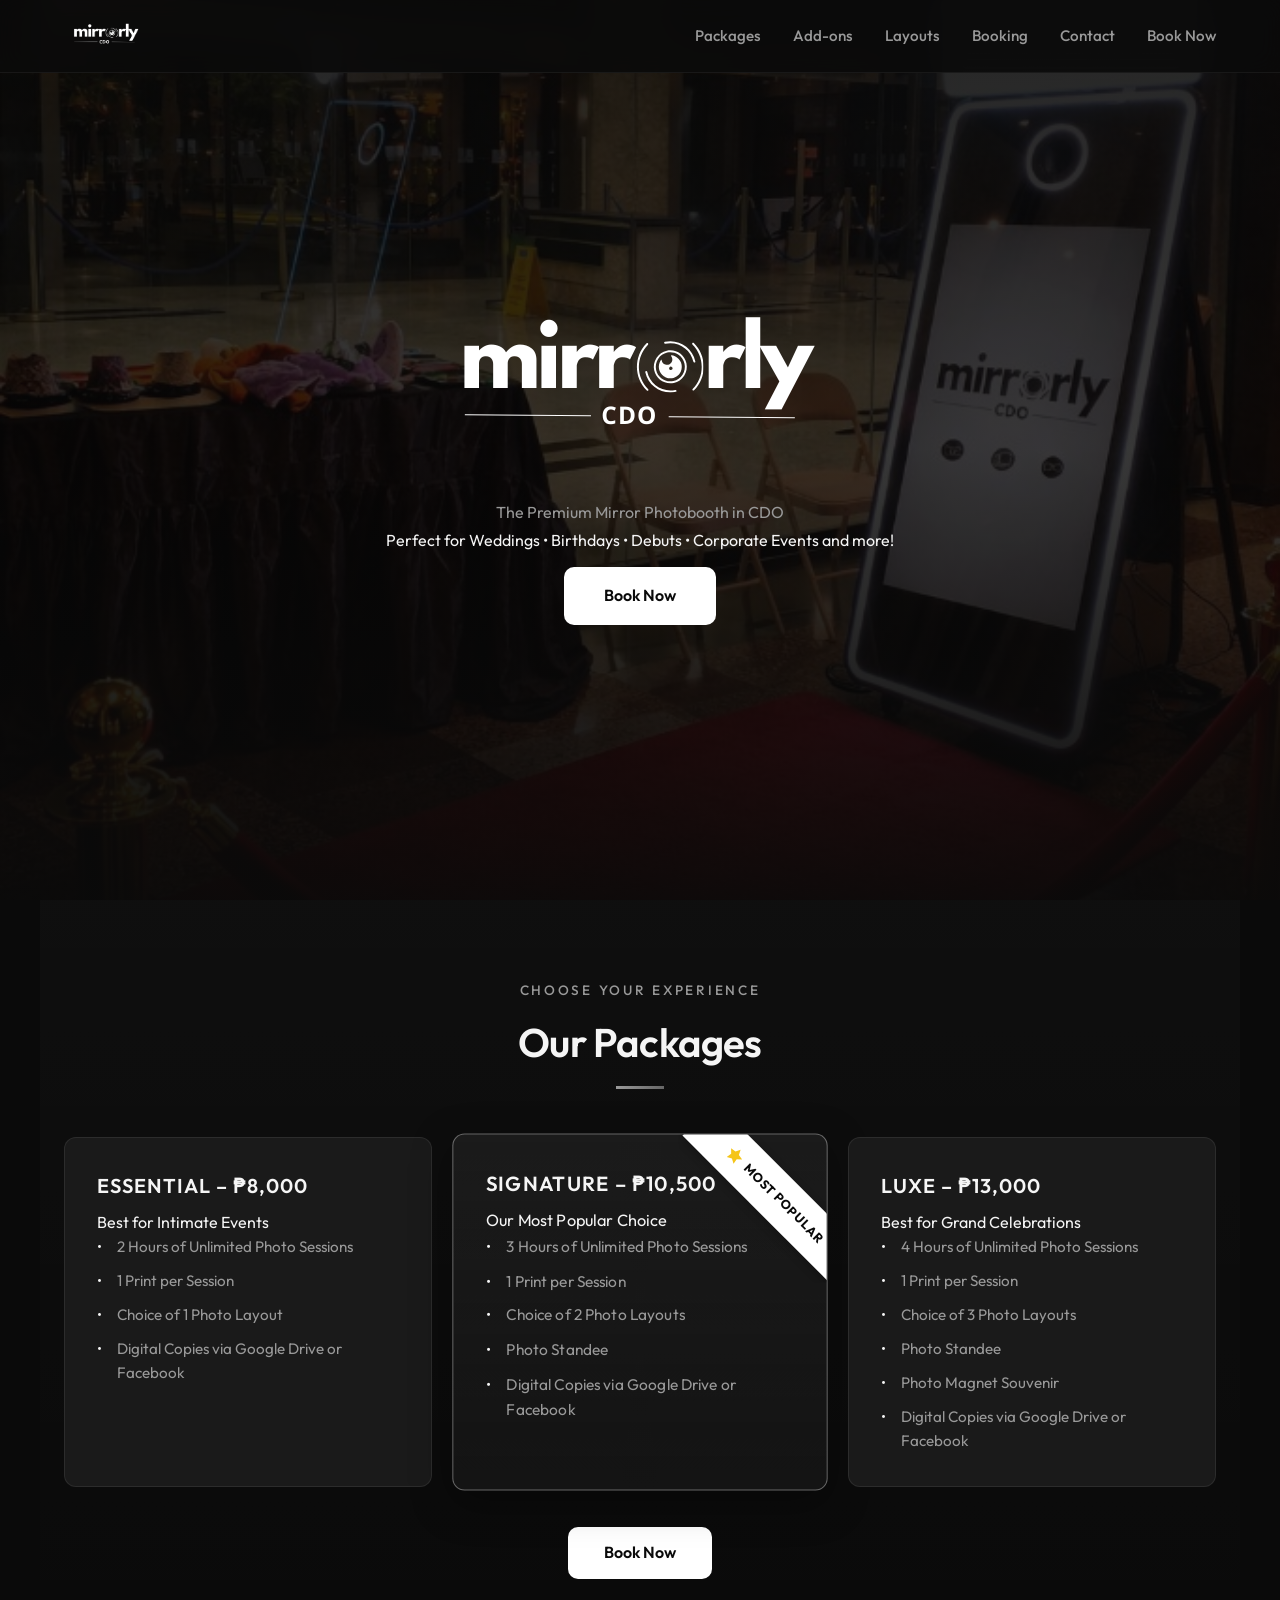
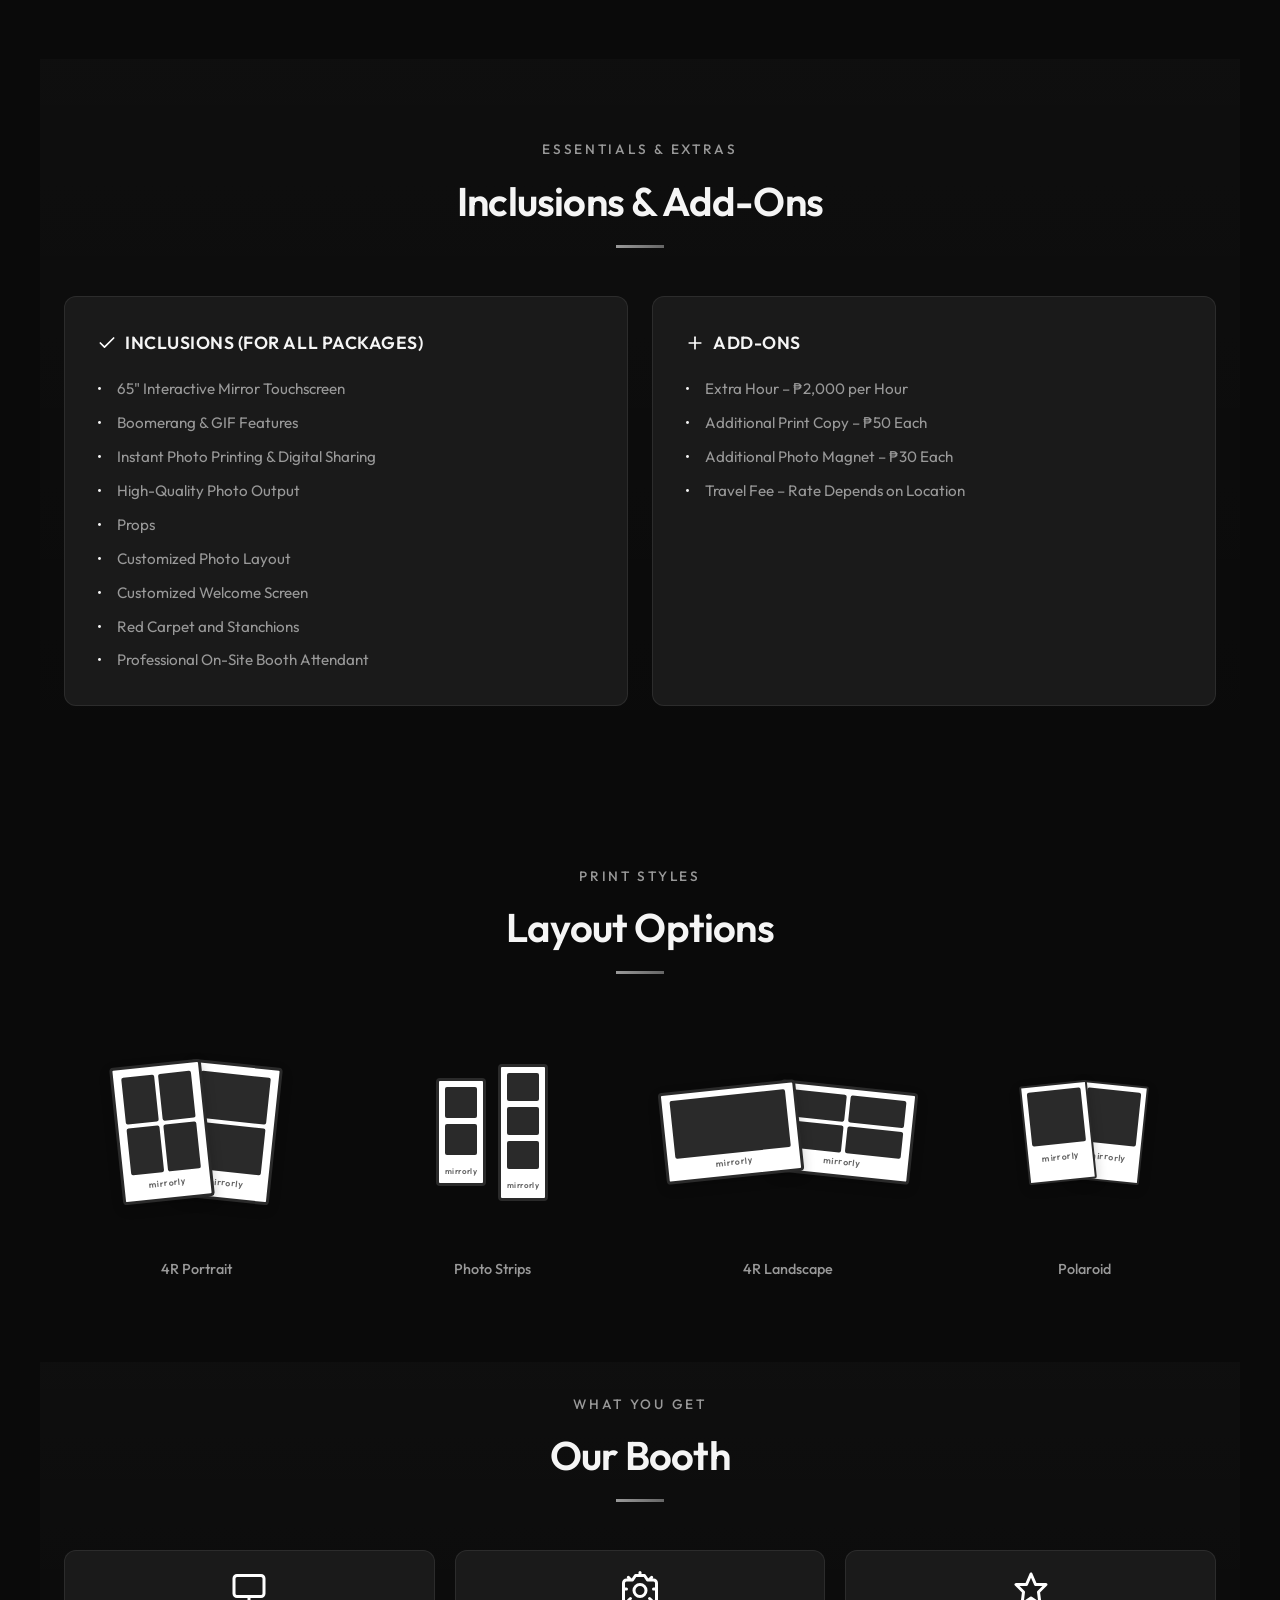
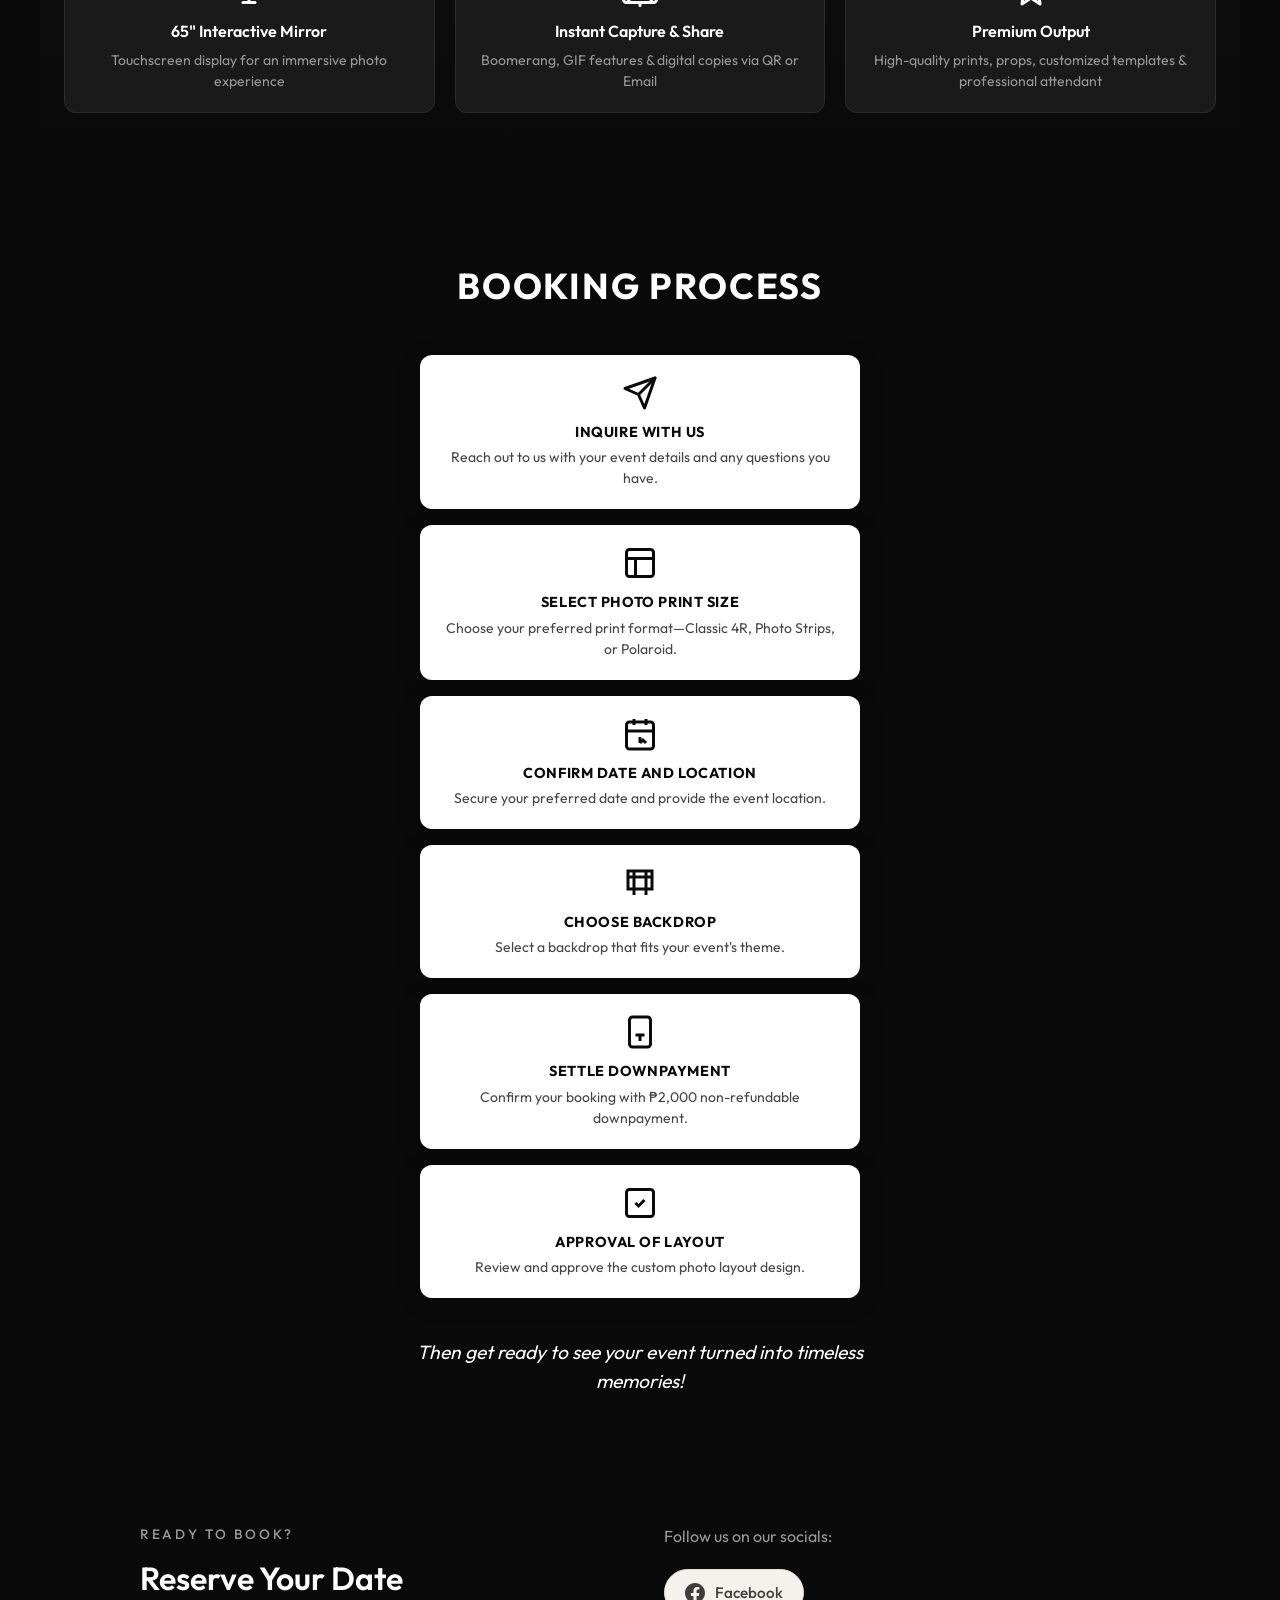
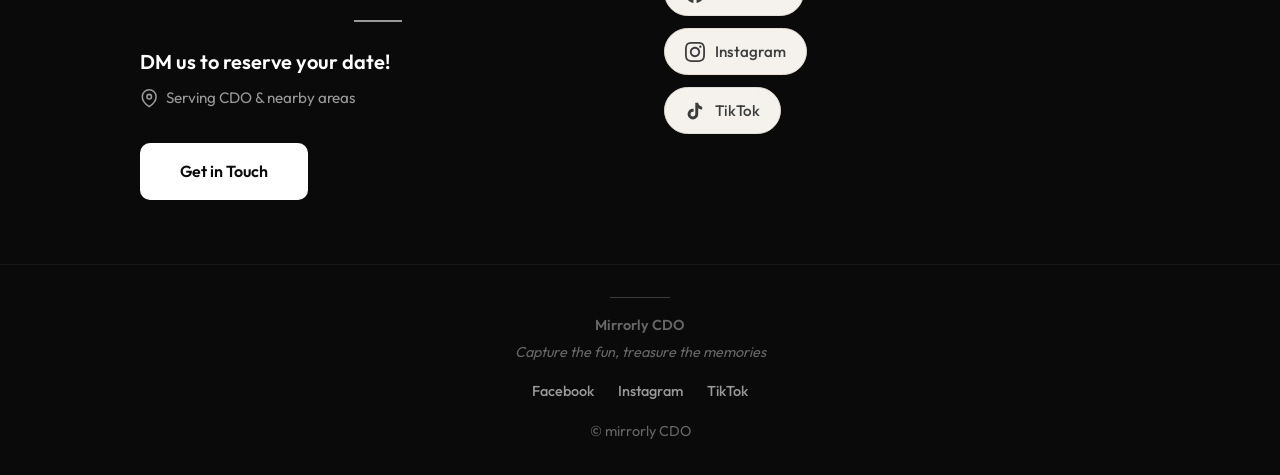
==== commit cff555fa: "Update index.html" ====
--- a/index.html
+++ b/index.html
@@ -138,7 +138,7 @@
         </div>
         <div class="packages-grid">
           <article class="package-card">
-            <h3 class="package-name">ESSENTIAL – ₱8,000 | 2 Hours</h3>
+            <h3 class="package-name">ESSENTIAL – ₱8,000</h3>
             <p class="package-description">Best for Intimate Events</p>
             <ul class="package-features">
               <li>2 Hours of Unlimited Photo Sessions</li>
@@ -162,7 +162,7 @@
                 Most Popular
               </span>
             </span>
-            <h3 class="package-name">SIGNATURE – ₱10,500 | 3 Hours</h3>
+            <h3 class="package-name">SIGNATURE – ₱10,500</h3>
             <p class="package-description">Our Most Popular Choice</p>
             <ul class="package-features">
               <li>3 Hours of Unlimited Photo Sessions</li>
@@ -173,7 +173,7 @@
             </ul>
           </article>
           <article class="package-card">
-            <h3 class="package-name">LUXE – ₱13,000 | 4 Hours</h3>
+            <h3 class="package-name">LUXE – ₱13,000</h3>
             <p class="package-description">Best for Grand Celebrations</p>
             <ul class="package-features">
               <li>4 Hours of Unlimited Photo Sessions</li>
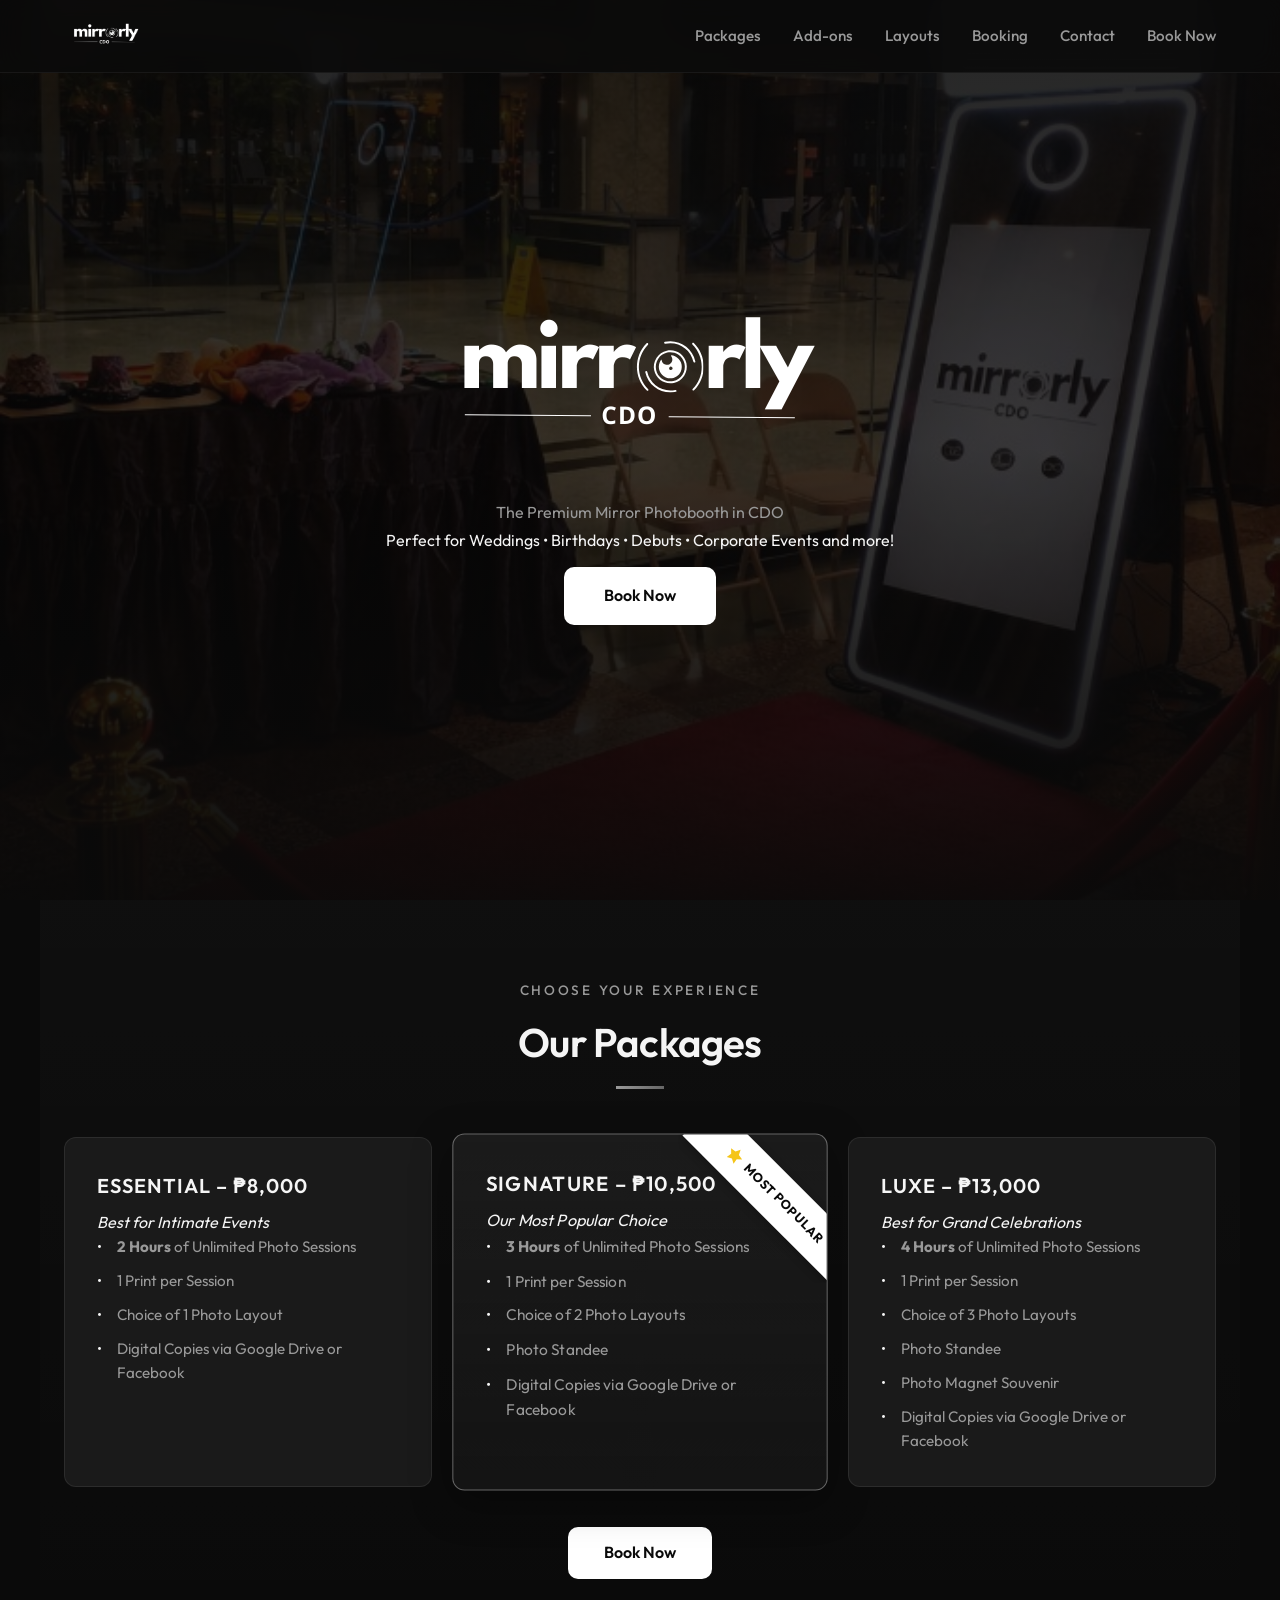
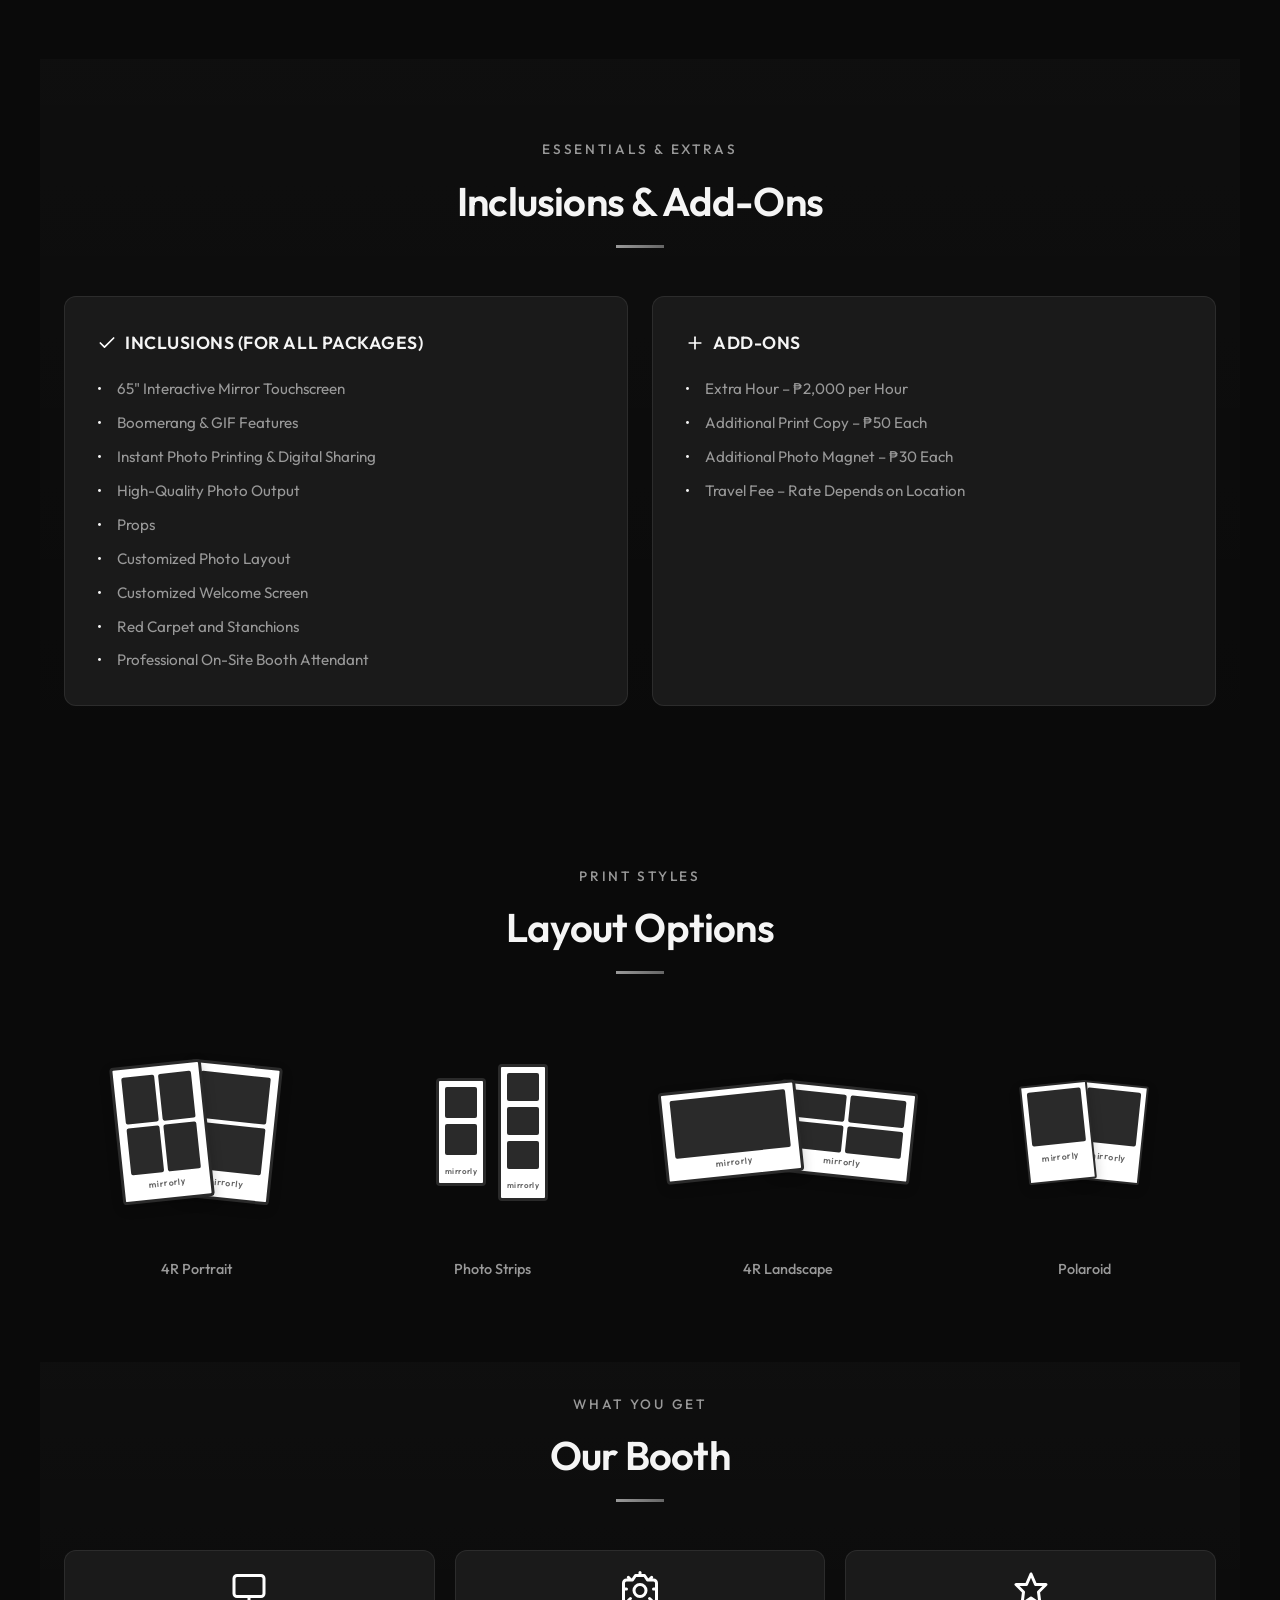
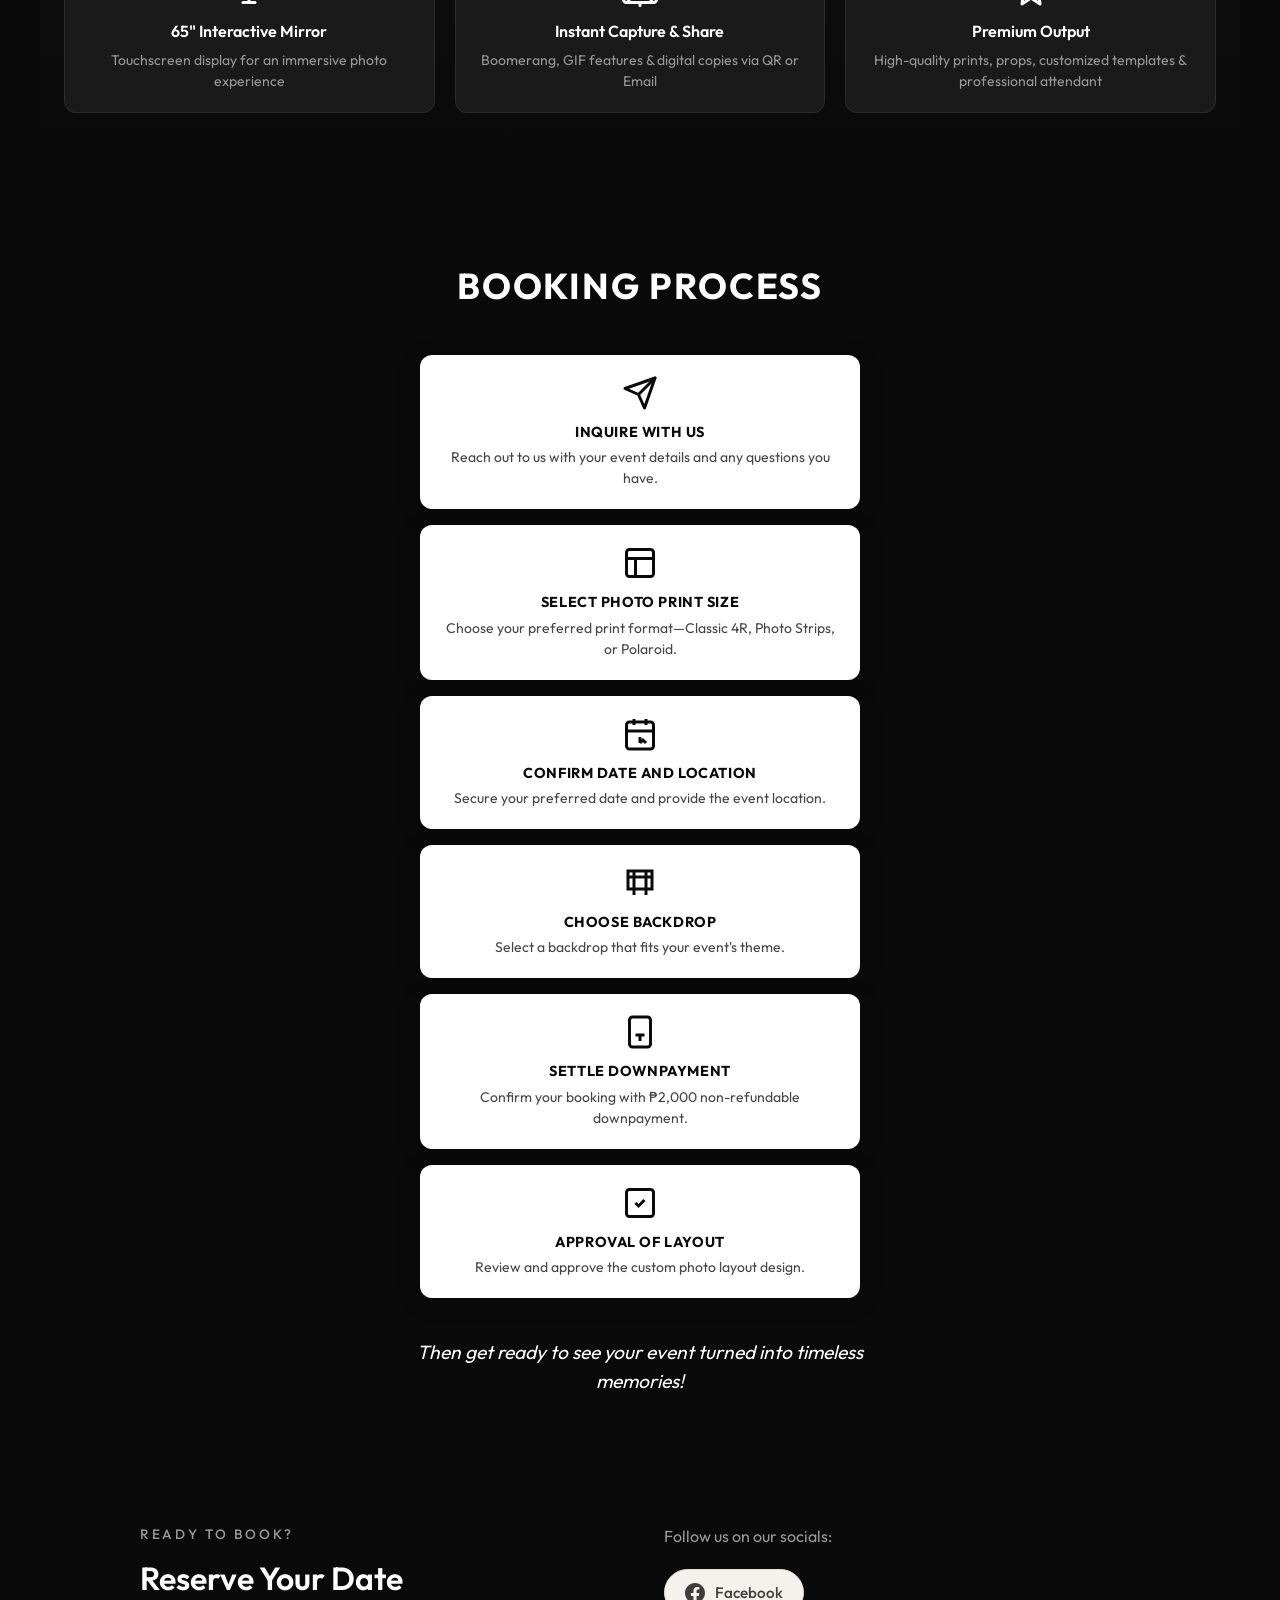
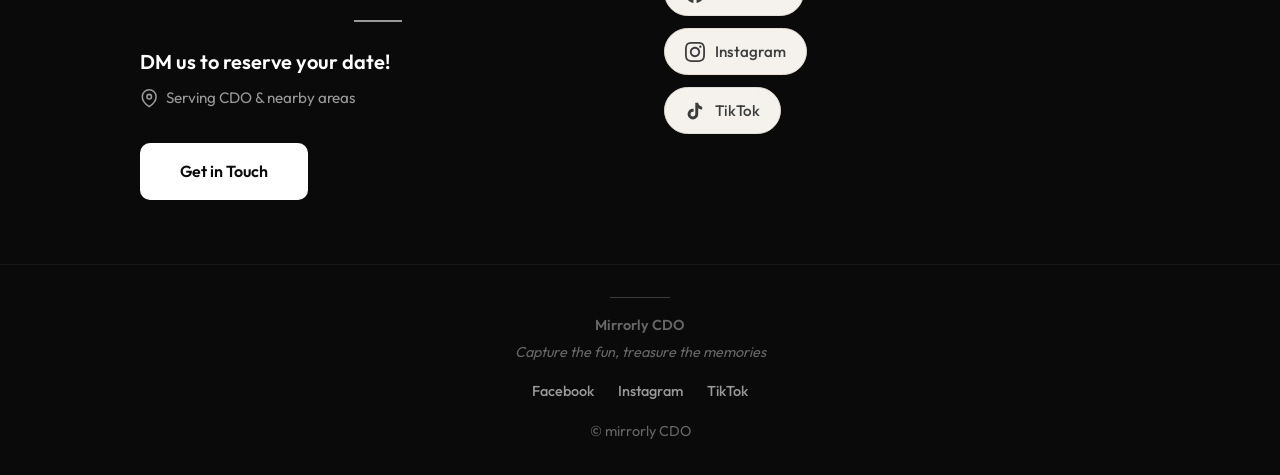
==== commit d3c8f84f: "Update index.html" ====
--- a/index.html
+++ b/index.html
@@ -139,9 +139,9 @@
         <div class="packages-grid">
           <article class="package-card">
             <h3 class="package-name">ESSENTIAL – ₱8,000</h3>
-            <p class="package-description">Best for Intimate Events</p>
+            <p class="package-description"><em>Best for Intimate Events</em></p>
             <ul class="package-features">
-              <li>2 Hours of Unlimited Photo Sessions</li>
+              <li><strong>2 Hours</strong> of Unlimited Photo Sessions</li>
               <li>1 Print per Session</li>
               <li>Choice of 1 Photo Layout</li>
               <li>Digital Copies via Google Drive or Facebook</li>
@@ -163,9 +163,9 @@
               </span>
             </span>
             <h3 class="package-name">SIGNATURE – ₱10,500</h3>
-            <p class="package-description">Our Most Popular Choice</p>
+            <p class="package-description"><em>Our Most Popular Choice</em></p>
             <ul class="package-features">
-              <li>3 Hours of Unlimited Photo Sessions</li>
+              <li><strong>3 Hours</strong> of Unlimited Photo Sessions</li>
               <li>1 Print per Session</li>
               <li>Choice of 2 Photo Layouts</li>
               <li>Photo Standee</li>
@@ -174,9 +174,11 @@
           </article>
           <article class="package-card">
             <h3 class="package-name">LUXE – ₱13,000</h3>
-            <p class="package-description">Best for Grand Celebrations</p>
+            <p class="package-description">
+              <em>Best for Grand Celebrations</em>
+            </p>
             <ul class="package-features">
-              <li>4 Hours of Unlimited Photo Sessions</li>
+              <li><strong>4 Hours</strong> of Unlimited Photo Sessions</li>
               <li>1 Print per Session</li>
               <li>Choice of 3 Photo Layouts</li>
               <li>Photo Standee</li>
